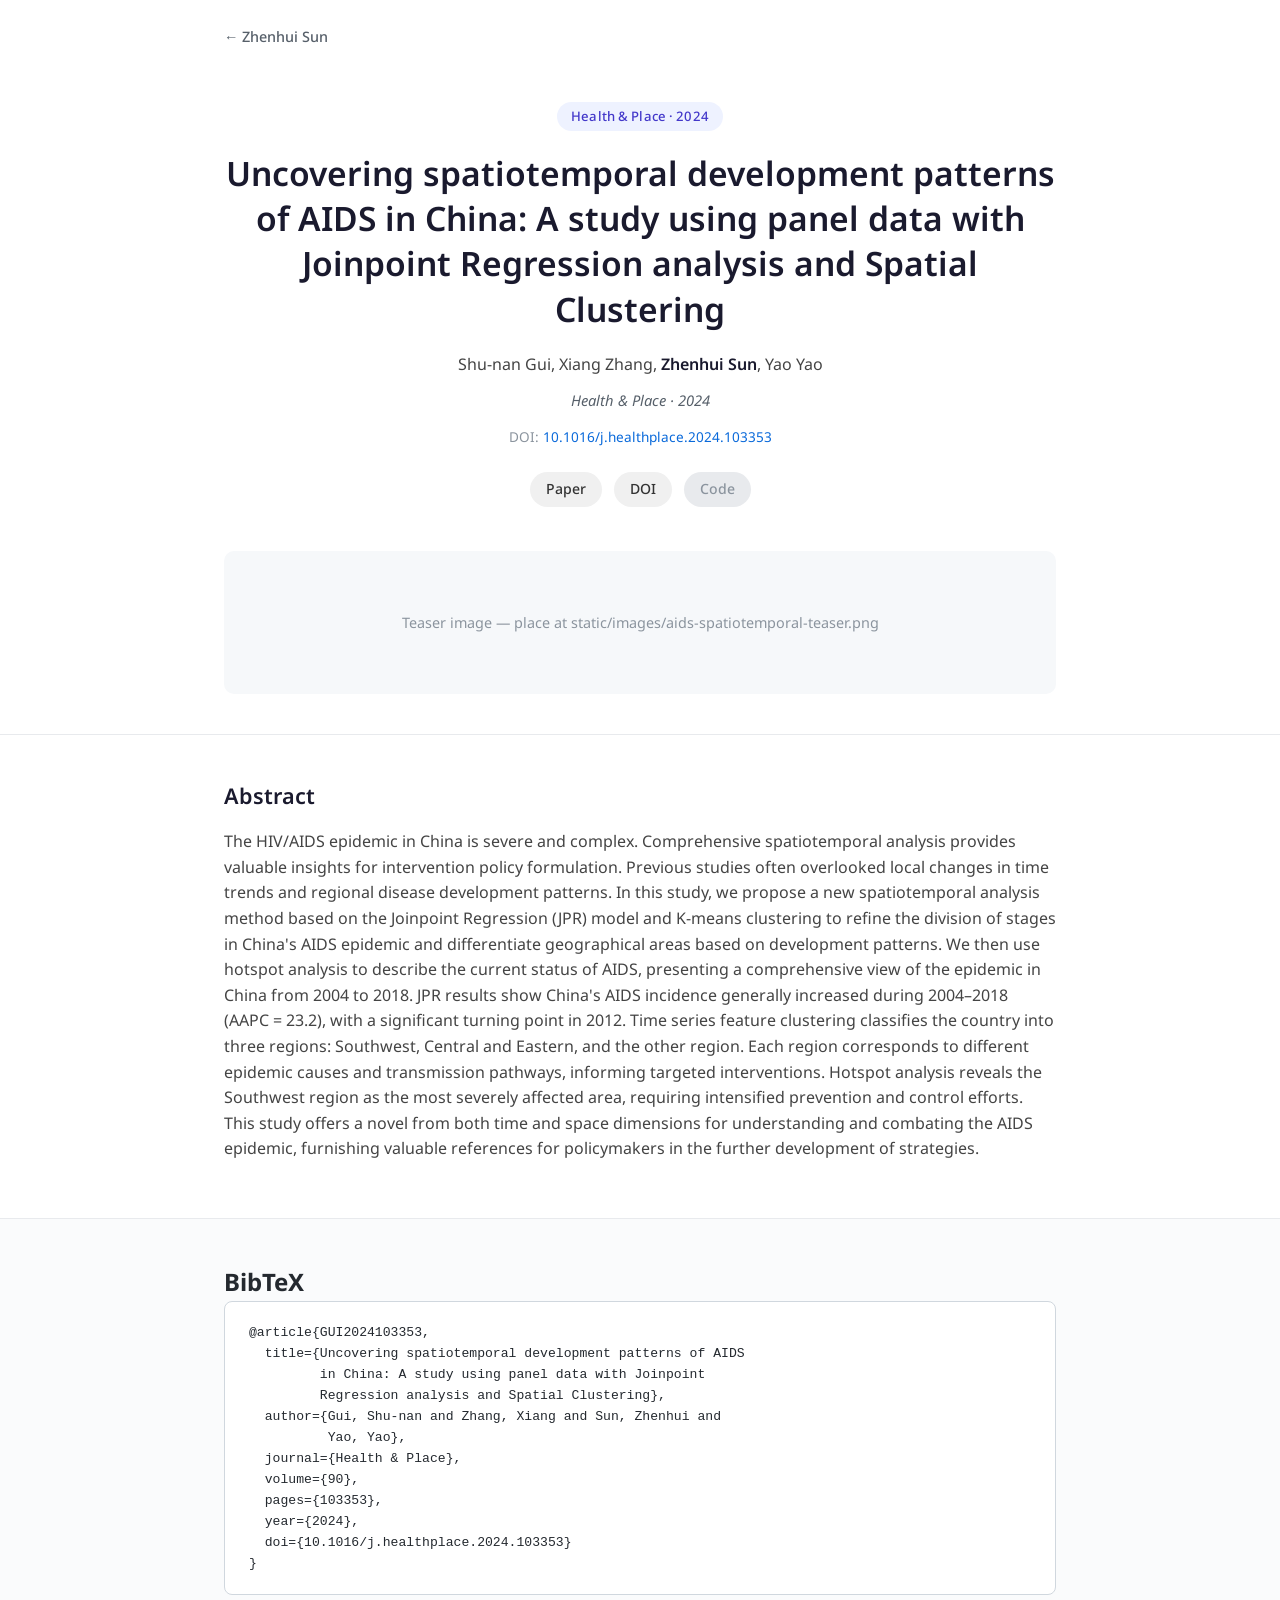
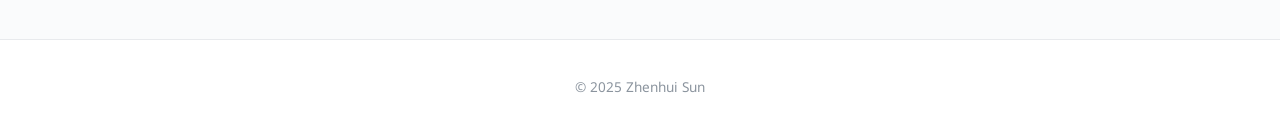
==== papers/aids-spatiotemporal.html @ 3f02f3c5 "chore: remove favicon from all pages" ====
<!DOCTYPE html>
<html lang="en">
<head>
  <meta charset="utf-8">
  <meta name="viewport" content="width=device-width, initial-scale=1">
  <meta name="description" content="Uncovering spatiotemporal development patterns of AIDS in China using Joinpoint Regression and Spatial Clustering">
  <title>AIDS Spatiotemporal | Zhenhui Sun</title>
  <link href="https://fonts.googleapis.com/css2?family=Google+Sans:wght@400;500;600;700&family=Noto+Sans:ital,wght@0,400;0,600;1,400&display=swap" rel="stylesheet">
  <link rel="stylesheet" href="../static/css/papers.css">
</head>
<body>

<nav class="back-nav">
  <div class="container">
    <a href="../">← Zhenhui Sun</a>
  </div>
</nav>

<header class="hero">
  <div class="container">
    <span class="venue-tag">Health &amp; Place · 2024</span>
    <h1>Uncovering spatiotemporal development patterns of AIDS in China: A study using panel data with Joinpoint Regression analysis and Spatial Clustering</h1>
    <p class="authors">
      Shu-nan Gui, Xiang Zhang, <strong>Zhenhui Sun</strong>, Yao Yao
    </p>
    <p class="venue">Health &amp; Place · 2024</p>
    <p class="meta">DOI: <a href="https://doi.org/10.1016/j.healthplace.2024.103353" target="_blank">10.1016/j.healthplace.2024.103353</a></p>
    <div class="links">
      <a href="https://www.sciencedirect.com/science/article/abs/pii/S1353829224001813" target="_blank">Paper</a>
      <a href="https://doi.org/10.1016/j.healthplace.2024.103353" target="_blank">DOI</a>
      <a href="#" class="disabled">Code</a>
    </div>
  </div>
</header>

<section class="teaser">
  <div class="container">
    <img src="../static/images/aids-spatiotemporal-teaser.png" alt="AIDS Teaser"
         onerror="this.parentElement.innerHTML='<div class=\'placeholder\'>Teaser image — place at static/images/aids-spatiotemporal-teaser.png</div>'">
  </div>
</section>

<section class="section">
  <div class="container">
    <h2>Abstract</h2>
    <p>The HIV/AIDS epidemic in China is severe and complex. Comprehensive spatiotemporal analysis provides valuable insights for intervention policy formulation. Previous studies often overlooked local changes in time trends and regional disease development patterns. In this study, we propose a new spatiotemporal analysis method based on the Joinpoint Regression (JPR) model and K-means clustering to refine the division of stages in China's AIDS epidemic and differentiate geographical areas based on development patterns. We then use hotspot analysis to describe the current status of AIDS, presenting a comprehensive view of the epidemic in China from 2004 to 2018. JPR results show China's AIDS incidence generally increased during 2004–2018 (AAPC = 23.2), with a significant turning point in 2012. Time series feature clustering classifies the country into three regions: Southwest, Central and Eastern, and the other region. Each region corresponds to different epidemic causes and transmission pathways, informing targeted interventions. Hotspot analysis reveals the Southwest region as the most severely affected area, requiring intensified prevention and control efforts. This study offers a novel from both time and space dimensions for understanding and combating the AIDS epidemic, furnishing valuable references for policymakers in the further development of strategies.</p>
  </div>
</section>

<section class="bibtex">
  <div class="container">
    <h2>BibTeX</h2>
    <pre>@article{GUI2024103353,
  title={Uncovering spatiotemporal development patterns of AIDS
         in China: A study using panel data with Joinpoint
         Regression analysis and Spatial Clustering},
  author={Gui, Shu-nan and Zhang, Xiang and Sun, Zhenhui and
          Yao, Yao},
  journal={Health & Place},
  volume={90},
  pages={103353},
  year={2024},
  doi={10.1016/j.healthplace.2024.103353}
}</pre>
  </div>
</section>

<footer class="footer">
  <div class="container">&copy; 2025 Zhenhui Sun</div>
</footer>

</body>
</html>
---- static/css/papers.css ----
/* ============================================
   Paper Page — Clean Academic Style
   Inspired by nerfies.github.io / GeoLLM
   ============================================ */

*, *::before, *::after {
  box-sizing: border-box;
  margin: 0;
  padding: 0;
}

body {
  font-family: 'Google Sans', 'Noto Sans', -apple-system, BlinkMacSystemFont,
    "Segoe UI", Helvetica, Arial, sans-serif;
  font-size: 16px;
  line-height: 1.6;
  color: #24292f;
  background: #fff;
  -webkit-font-smoothing: antialiased;
}

/* ===== Container ===== */
.container {
  max-width: 880px;
  margin: 0 auto;
  padding: 0 24px;
}

/* ===== Back Nav ===== */
.back-nav {
  padding: 24px 0 12px;
}
.back-nav a {
  color: #57606a;
  text-decoration: none;
  font-size: 0.9rem;
  font-weight: 500;
  transition: color 0.15s;
}
.back-nav a:hover {
  color: #0969da;
}

/* ===== Hero ===== */
.hero {
  text-align: center;
  padding: 40px 0 32px;
}

.hero .venue-tag {
  display: inline-block;
  background: #eef2ff;
  color: #4338ca;
  padding: 4px 14px;
  border-radius: 16px;
  font-size: 0.82rem;
  font-weight: 500;
  margin-bottom: 20px;
  letter-spacing: 0.01em;
}

.hero h1 {
  font-size: 2.1rem;
  font-weight: 600;
  line-height: 1.35;
  color: #1a1a2e;
  margin-bottom: 18px;
}

.hero .authors {
  font-size: 1rem;
  color: #444;
  line-height: 1.8;
}
.hero .authors strong {
  color: #1a1a2e;
  font-weight: 600;
}

.hero .venue {
  margin-top: 10px;
  font-size: 0.92rem;
  color: #57606a;
  font-style: italic;
}

.hero .meta {
  margin-top: 14px;
  font-size: 0.85rem;
  color: #8b949e;
}
.hero .meta a {
  color: #0969da;
  text-decoration: none;
}
.hero .meta a:hover {
  text-decoration: underline;
}

.hero .links {
  margin-top: 20px;
}
.hero .links a {
  display: inline-block;
  background: #f0f0f0;
  color: #333;
  text-decoration: none;
  padding: 6px 16px;
  border-radius: 20px;
  font-size: 0.88rem;
  font-weight: 500;
  margin: 4px 4px;
  transition: background 0.15s, color 0.15s;
}
.hero .links a:hover {
  background: #1a1a2e;
  color: #fff;
}
.hero .links a.disabled,
.hero .links a[href="#"] {
  background: #e8eaed;
  color: #8b949e;
  cursor: not-allowed;
  pointer-events: none;
}

/* ===== Teaser ===== */
.teaser {
  padding: 8px 0 40px;
  text-align: center;
}
.teaser img {
  width: 100%;
  max-width: 840px;
  border-radius: 10px;
  box-shadow: 0 2px 12px rgba(0,0,0,0.08);
}
.teaser .placeholder {
  padding: 60px 20px;
  background: #f6f8fa;
  border-radius: 10px;
  color: #8b949e;
  font-size: 0.9rem;
}

/* ===== Section ===== */
.section {
  padding: 44px 0;
  border-top: 1px solid #e8eaed;
}

.section h2 {
  font-size: 1.35rem;
  font-weight: 600;
  color: #1a1a2e;
  margin-bottom: 16px;
}

.section p {
  margin-bottom: 12px;
  color: #444;
}

/* ===== BibTeX ===== */
.bibtex {
  padding: 44px 0;
  border-top: 1px solid #e8eaed;
  background: #fafbfc;
}
.bibtex pre {
  background: #fff;
  border: 1px solid #d0d7de;
  border-radius: 8px;
  padding: 20px 24px;
  overflow-x: auto;
  font-family: ui-monospace, SFMono-Regular, "SF Mono", Menlo, Consolas,
    "Liberation Mono", monospace;
  font-size: 0.82rem;
  line-height: 1.6;
  color: #24292f;
  white-space: pre-wrap;
  word-break: break-word;
}

/* ===== Footer ===== */
.footer {
  text-align: center;
  padding: 36px 0;
  color: #8b949e;
  font-size: 0.85rem;
  border-top: 1px solid #e8eaed;
}

/* ===== Responsive ===== */
@media (max-width: 640px) {
  .hero h1 {
    font-size: 1.5rem;
  }
  .hero .authors {
    font-size: 0.92rem;
  }
  .back-nav {
    padding: 16px 0 8px;
  }
  .container {
    padding: 0 16px;
  }
}
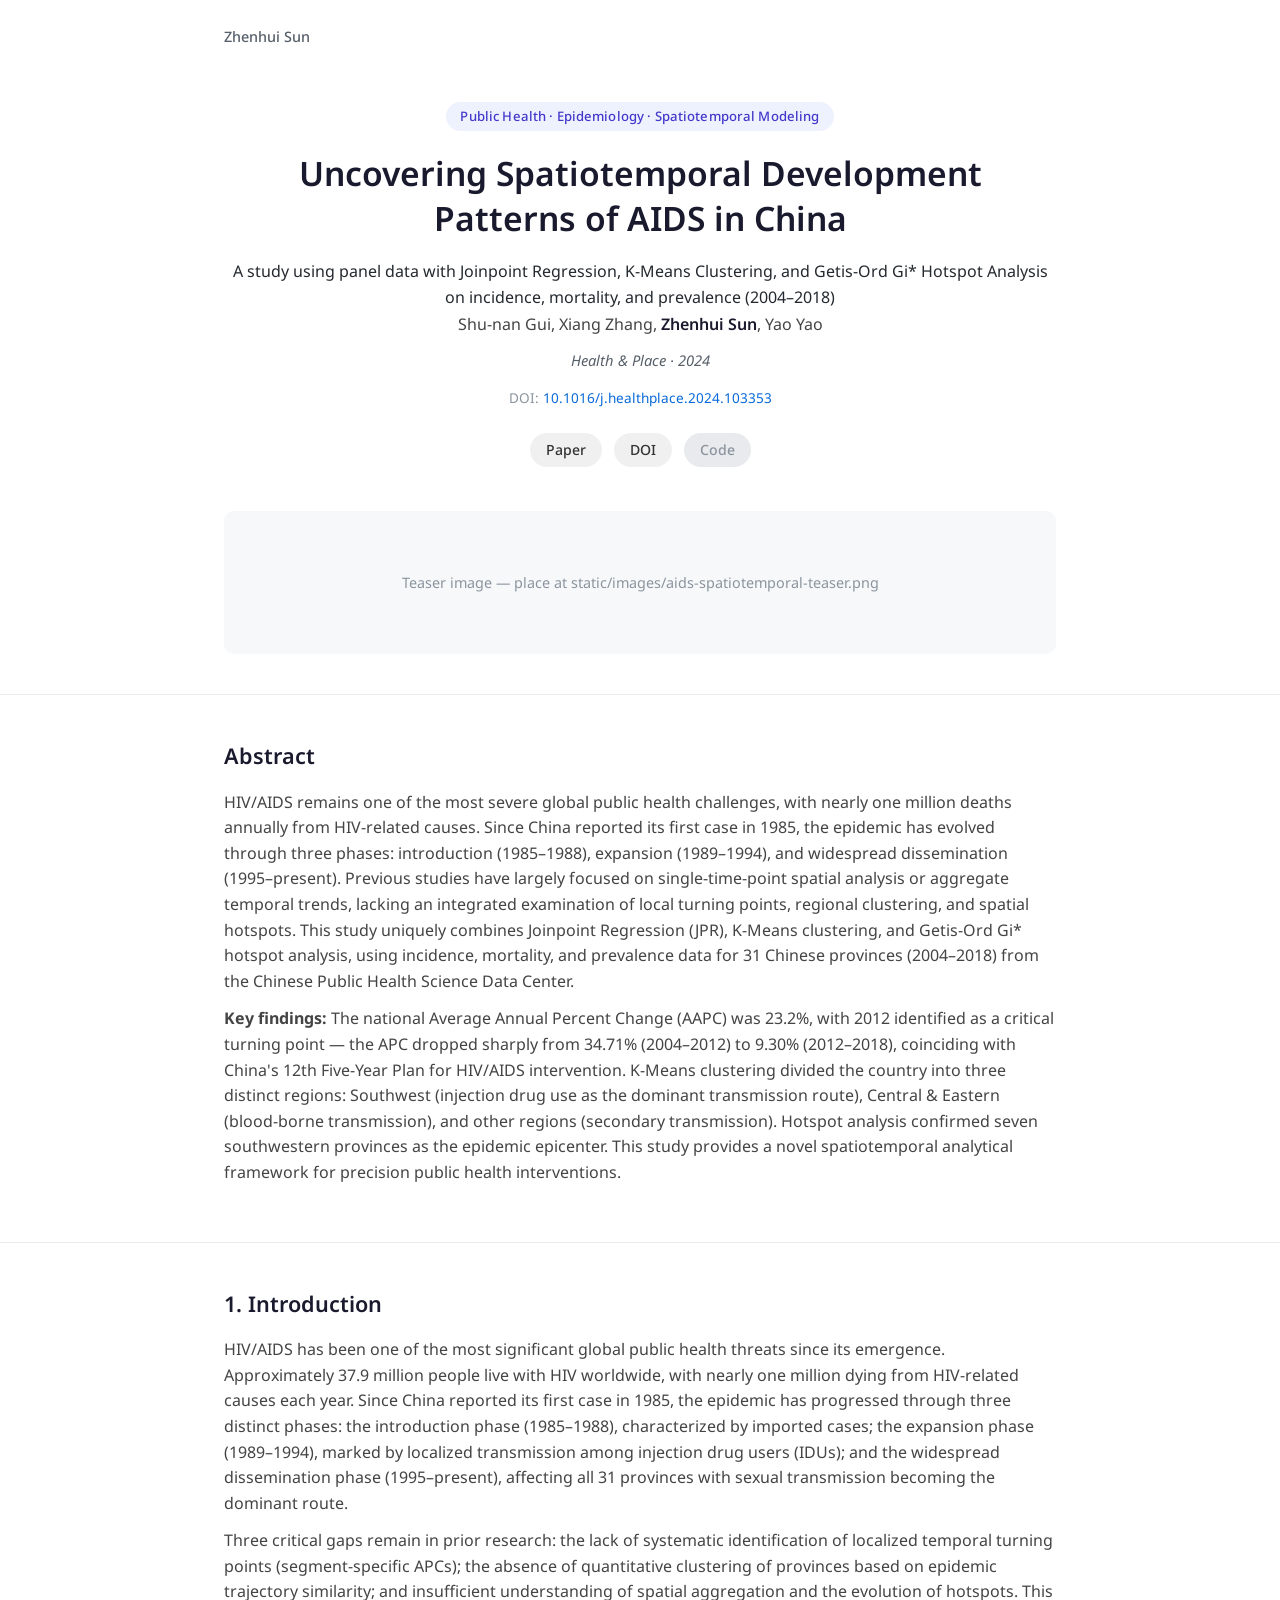
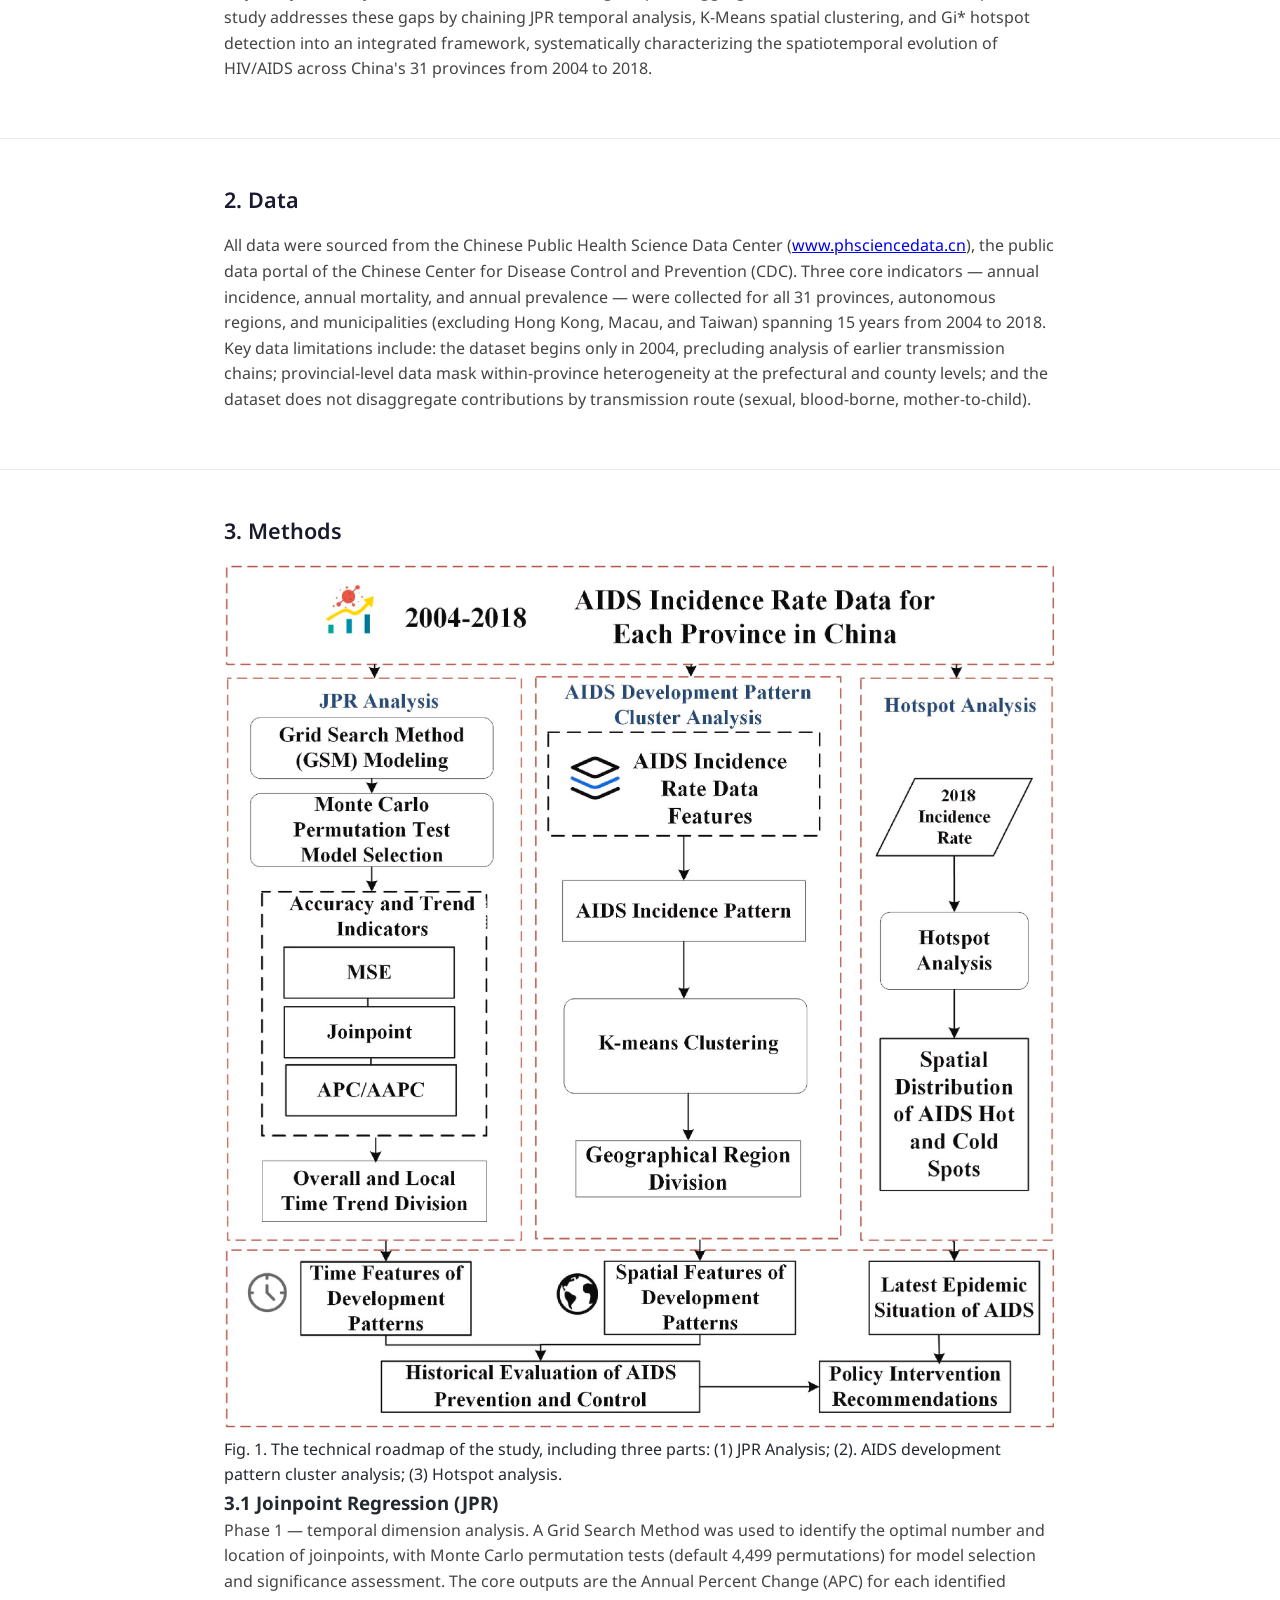
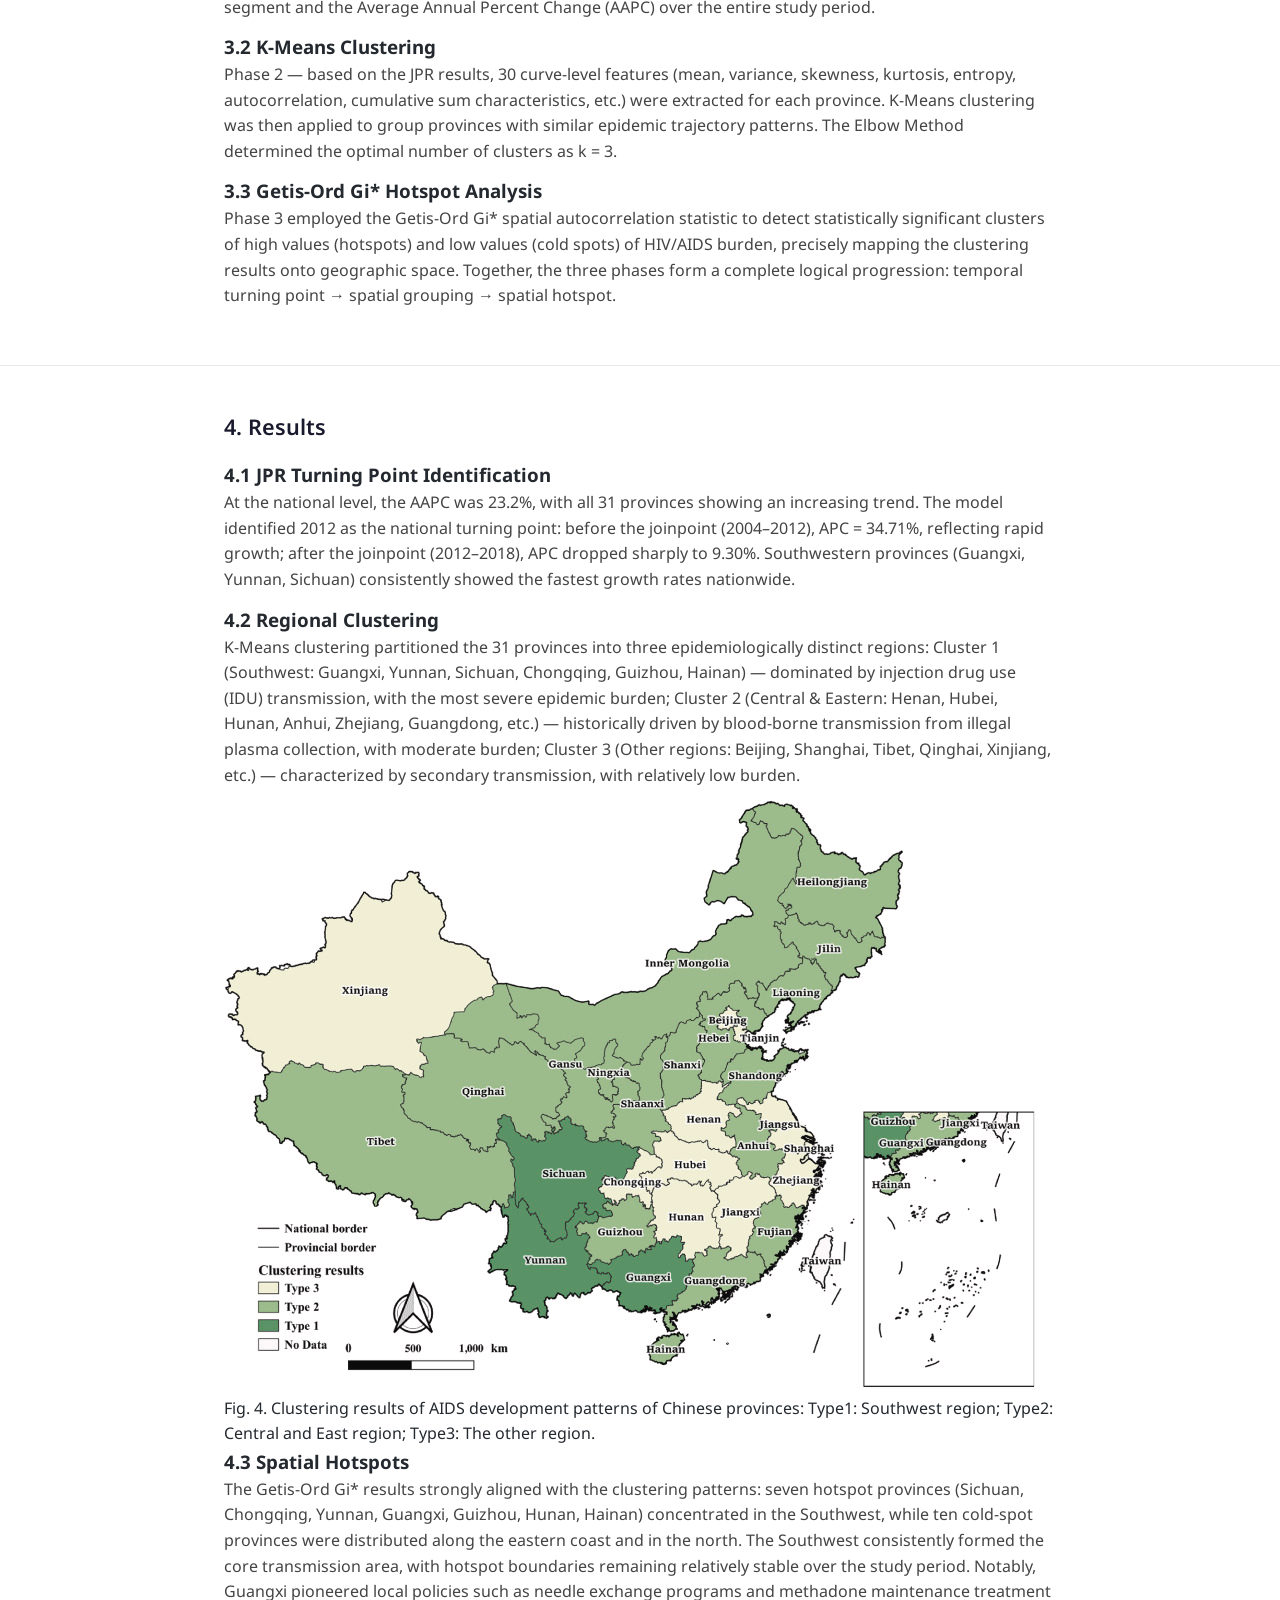
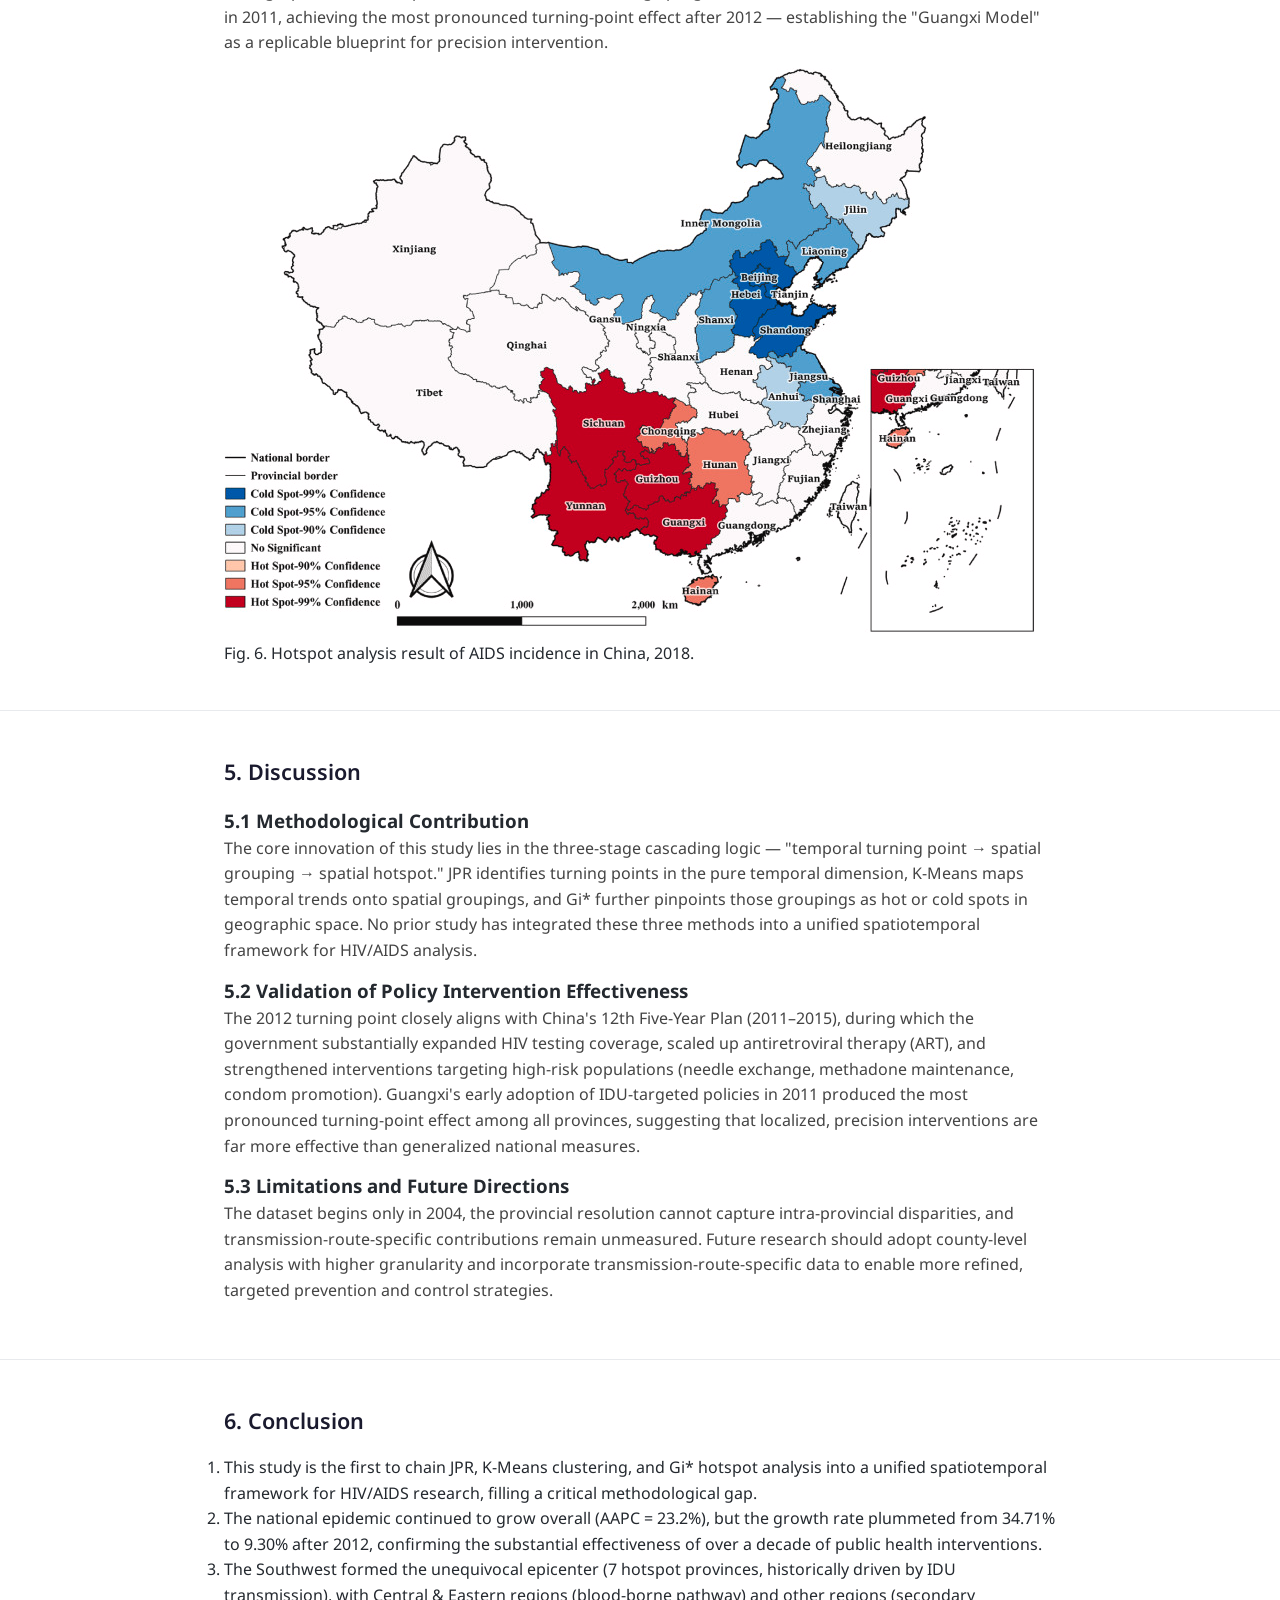
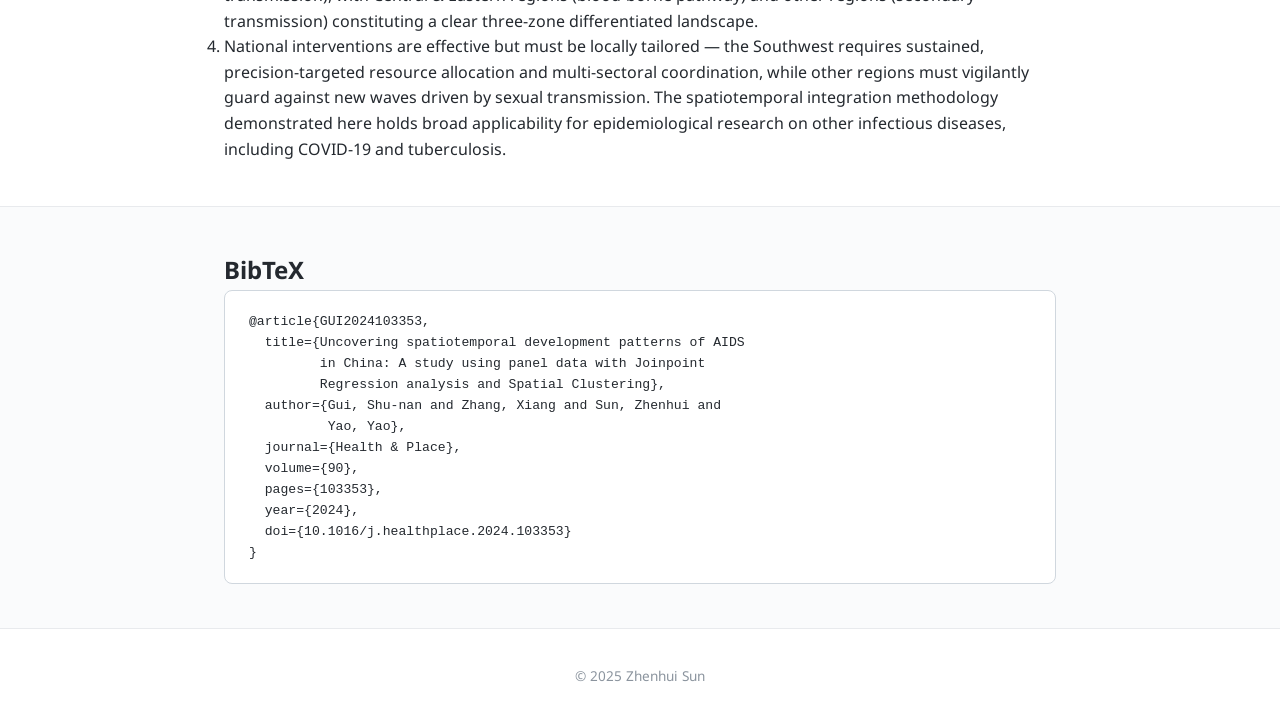
==== commit 493d356f: "feat: add paper figures with English captions to AIDS spatiotemporal page - Place Fig. 1 (technical " ====
--- a/papers/aids-spatiotemporal.html
+++ b/papers/aids-spatiotemporal.html
@@ -1,10 +1,10 @@
 <!DOCTYPE html>
-<html lang="en">
+<html lang="en" class="light">
 <head>
   <meta charset="utf-8">
   <meta name="viewport" content="width=device-width, initial-scale=1">
-  <meta name="description" content="Uncovering spatiotemporal development patterns of AIDS in China using Joinpoint Regression and Spatial Clustering">
-  <title>AIDS Spatiotemporal | Zhenhui Sun</title>
+  <meta name="description" content="Uncovering spatiotemporal development patterns of AIDS in China: A study using panel data with Joinpoint Regression analysis and Spatial Clustering (2004–2018)">
+  <title>AIDS Spatiotemporal Analysis | Zhenhui Sun</title>
   <link href="https://fonts.googleapis.com/css2?family=Google+Sans:wght@400;500;600;700&family=Noto+Sans:ital,wght@0,400;0,600;1,400&display=swap" rel="stylesheet">
   <link rel="stylesheet" href="../static/css/papers.css">
 </head>
@@ -12,14 +12,15 @@
 
 <nav class="back-nav">
   <div class="container">
-    <a href="../">← Zhenhui Sun</a>
+    <a href="../"> Zhenhui Sun</a>
   </div>
 </nav>
 
 <header class="hero">
   <div class="container">
-    <span class="venue-tag">Health &amp; Place · 2024</span>
-    <h1>Uncovering spatiotemporal development patterns of AIDS in China: A study using panel data with Joinpoint Regression analysis and Spatial Clustering</h1>
+    <span class="venue-tag">Public Health · Epidemiology · Spatiotemporal Modeling</span>
+    <h1>Uncovering Spatiotemporal Development Patterns of AIDS in China</h1>
+    <p class="subtitle">A study using panel data with Joinpoint Regression, K-Means Clustering, and Getis-Ord Gi* Hotspot Analysis on incidence, mortality, and prevalence (2004–2018)</p>
     <p class="authors">
       Shu-nan Gui, Xiang Zhang, <strong>Zhenhui Sun</strong>, Yao Yao
     </p>
@@ -35,7 +36,7 @@
 
 <section class="teaser">
   <div class="container">
-    <img src="../static/images/aids-spatiotemporal-teaser.png" alt="AIDS Teaser"
+    <img src="../static/images/aids-spatiotemporal-teaser.png" alt="AIDS Spatiotemporal Teaser"
          onerror="this.parentElement.innerHTML='<div class=\'placeholder\'>Teaser image — place at static/images/aids-spatiotemporal-teaser.png</div>'">
   </div>
 </section>
@@ -43,7 +44,83 @@
 <section class="section">
   <div class="container">
     <h2>Abstract</h2>
-    <p>The HIV/AIDS epidemic in China is severe and complex. Comprehensive spatiotemporal analysis provides valuable insights for intervention policy formulation. Previous studies often overlooked local changes in time trends and regional disease development patterns. In this study, we propose a new spatiotemporal analysis method based on the Joinpoint Regression (JPR) model and K-means clustering to refine the division of stages in China's AIDS epidemic and differentiate geographical areas based on development patterns. We then use hotspot analysis to describe the current status of AIDS, presenting a comprehensive view of the epidemic in China from 2004 to 2018. JPR results show China's AIDS incidence generally increased during 2004–2018 (AAPC = 23.2), with a significant turning point in 2012. Time series feature clustering classifies the country into three regions: Southwest, Central and Eastern, and the other region. Each region corresponds to different epidemic causes and transmission pathways, informing targeted interventions. Hotspot analysis reveals the Southwest region as the most severely affected area, requiring intensified prevention and control efforts. This study offers a novel from both time and space dimensions for understanding and combating the AIDS epidemic, furnishing valuable references for policymakers in the further development of strategies.</p>
+    <p>HIV/AIDS remains one of the most severe global public health challenges, with nearly one million deaths annually from HIV-related causes. Since China reported its first case in 1985, the epidemic has evolved through three phases: introduction (1985–1988), expansion (1989–1994), and widespread dissemination (1995–present). Previous studies have largely focused on single-time-point spatial analysis or aggregate temporal trends, lacking an integrated examination of local turning points, regional clustering, and spatial hotspots. This study uniquely combines Joinpoint Regression (JPR), K-Means clustering, and Getis-Ord Gi* hotspot analysis, using incidence, mortality, and prevalence data for 31 Chinese provinces (2004–2018) from the Chinese Public Health Science Data Center.</p>
+    <p><strong>Key findings:</strong> The national Average Annual Percent Change (AAPC) was 23.2%, with 2012 identified as a critical turning point — the APC dropped sharply from 34.71% (2004–2012) to 9.30% (2012–2018), coinciding with China's 12th Five-Year Plan for HIV/AIDS intervention. K-Means clustering divided the country into three distinct regions: Southwest (injection drug use as the dominant transmission route), Central &amp; Eastern (blood-borne transmission), and other regions (secondary transmission). Hotspot analysis confirmed seven southwestern provinces as the epidemic epicenter. This study provides a novel spatiotemporal analytical framework for precision public health interventions.</p>
+  </div>
+</section>
+
+<section class="section">
+  <div class="container">
+    <h2>1. Introduction</h2>
+    <p>HIV/AIDS has been one of the most significant global public health threats since its emergence. Approximately 37.9 million people live with HIV worldwide, with nearly one million dying from HIV-related causes each year. Since China reported its first case in 1985, the epidemic has progressed through three distinct phases: the introduction phase (1985–1988), characterized by imported cases; the expansion phase (1989–1994), marked by localized transmission among injection drug users (IDUs); and the widespread dissemination phase (1995–present), affecting all 31 provinces with sexual transmission becoming the dominant route.</p>
+    <p>Three critical gaps remain in prior research: the lack of systematic identification of localized temporal turning points (segment-specific APCs); the absence of quantitative clustering of provinces based on epidemic trajectory similarity; and insufficient understanding of spatial aggregation and the evolution of hotspots. This study addresses these gaps by chaining JPR temporal analysis, K-Means spatial clustering, and Gi* hotspot detection into an integrated framework, systematically characterizing the spatiotemporal evolution of HIV/AIDS across China's 31 provinces from 2004 to 2018.</p>
+  </div>
+</section>
+
+<section class="section">
+  <div class="container">
+    <h2>2. Data</h2>
+    <p>All data were sourced from the Chinese Public Health Science Data Center (<a href="http://www.phsciencedata.cn" target="_blank" rel="noopener">www.phsciencedata.cn</a>), the public data portal of the Chinese Center for Disease Control and Prevention (CDC). Three core indicators — annual incidence, annual mortality, and annual prevalence — were collected for all 31 provinces, autonomous regions, and municipalities (excluding Hong Kong, Macau, and Taiwan) spanning 15 years from 2004 to 2018. Key data limitations include: the dataset begins only in 2004, precluding analysis of earlier transmission chains; provincial-level data mask within-province heterogeneity at the prefectural and county levels; and the dataset does not disaggregate contributions by transmission route (sexual, blood-borne, mother-to-child).</p>
+  </div>
+</section>
+
+<section class="section">
+  <div class="container">
+    <h2>3. Methods</h2>
+    <figure>
+      <img src="../static/images/aids-jpr-turning-points.jpg" alt="Technical roadmap of the study: JPR Analysis, Cluster Analysis, Hotspot Analysis" style="max-width:100%;height:auto;">
+      <figcaption>Fig. 1. The technical roadmap of the study, including three parts: (1) JPR Analysis; (2). AIDS development pattern cluster analysis; (3) Hotspot analysis.</figcaption>
+    </figure>
+    <h3>3.1 Joinpoint Regression (JPR)</h3>
+    <p>Phase 1 — temporal dimension analysis. A Grid Search Method was used to identify the optimal number and location of joinpoints, with Monte Carlo permutation tests (default 4,499 permutations) for model selection and significance assessment. The core outputs are the Annual Percent Change (APC) for each identified segment and the Average Annual Percent Change (AAPC) over the entire study period.</p>
+    <h3>3.2 K-Means Clustering</h3>
+    <p>Phase 2 — based on the JPR results, 30 curve-level features (mean, variance, skewness, kurtosis, entropy, autocorrelation, cumulative sum characteristics, etc.) were extracted for each province. K-Means clustering was then applied to group provinces with similar epidemic trajectory patterns. The Elbow Method determined the optimal number of clusters as k = 3.</p>
+    <h3>3.3 Getis-Ord Gi* Hotspot Analysis</h3>
+    <p>Phase 3 employed the Getis-Ord Gi* spatial autocorrelation statistic to detect statistically significant clusters of high values (hotspots) and low values (cold spots) of HIV/AIDS burden, precisely mapping the clustering results onto geographic space. Together, the three phases form a complete logical progression: temporal turning point → spatial grouping → spatial hotspot.</p>
+  </div>
+</section>
+
+<section class="section">
+  <div class="container">
+    <h2>4. Results</h2>
+    <h3>4.1 JPR Turning Point Identification</h3>
+    <p>At the national level, the AAPC was 23.2%, with all 31 provinces showing an increasing trend. The model identified 2012 as the national turning point: before the joinpoint (2004–2012), APC = 34.71%, reflecting rapid growth; after the joinpoint (2012–2018), APC dropped sharply to 9.30%. Southwestern provinces (Guangxi, Yunnan, Sichuan) consistently showed the fastest growth rates nationwide.</p>
+    <h3>4.2 Regional Clustering</h3>
+    <p>K-Means clustering partitioned the 31 provinces into three epidemiologically distinct regions: Cluster 1 (Southwest: Guangxi, Yunnan, Sichuan, Chongqing, Guizhou, Hainan) — dominated by injection drug use (IDU) transmission, with the most severe epidemic burden; Cluster 2 (Central &amp; Eastern: Henan, Hubei, Hunan, Anhui, Zhejiang, Guangdong, etc.) — historically driven by blood-borne transmission from illegal plasma collection, with moderate burden; Cluster 3 (Other regions: Beijing, Shanghai, Tibet, Qinghai, Xinjiang, etc.) — characterized by secondary transmission, with relatively low burden.</p>
+    <figure>
+      <img src="../static/images/aids-kmeans-clusters.jpg" alt="K-Means clustering map: Southwest, Central and East, and Other regions" style="max-width:100%;height:auto;">
+      <figcaption>Fig. 4. Clustering results of AIDS development patterns of Chinese provinces: Type1: Southwest region; Type2: Central and East region; Type3: The other region.</figcaption>
+    </figure>
+    <h3>4.3 Spatial Hotspots</h3>
+    <p>The Getis-Ord Gi* results strongly aligned with the clustering patterns: seven hotspot provinces (Sichuan, Chongqing, Yunnan, Guangxi, Guizhou, Hunan, Hainan) concentrated in the Southwest, while ten cold-spot provinces were distributed along the eastern coast and in the north. The Southwest consistently formed the core transmission area, with hotspot boundaries remaining relatively stable over the study period. Notably, Guangxi pioneered local policies such as needle exchange programs and methadone maintenance treatment in 2011, achieving the most pronounced turning-point effect after 2012 — establishing the "Guangxi Model" as a replicable blueprint for precision intervention.</p>
+    <figure>
+      <img src="../static/images/aids-getis-ord-hotspots.jpg" alt="Getis-Ord Gi* hotspot map of AIDS incidence in China, 2018" style="max-width:100%;height:auto;">
+      <figcaption>Fig. 6. Hotspot analysis result of AIDS incidence in China, 2018.</figcaption>
+    </figure>
+  </div>
+</section>
+
+<section class="section">
+  <div class="container">
+    <h2>5. Discussion</h2>
+    <h3>5.1 Methodological Contribution</h3>
+    <p>The core innovation of this study lies in the three-stage cascading logic — "temporal turning point → spatial grouping → spatial hotspot." JPR identifies turning points in the pure temporal dimension, K-Means maps temporal trends onto spatial groupings, and Gi* further pinpoints those groupings as hot or cold spots in geographic space. No prior study has integrated these three methods into a unified spatiotemporal framework for HIV/AIDS analysis.</p>
+    <h3>5.2 Validation of Policy Intervention Effectiveness</h3>
+    <p>The 2012 turning point closely aligns with China's 12th Five-Year Plan (2011–2015), during which the government substantially expanded HIV testing coverage, scaled up antiretroviral therapy (ART), and strengthened interventions targeting high-risk populations (needle exchange, methadone maintenance, condom promotion). Guangxi's early adoption of IDU-targeted policies in 2011 produced the most pronounced turning-point effect among all provinces, suggesting that localized, precision interventions are far more effective than generalized national measures.</p>
+    <h3>5.3 Limitations and Future Directions</h3>
+    <p>The dataset begins only in 2004, the provincial resolution cannot capture intra-provincial disparities, and transmission-route-specific contributions remain unmeasured. Future research should adopt county-level analysis with higher granularity and incorporate transmission-route-specific data to enable more refined, targeted prevention and control strategies.</p>
+  </div>
+</section>
+
+<section class="section">
+  <div class="container">
+    <h2>6. Conclusion</h2>
+    <ol>
+      <li>This study is the first to chain JPR, K-Means clustering, and Gi* hotspot analysis into a unified spatiotemporal framework for HIV/AIDS research, filling a critical methodological gap.</li>
+      <li>The national epidemic continued to grow overall (AAPC = 23.2%), but the growth rate plummeted from 34.71% to 9.30% after 2012, confirming the substantial effectiveness of over a decade of public health interventions.</li>
+      <li>The Southwest formed the unequivocal epicenter (7 hotspot provinces, historically driven by IDU transmission), with Central &amp; Eastern regions (blood-borne pathway) and other regions (secondary transmission) constituting a clear three-zone differentiated landscape.</li>
+      <li>National interventions are effective but must be locally tailored — the Southwest requires sustained, precision-targeted resource allocation and multi-sectoral coordination, while other regions must vigilantly guard against new waves driven by sexual transmission. The spatiotemporal integration methodology demonstrated here holds broad applicability for epidemiological research on other infectious diseases, including COVID-19 and tuberculosis.</li>
+    </ol>
   </div>
 </section>
 
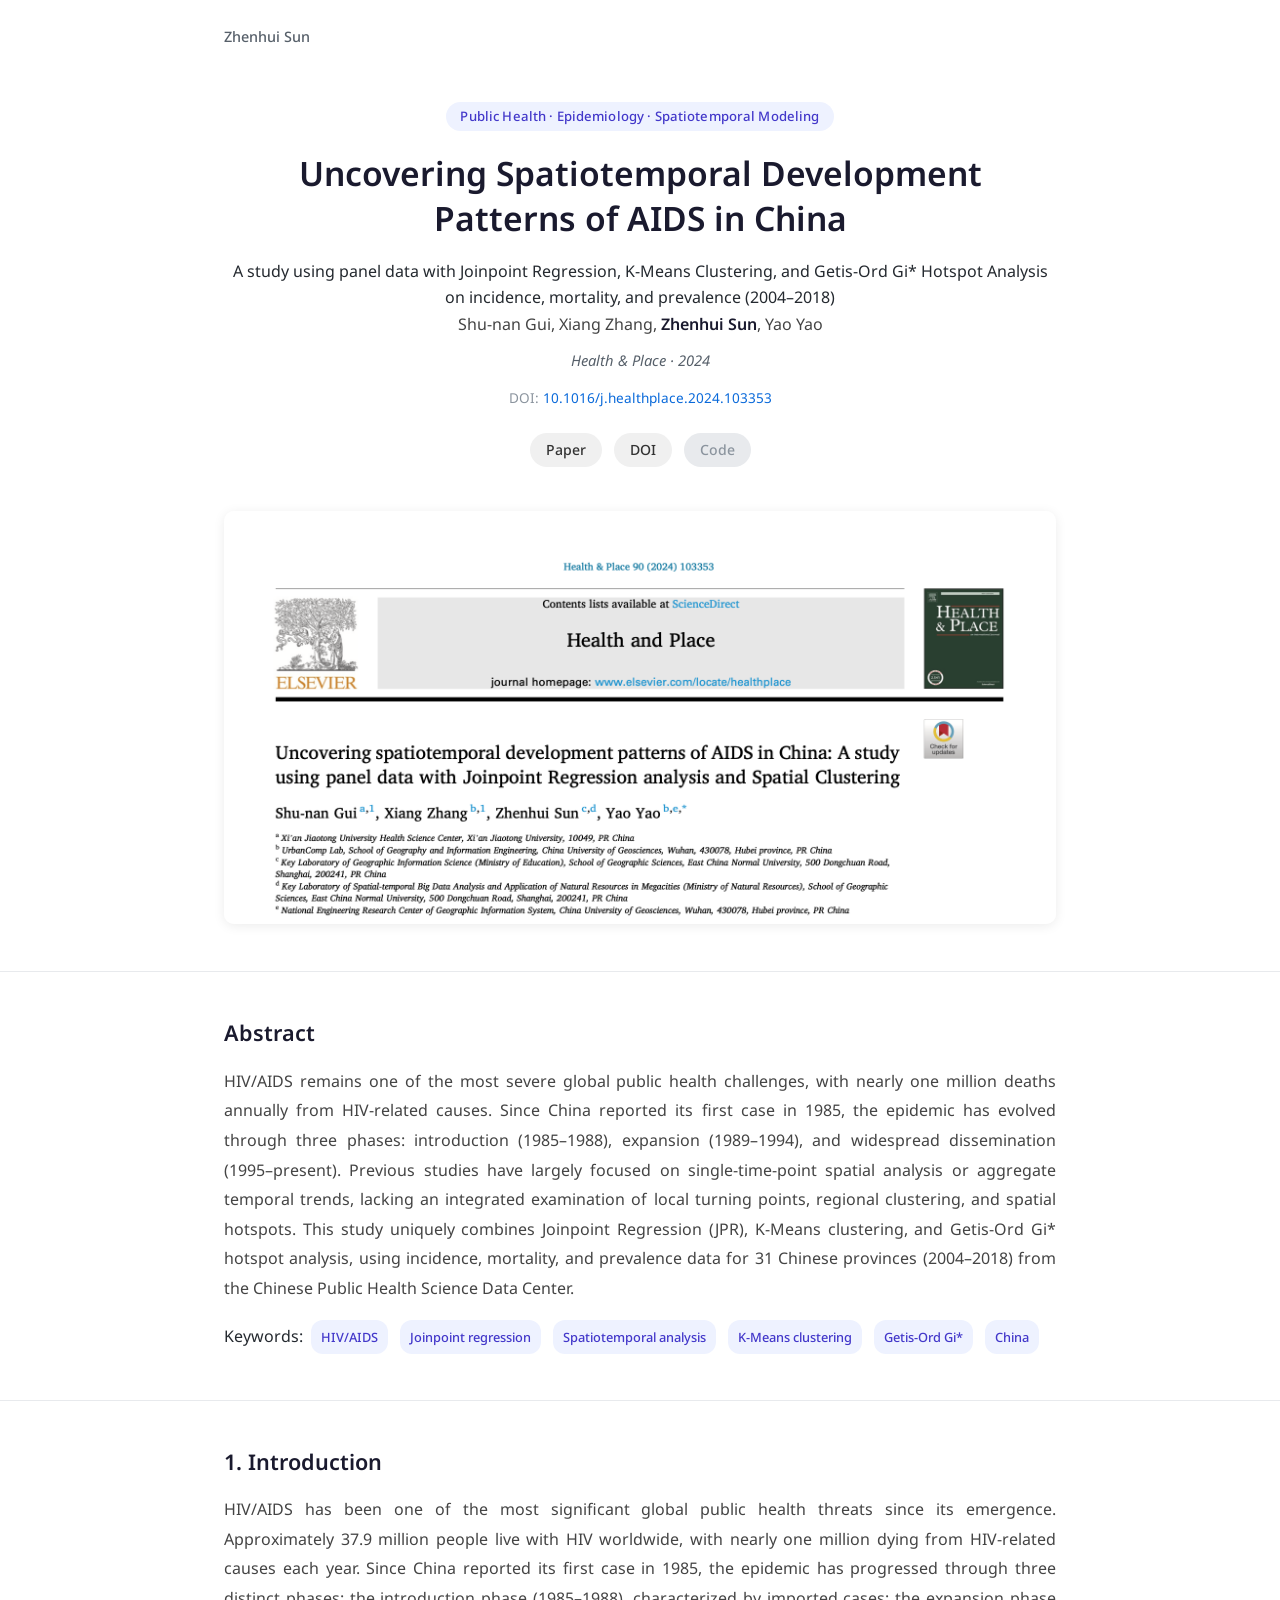
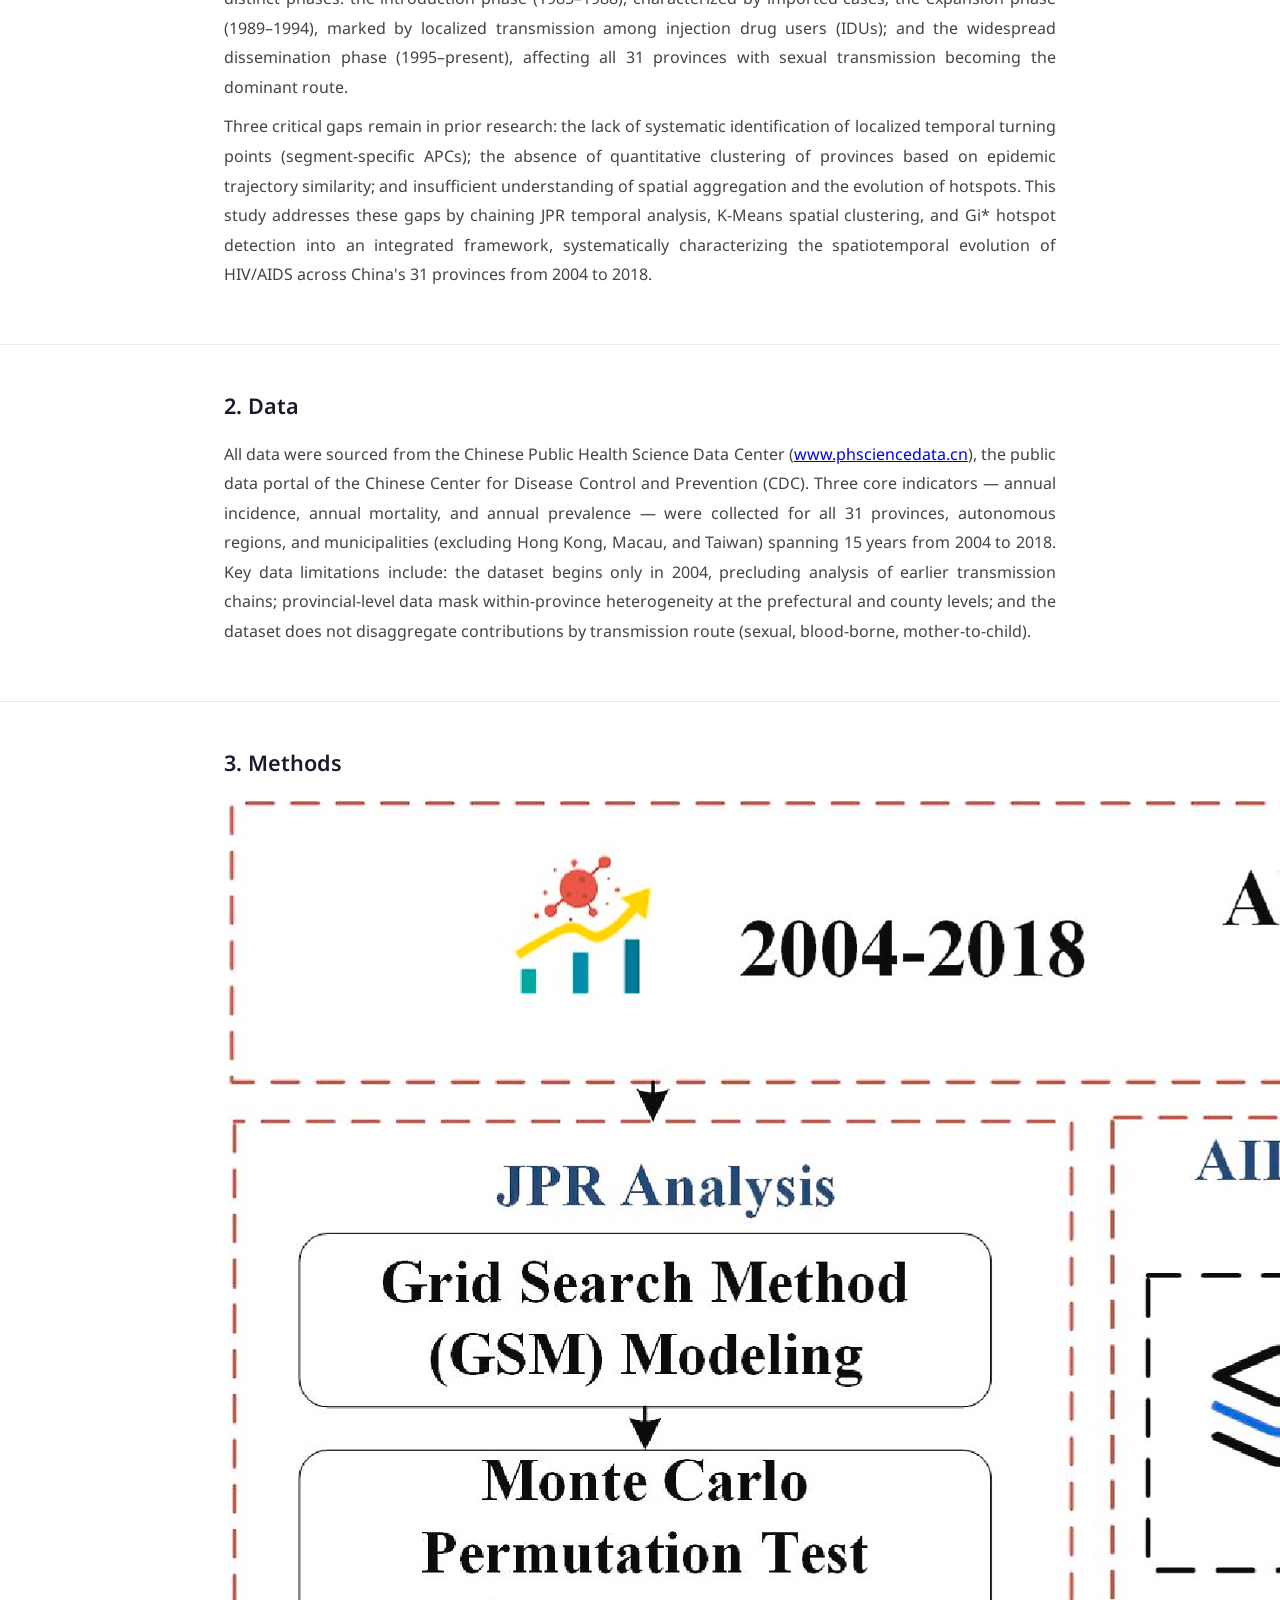
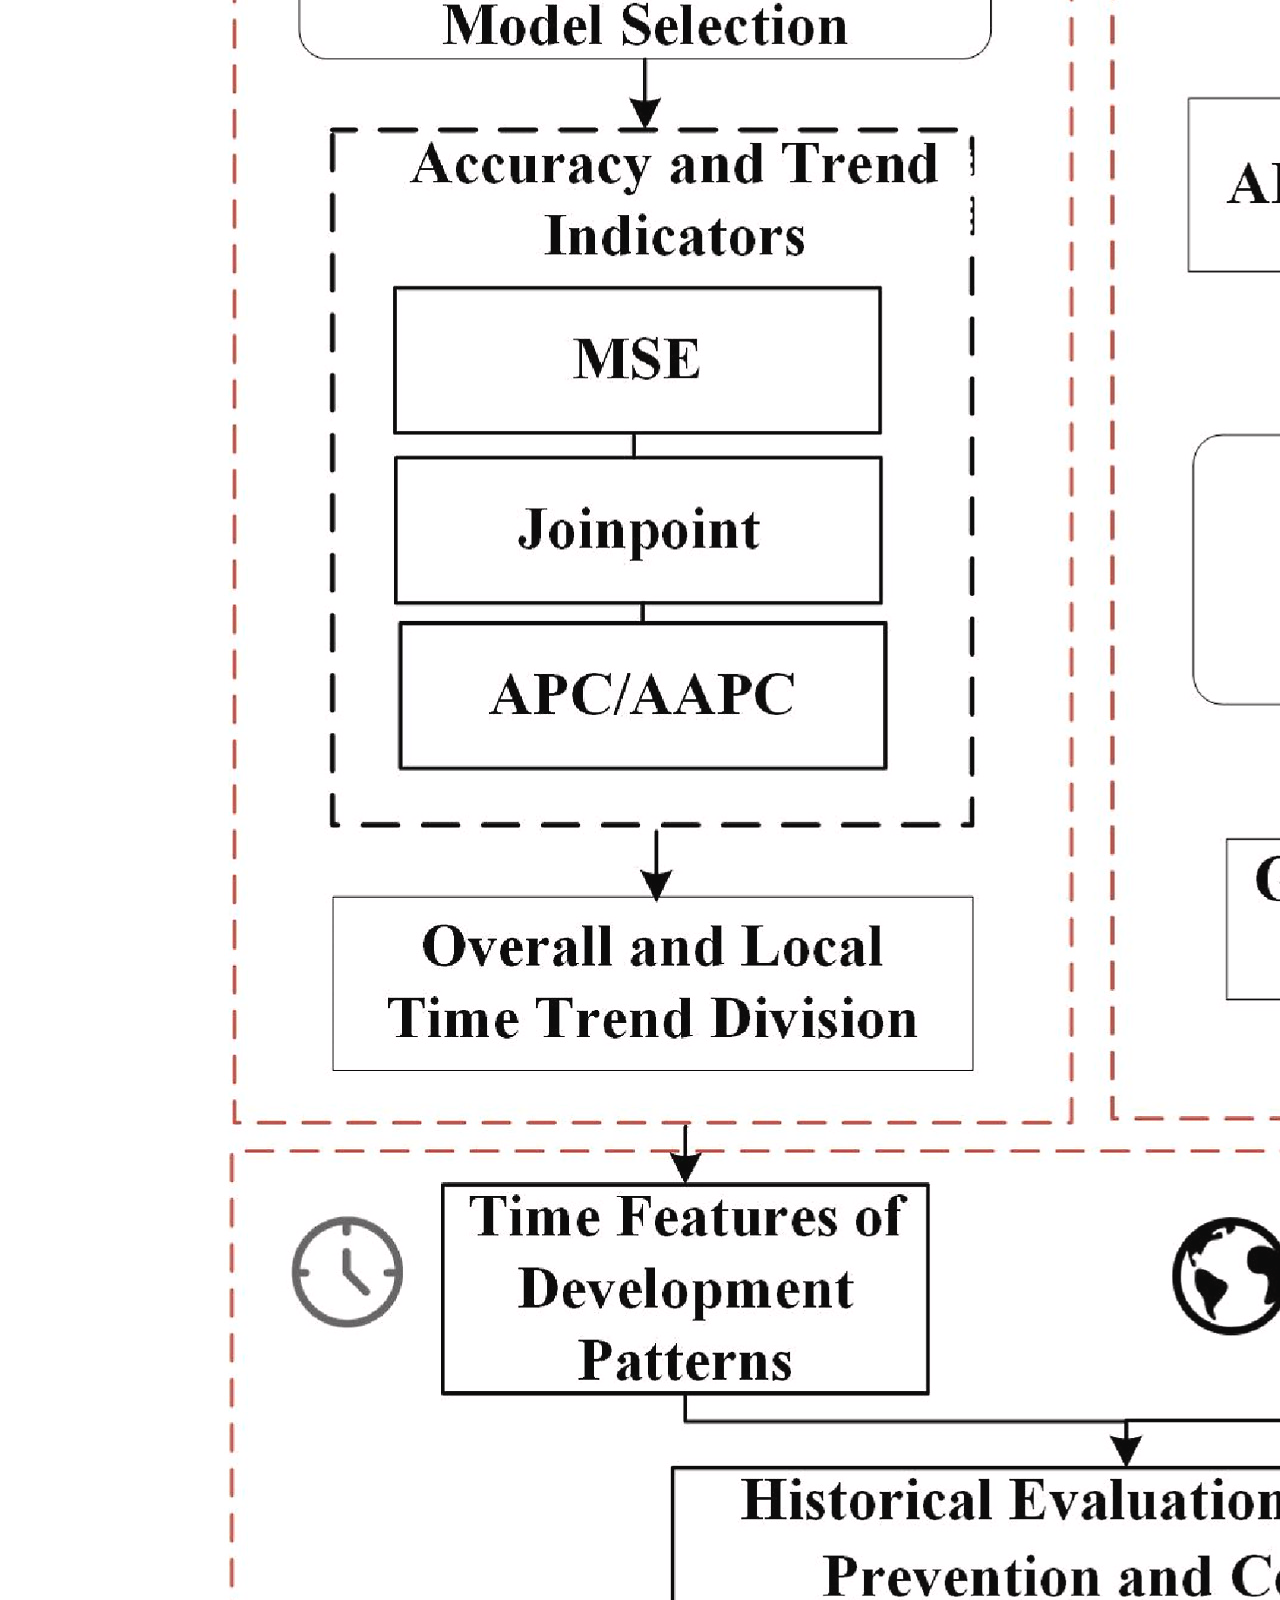
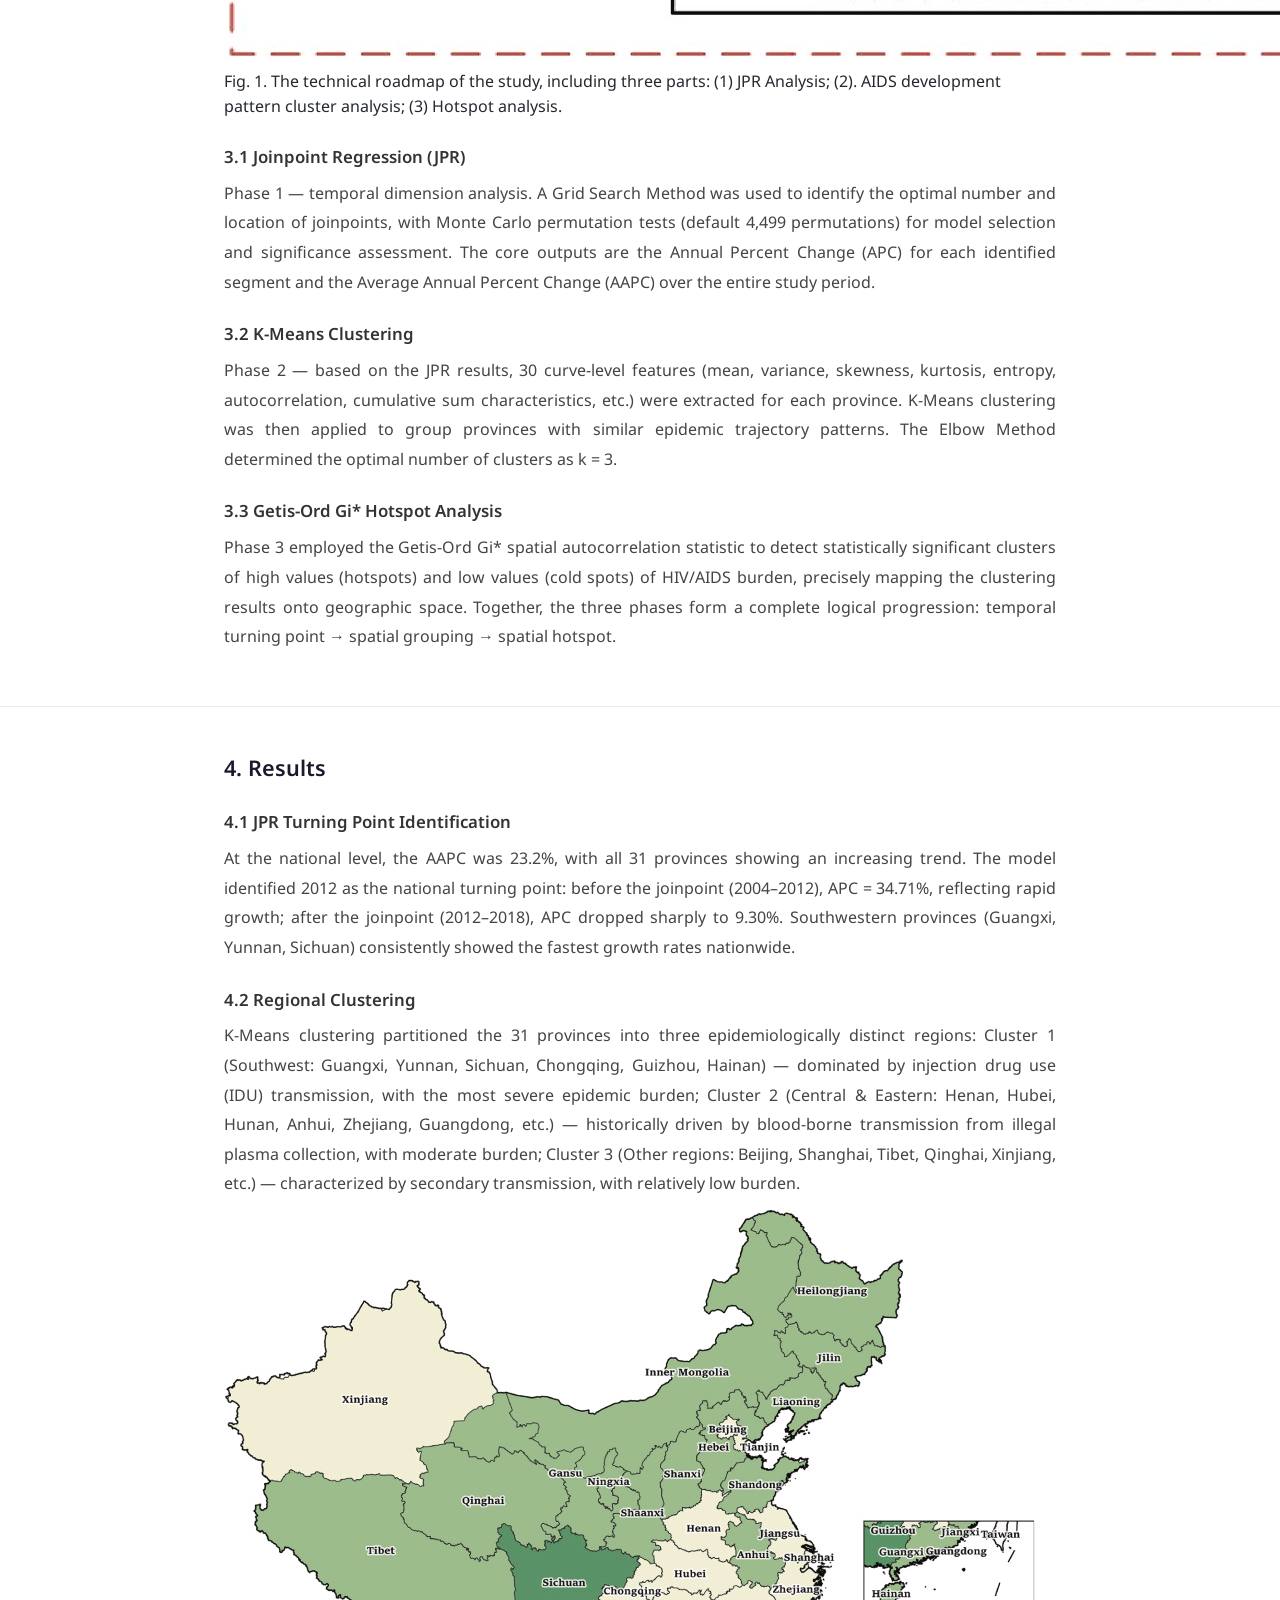
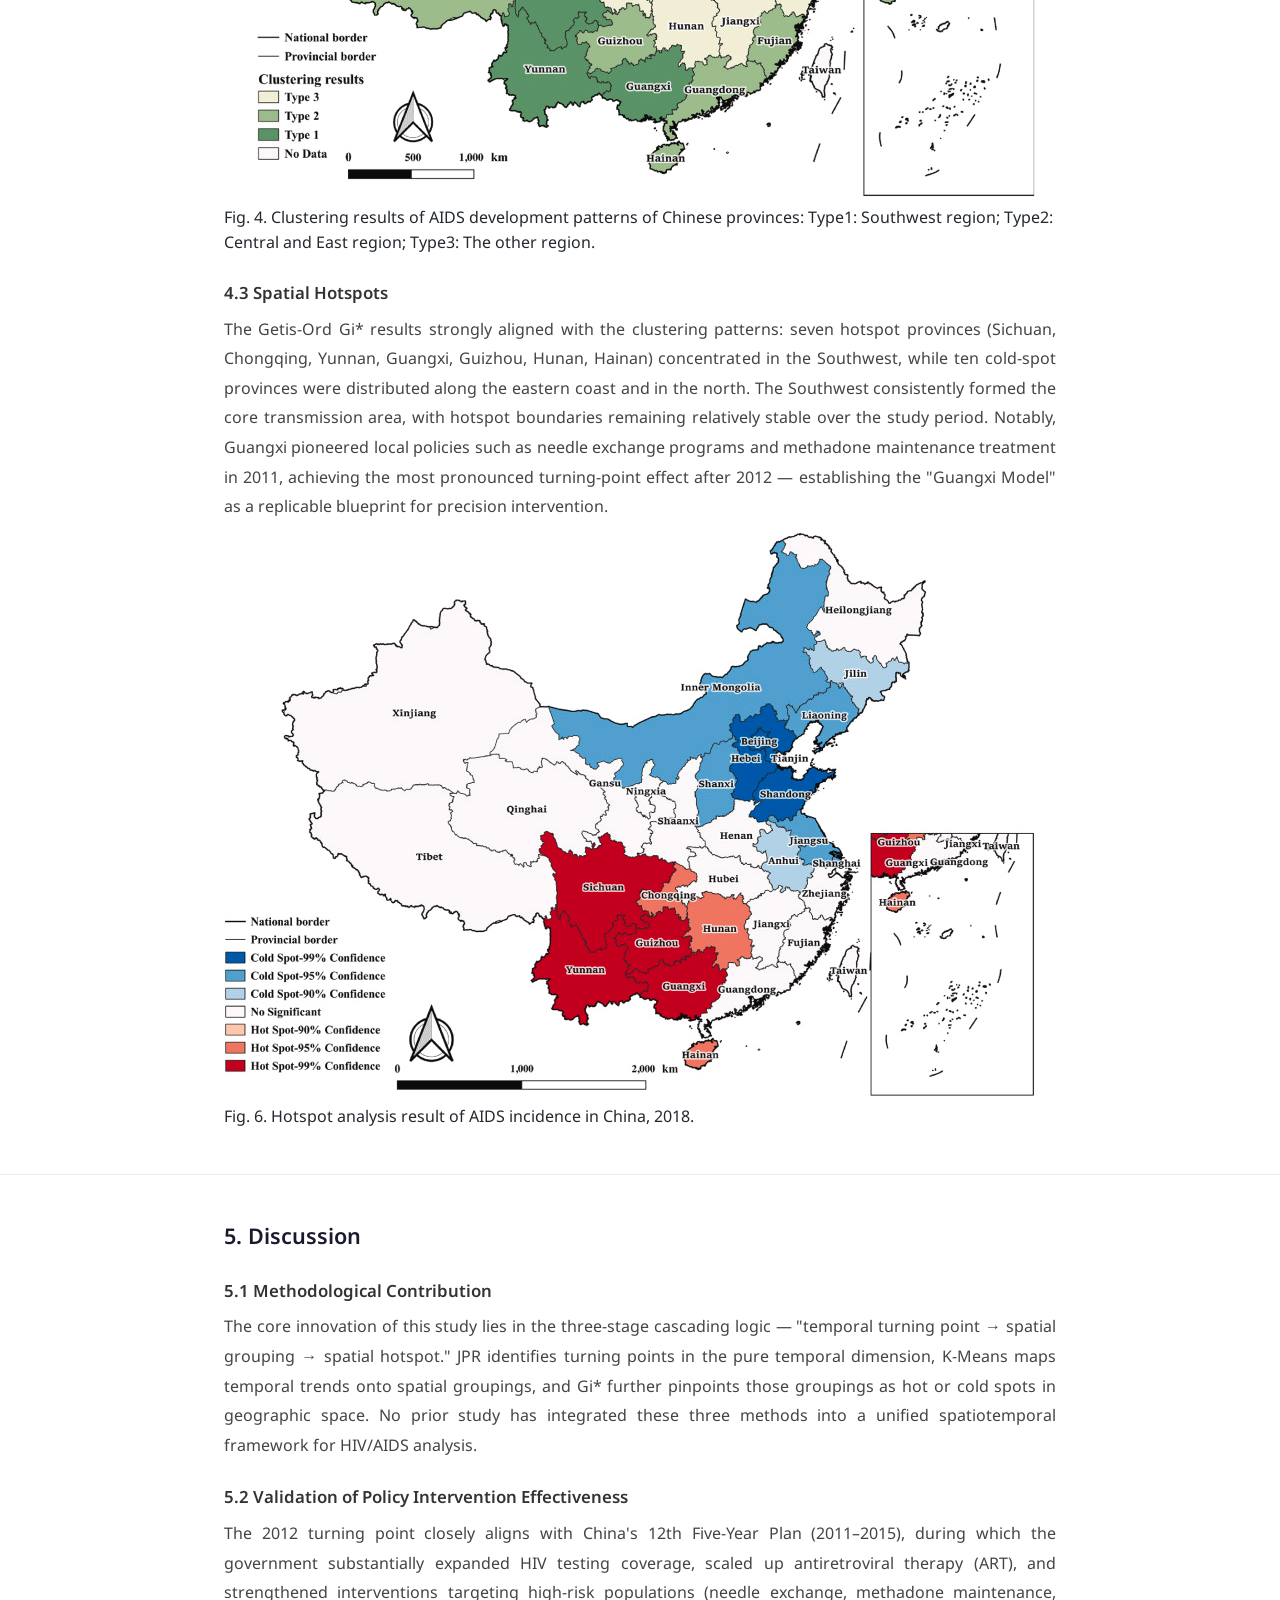
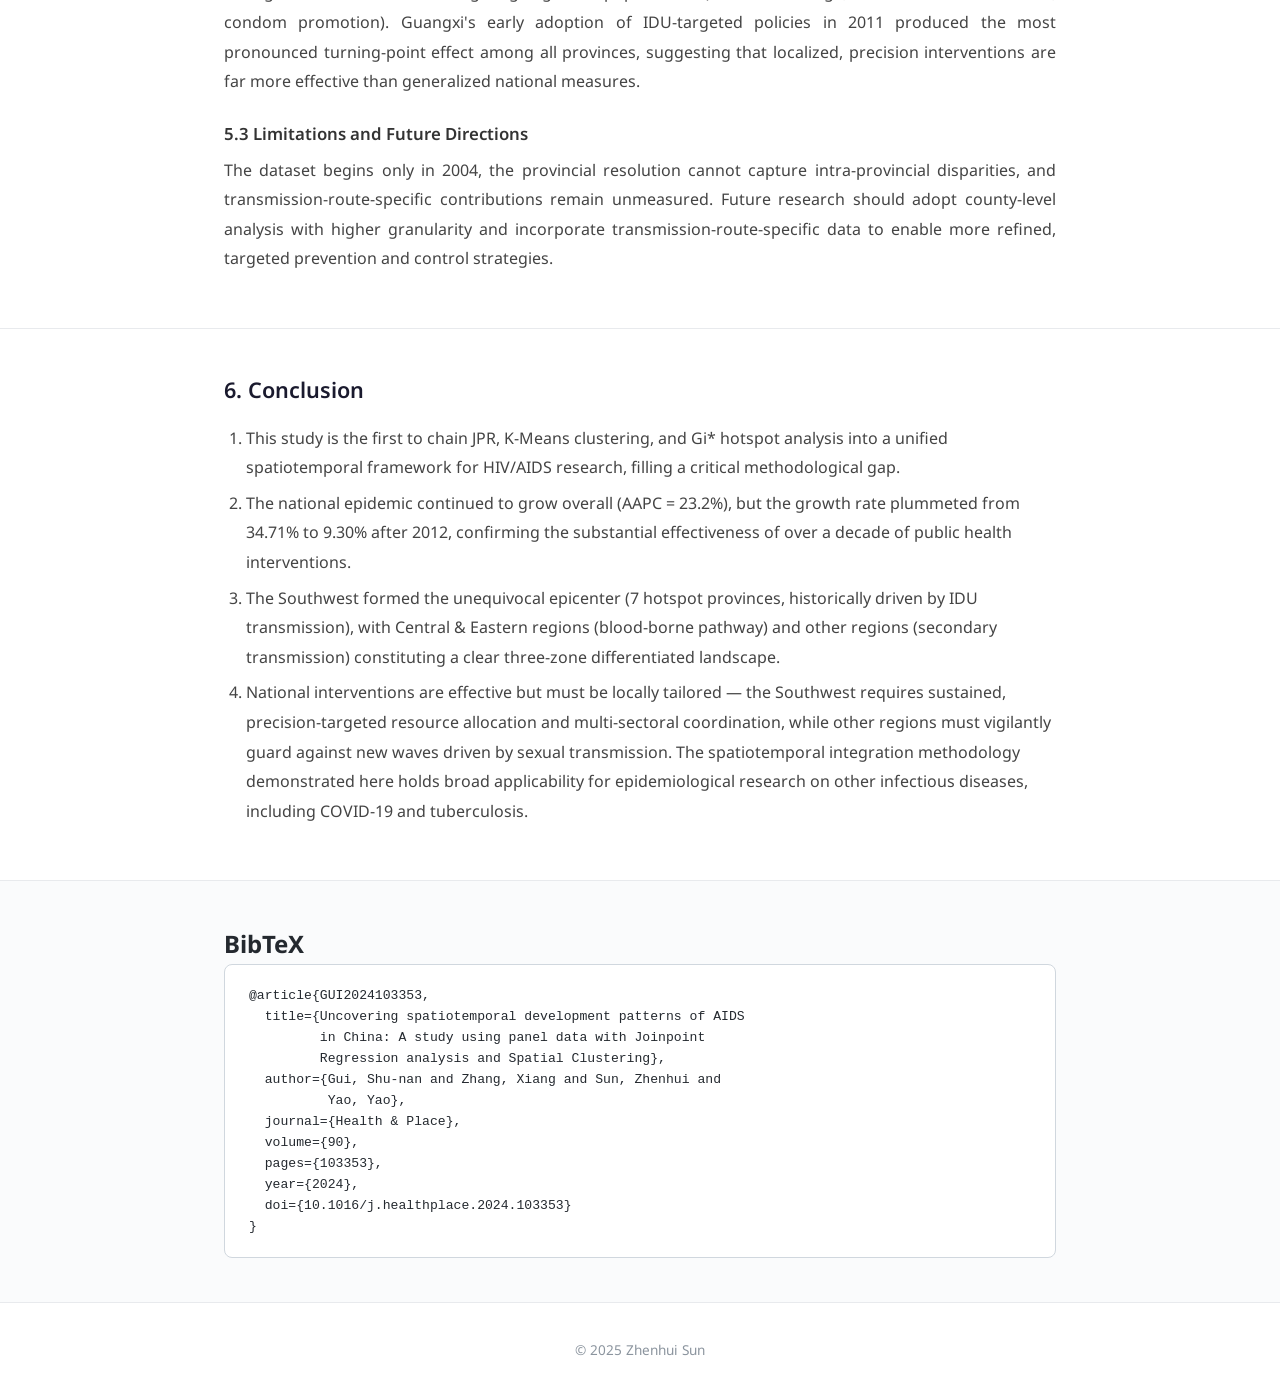
==== commit 95c071ee: "feat(papers): enrich CarbonVCA paper page with full sections, images, and unified styling - Rewrite " ====
--- a/papers/aids-spatiotemporal.html
+++ b/papers/aids-spatiotemporal.html
@@ -45,7 +45,15 @@
   <div class="container">
     <h2>Abstract</h2>
     <p>HIV/AIDS remains one of the most severe global public health challenges, with nearly one million deaths annually from HIV-related causes. Since China reported its first case in 1985, the epidemic has evolved through three phases: introduction (1985–1988), expansion (1989–1994), and widespread dissemination (1995–present). Previous studies have largely focused on single-time-point spatial analysis or aggregate temporal trends, lacking an integrated examination of local turning points, regional clustering, and spatial hotspots. This study uniquely combines Joinpoint Regression (JPR), K-Means clustering, and Getis-Ord Gi* hotspot analysis, using incidence, mortality, and prevalence data for 31 Chinese provinces (2004–2018) from the Chinese Public Health Science Data Center.</p>
-    <p><strong>Key findings:</strong> The national Average Annual Percent Change (AAPC) was 23.2%, with 2012 identified as a critical turning point — the APC dropped sharply from 34.71% (2004–2012) to 9.30% (2012–2018), coinciding with China's 12th Five-Year Plan for HIV/AIDS intervention. K-Means clustering divided the country into three distinct regions: Southwest (injection drug use as the dominant transmission route), Central &amp; Eastern (blood-borne transmission), and other regions (secondary transmission). Hotspot analysis confirmed seven southwestern provinces as the epidemic epicenter. This study provides a novel spatiotemporal analytical framework for precision public health interventions.</p>
+    <div class="keywords">
+      <span>Keywords: </span>
+      <span class="tag">HIV/AIDS</span>
+      <span class="tag">Joinpoint regression</span>
+      <span class="tag">Spatiotemporal analysis</span>
+      <span class="tag">K-Means clustering</span>
+      <span class="tag">Getis-Ord Gi*</span>
+      <span class="tag">China</span>
+    </div>
   </div>
 </section>
 
@@ -68,7 +76,7 @@
   <div class="container">
     <h2>3. Methods</h2>
     <figure>
-      <img src="../static/images/aids-jpr-turning-points.jpg" alt="Technical roadmap of the study: JPR Analysis, Cluster Analysis, Hotspot Analysis" style="max-width:100%;height:auto;">
+      <img src="../static/images/aids-jpr-turning-points.jpg" alt="Technical roadmap of the study: JPR Analysis, Cluster Analysis, Hotspot Analysis">
       <figcaption>Fig. 1. The technical roadmap of the study, including three parts: (1) JPR Analysis; (2). AIDS development pattern cluster analysis; (3) Hotspot analysis.</figcaption>
     </figure>
     <h3>3.1 Joinpoint Regression (JPR)</h3>
@@ -88,13 +96,13 @@
     <h3>4.2 Regional Clustering</h3>
     <p>K-Means clustering partitioned the 31 provinces into three epidemiologically distinct regions: Cluster 1 (Southwest: Guangxi, Yunnan, Sichuan, Chongqing, Guizhou, Hainan) — dominated by injection drug use (IDU) transmission, with the most severe epidemic burden; Cluster 2 (Central &amp; Eastern: Henan, Hubei, Hunan, Anhui, Zhejiang, Guangdong, etc.) — historically driven by blood-borne transmission from illegal plasma collection, with moderate burden; Cluster 3 (Other regions: Beijing, Shanghai, Tibet, Qinghai, Xinjiang, etc.) — characterized by secondary transmission, with relatively low burden.</p>
     <figure>
-      <img src="../static/images/aids-kmeans-clusters.jpg" alt="K-Means clustering map: Southwest, Central and East, and Other regions" style="max-width:100%;height:auto;">
+      <img src="../static/images/aids-kmeans-clusters.jpg" alt="K-Means clustering map: Southwest, Central and East, and Other regions">
       <figcaption>Fig. 4. Clustering results of AIDS development patterns of Chinese provinces: Type1: Southwest region; Type2: Central and East region; Type3: The other region.</figcaption>
     </figure>
     <h3>4.3 Spatial Hotspots</h3>
     <p>The Getis-Ord Gi* results strongly aligned with the clustering patterns: seven hotspot provinces (Sichuan, Chongqing, Yunnan, Guangxi, Guizhou, Hunan, Hainan) concentrated in the Southwest, while ten cold-spot provinces were distributed along the eastern coast and in the north. The Southwest consistently formed the core transmission area, with hotspot boundaries remaining relatively stable over the study period. Notably, Guangxi pioneered local policies such as needle exchange programs and methadone maintenance treatment in 2011, achieving the most pronounced turning-point effect after 2012 — establishing the "Guangxi Model" as a replicable blueprint for precision intervention.</p>
     <figure>
-      <img src="../static/images/aids-getis-ord-hotspots.jpg" alt="Getis-Ord Gi* hotspot map of AIDS incidence in China, 2018" style="max-width:100%;height:auto;">
+      <img src="../static/images/aids-getis-ord-hotspots.jpg" alt="Getis-Ord Gi* hotspot map of AIDS incidence in China, 2018">
       <figcaption>Fig. 6. Hotspot analysis result of AIDS incidence in China, 2018.</figcaption>
     </figure>
   </div>
--- a/static/css/papers.css
+++ b/static/css/papers.css
@@ -153,12 +153,97 @@
   font-size: 1.35rem;
   font-weight: 600;
   color: #1a1a2e;
-  margin-bottom: 16px;
+  margin: 0 0 16px 0;
+}
+
+.section h3 {
+  font-size: 1.05rem;
+  font-weight: 600;
+  color: #333;
+  margin: 24px 0 8px 0;
+}
+
+.section h3:first-child {
+  margin-top: 0;
 }
 
 .section p {
-  margin-bottom: 12px;
-  color: #444;
+  margin-bottom: 10px;
+  color: #444;
+  line-height: 1.85;
+  text-align: justify;
+}
+
+.section ul {
+  margin: 10px 0;
+  padding-left: 22px;
+  color: #444;
+  line-height: 1.85;
+}
+
+.section ul li {
+  margin-bottom: 6px;
+}
+
+.section ol {
+  margin: 10px 0;
+  padding-left: 22px;
+  color: #444;
+  line-height: 1.85;
+}
+
+.section ol li {
+  margin-bottom: 6px;
+}
+
+.section table {
+  margin: 12px 0 20px;
+  width: 100%;
+  border-collapse: collapse;
+}
+
+.section table th,
+.section table td {
+  color: #444;
+  padding: 8px 12px;
+  border: 1px solid #d0d7de;
+  text-align: left;
+  vertical-align: top;
+  line-height: 1.7;
+}
+
+.section table th {
+  background: #f0f4f8;
+  font-weight: 600;
+}
+
+/* ===== Keywords ===== */
+.keywords {
+  margin-top: 14px;
+  line-height: 2.2;
+}
+.keywords .kw-label {
+  font-weight: 600;
+  margin-right: 4px;
+}
+
+/* ===== Tag ===== */
+.tag {
+  display: inline-block;
+  background: #eef2ff;
+  color: #4338ca;
+  padding: 3px 10px;
+  border-radius: 12px;
+  font-size: 0.8rem;
+  font-weight: 500;
+  margin: 2px 4px;
+}
+
+/* ===== Note (equal contribution) ===== */
+.hero .note {
+  font-size: 0.8rem;
+  color: #8b949e;
+  margin-top: 6px;
 }
 
 /* ===== BibTeX ===== */
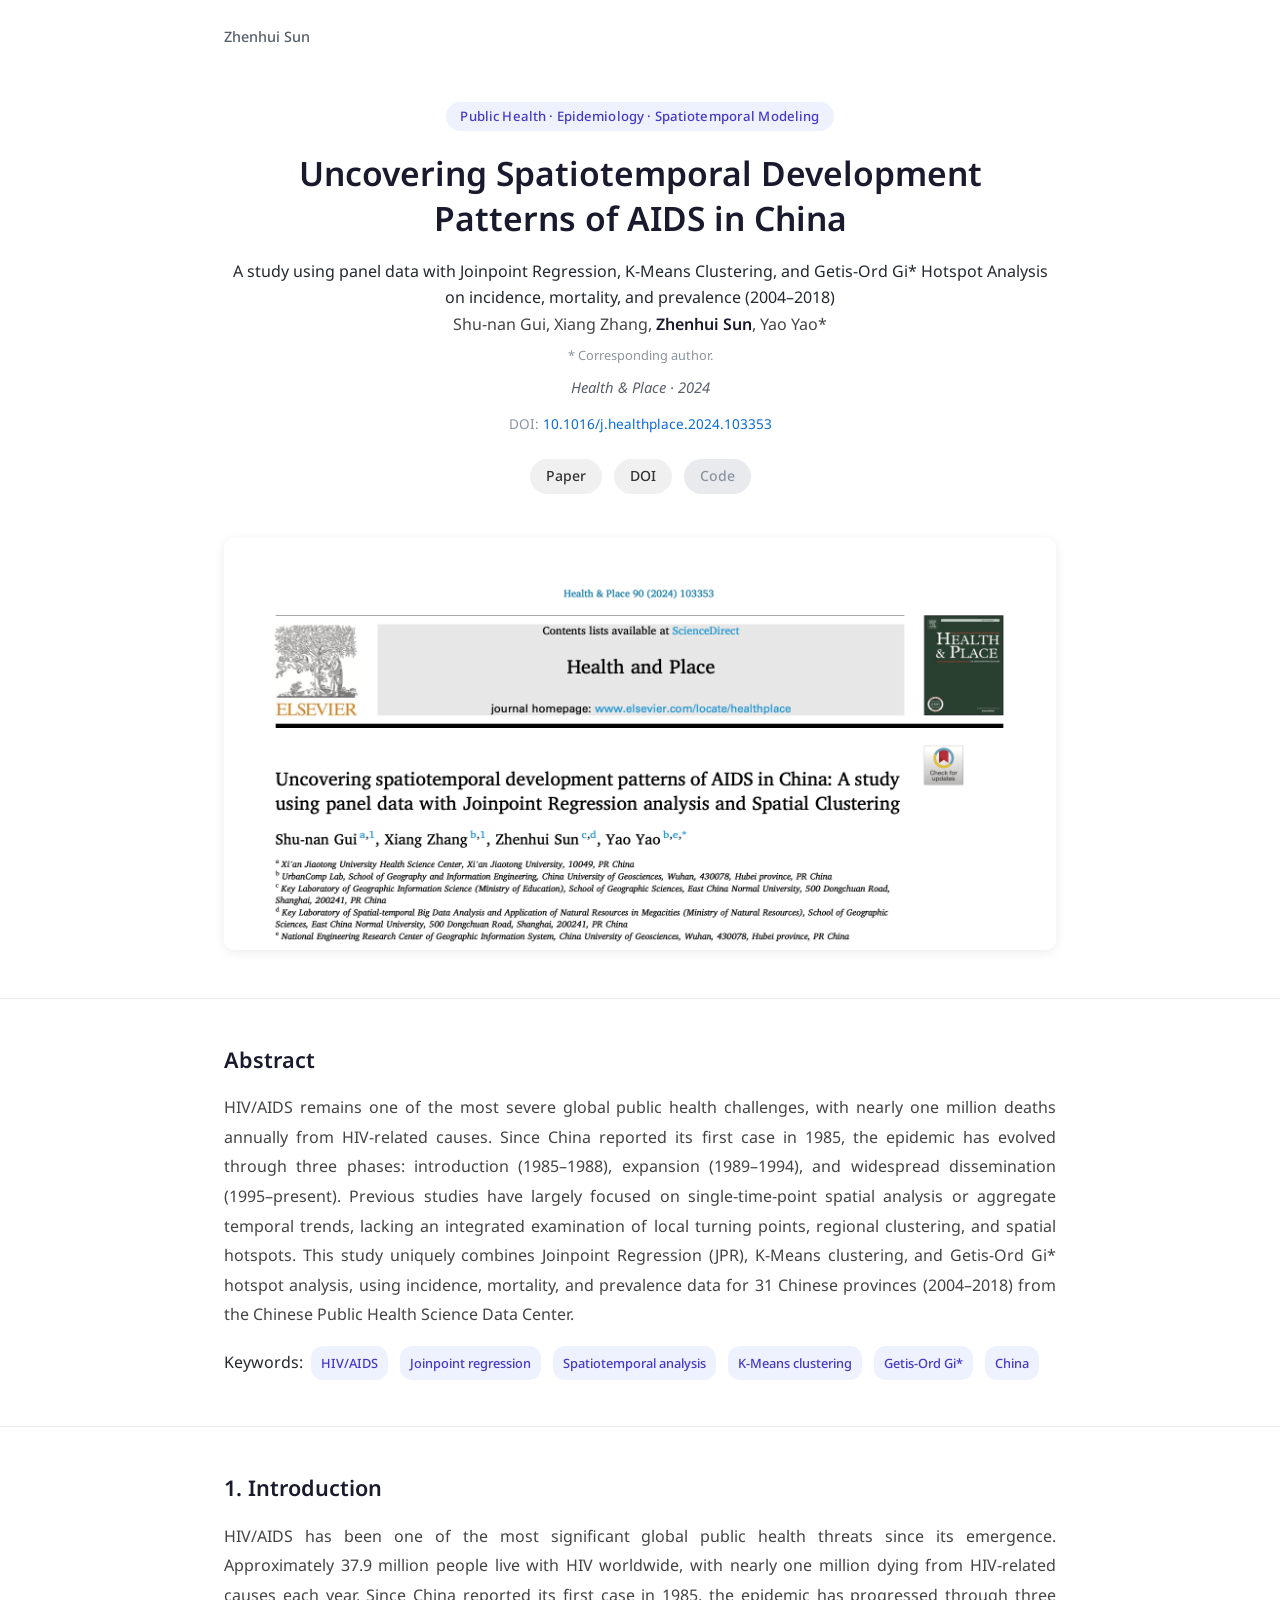
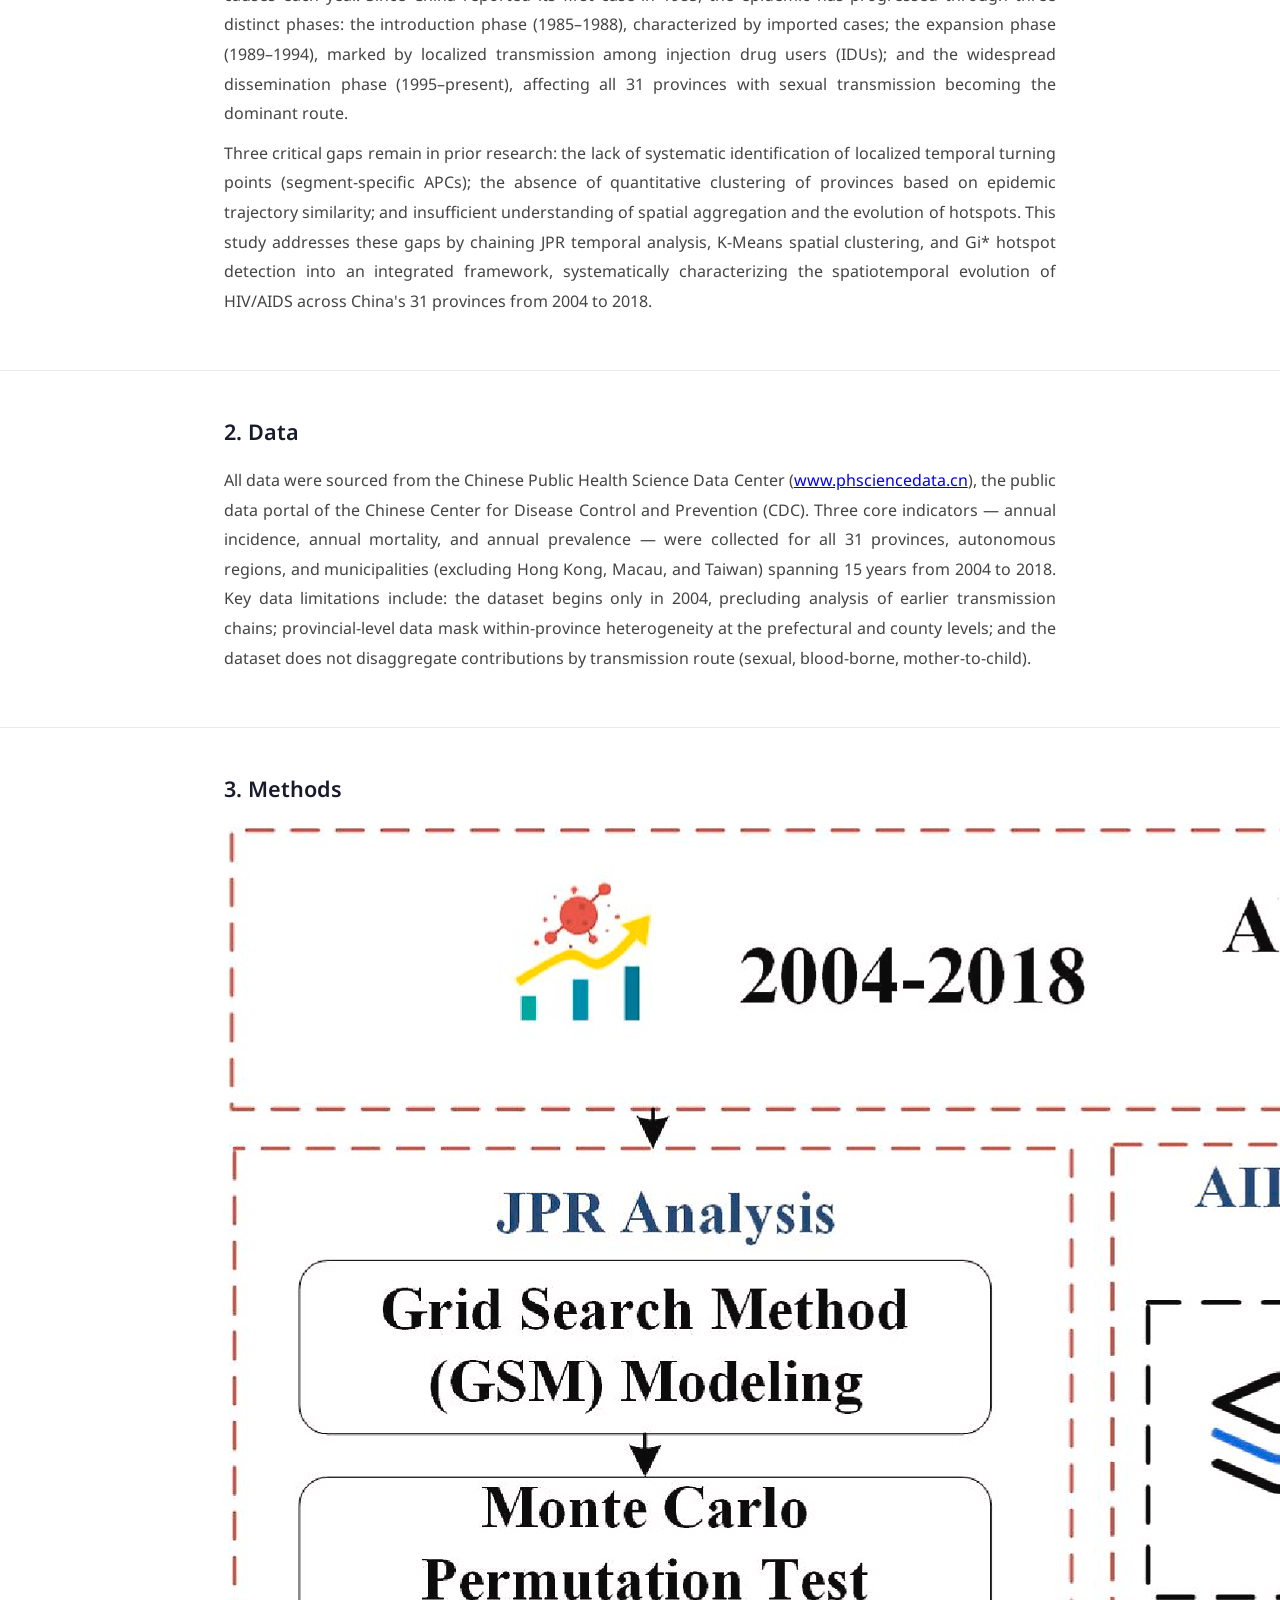
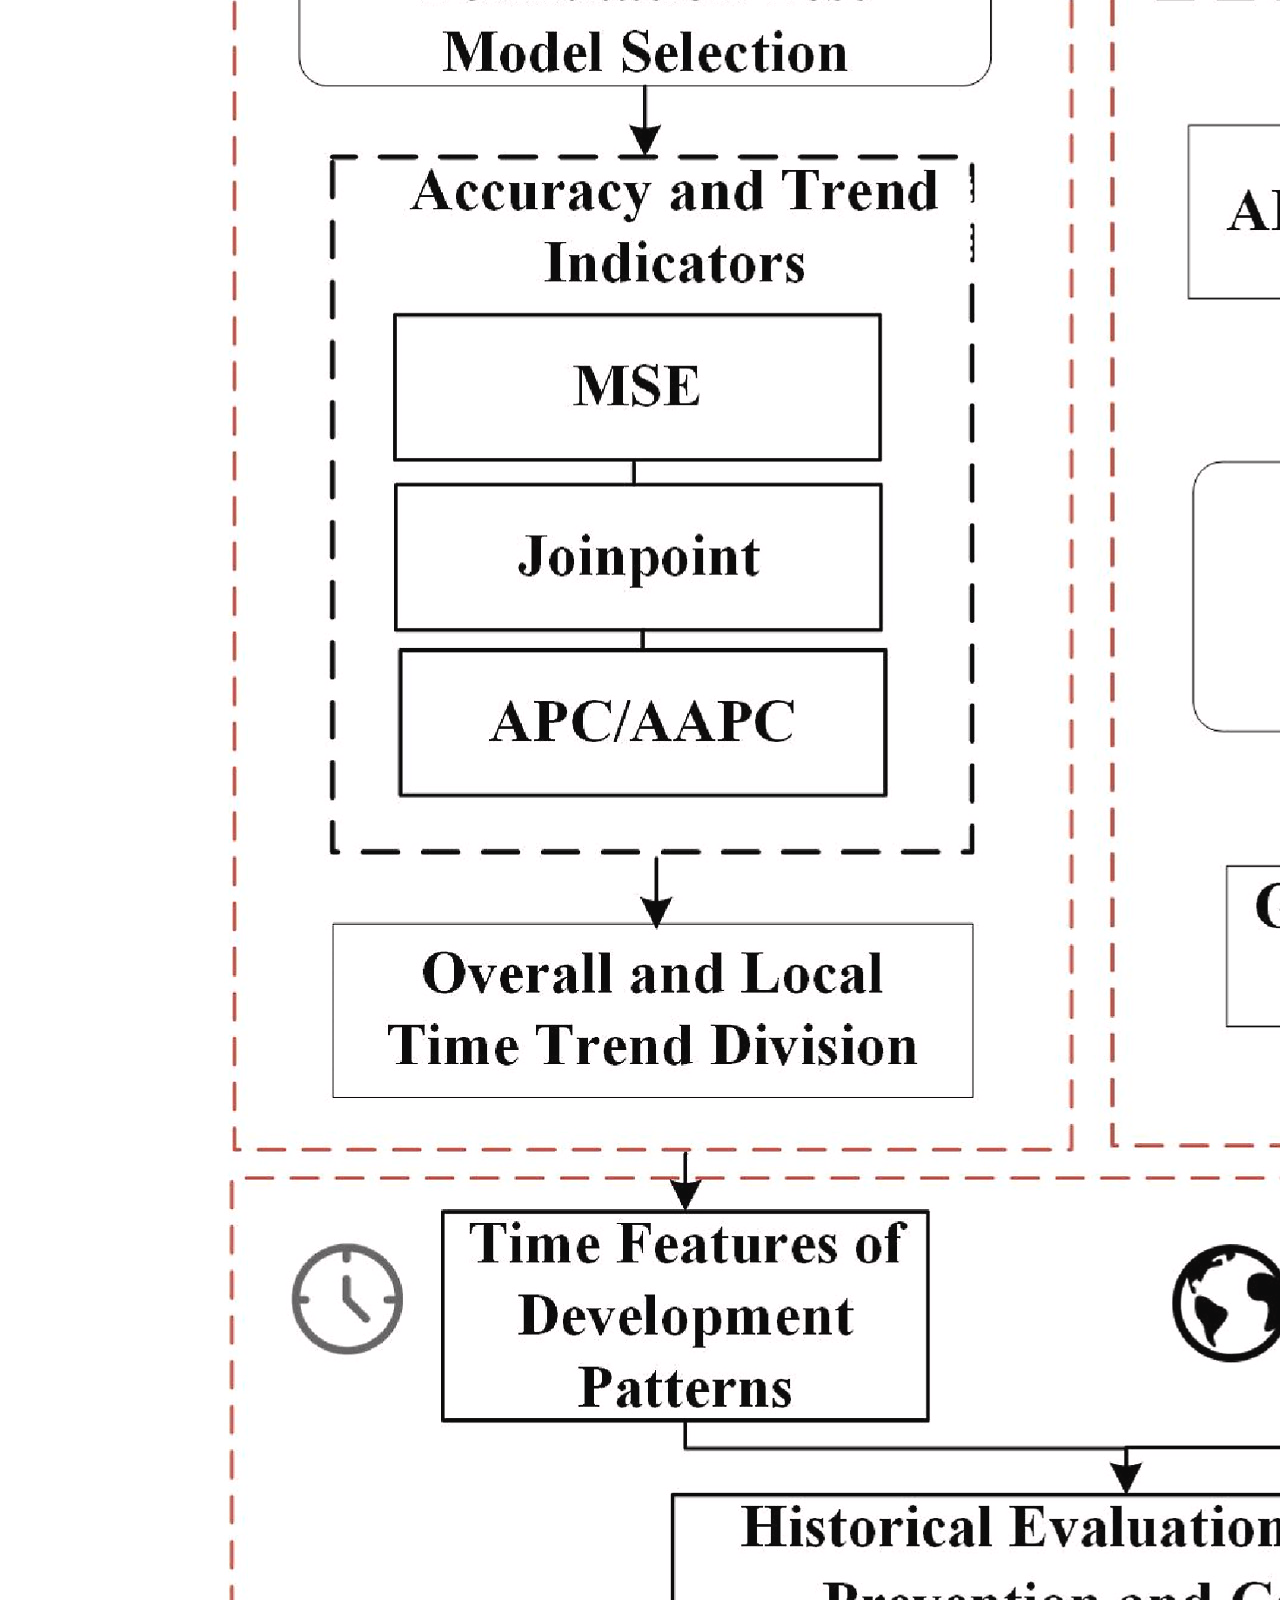
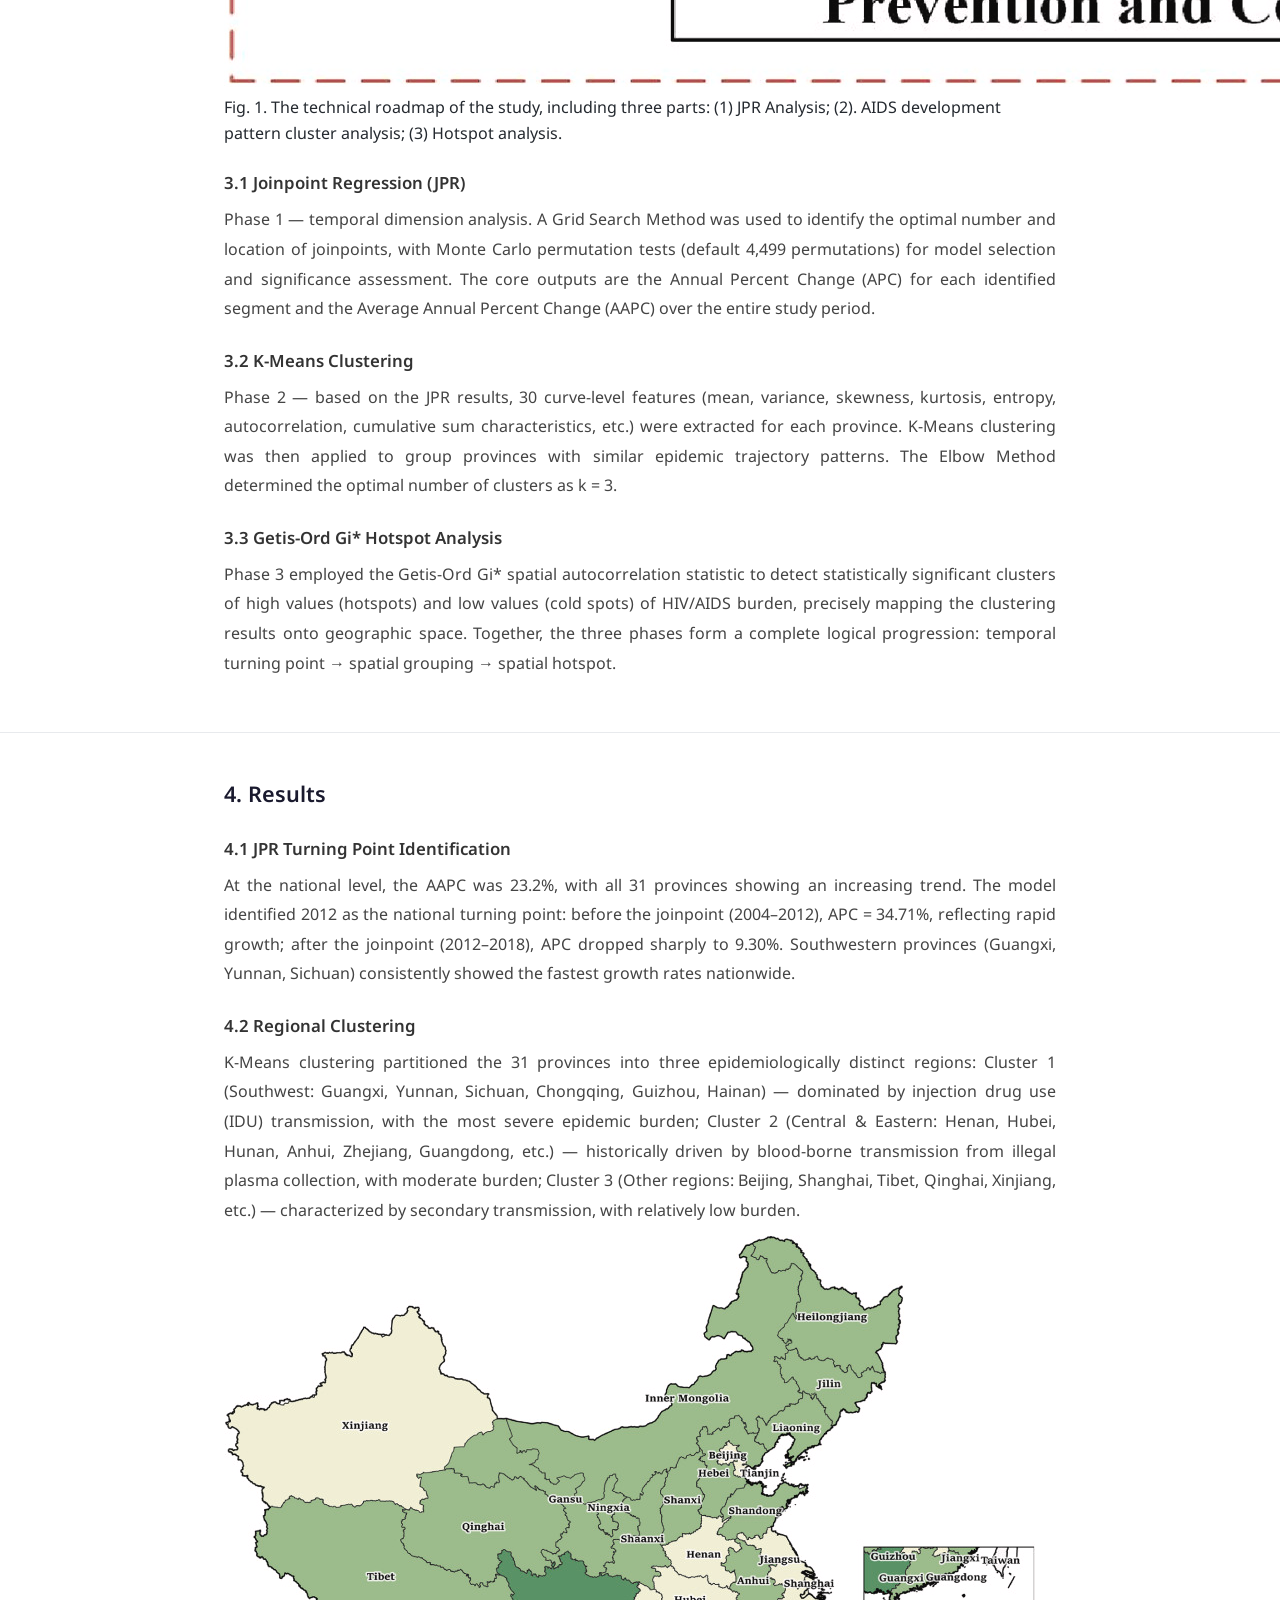
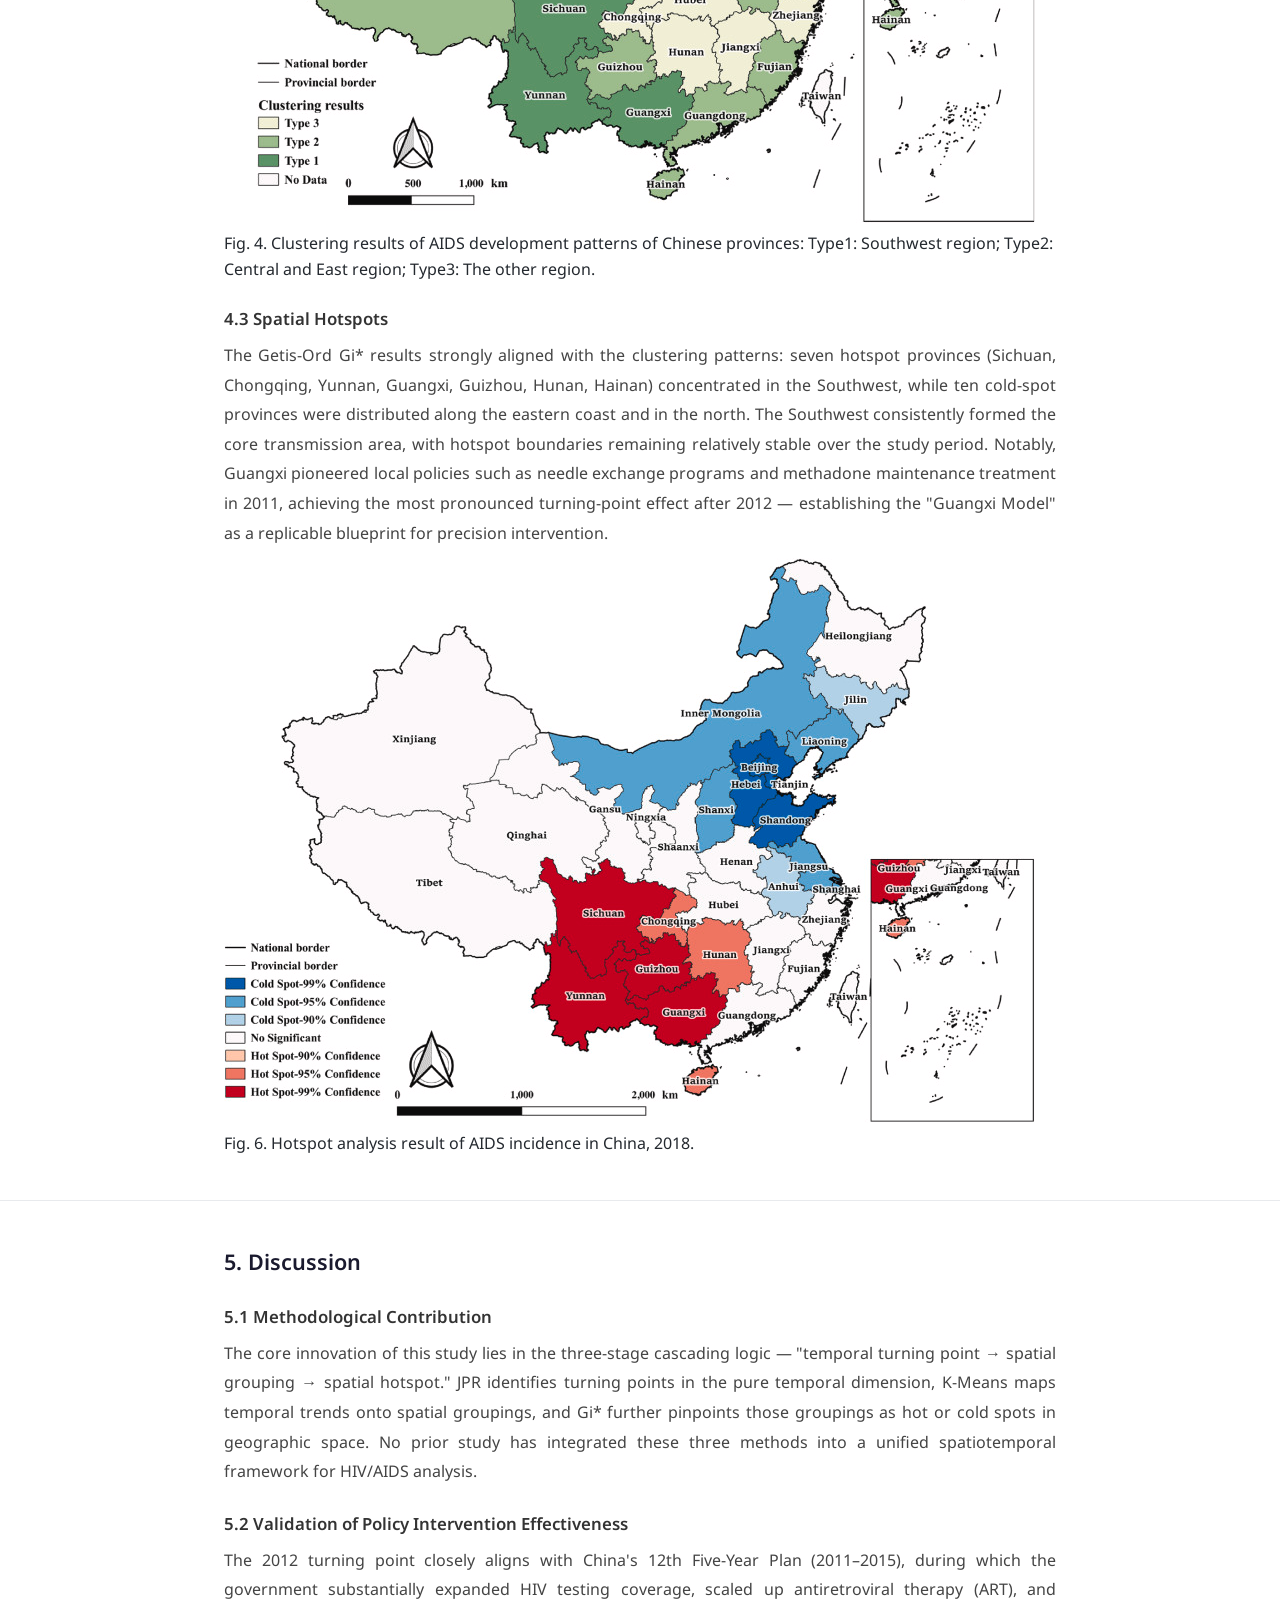
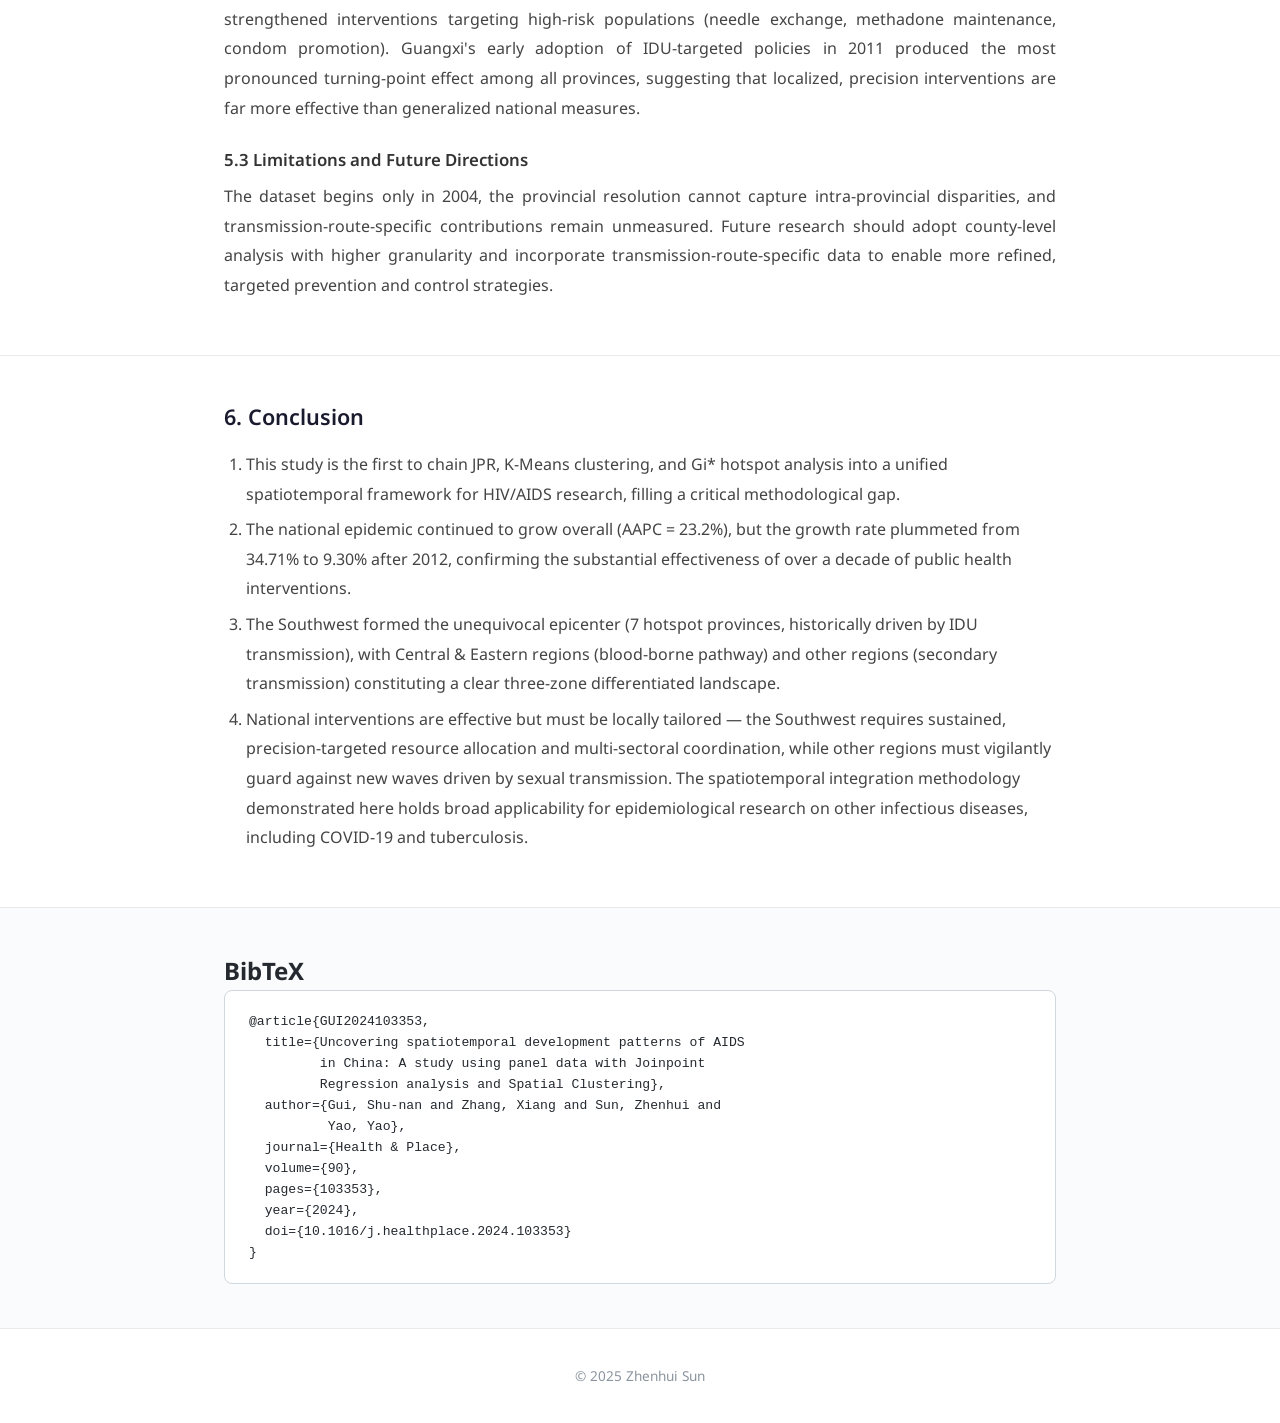
==== commit 301100a2: "chore(papers): minor fixes and updates" ====
--- a/papers/aids-spatiotemporal.html
+++ b/papers/aids-spatiotemporal.html
@@ -12,7 +12,7 @@
 
 <nav class="back-nav">
   <div class="container">
-    <a href="../"> Zhenhui Sun</a>
+    <a href="../">Zhenhui Sun</a>
   </div>
 </nav>
 
@@ -22,8 +22,9 @@
     <h1>Uncovering Spatiotemporal Development Patterns of AIDS in China</h1>
     <p class="subtitle">A study using panel data with Joinpoint Regression, K-Means Clustering, and Getis-Ord Gi* Hotspot Analysis on incidence, mortality, and prevalence (2004–2018)</p>
     <p class="authors">
-      Shu-nan Gui, Xiang Zhang, <strong>Zhenhui Sun</strong>, Yao Yao
+      Shu-nan Gui, Xiang Zhang, <strong>Zhenhui Sun</strong>, Yao Yao*
     </p>
+    <p class="note">* Corresponding author.</p>
     <p class="venue">Health &amp; Place · 2024</p>
     <p class="meta">DOI: <a href="https://doi.org/10.1016/j.healthplace.2024.103353" target="_blank">10.1016/j.healthplace.2024.103353</a></p>
     <div class="links">
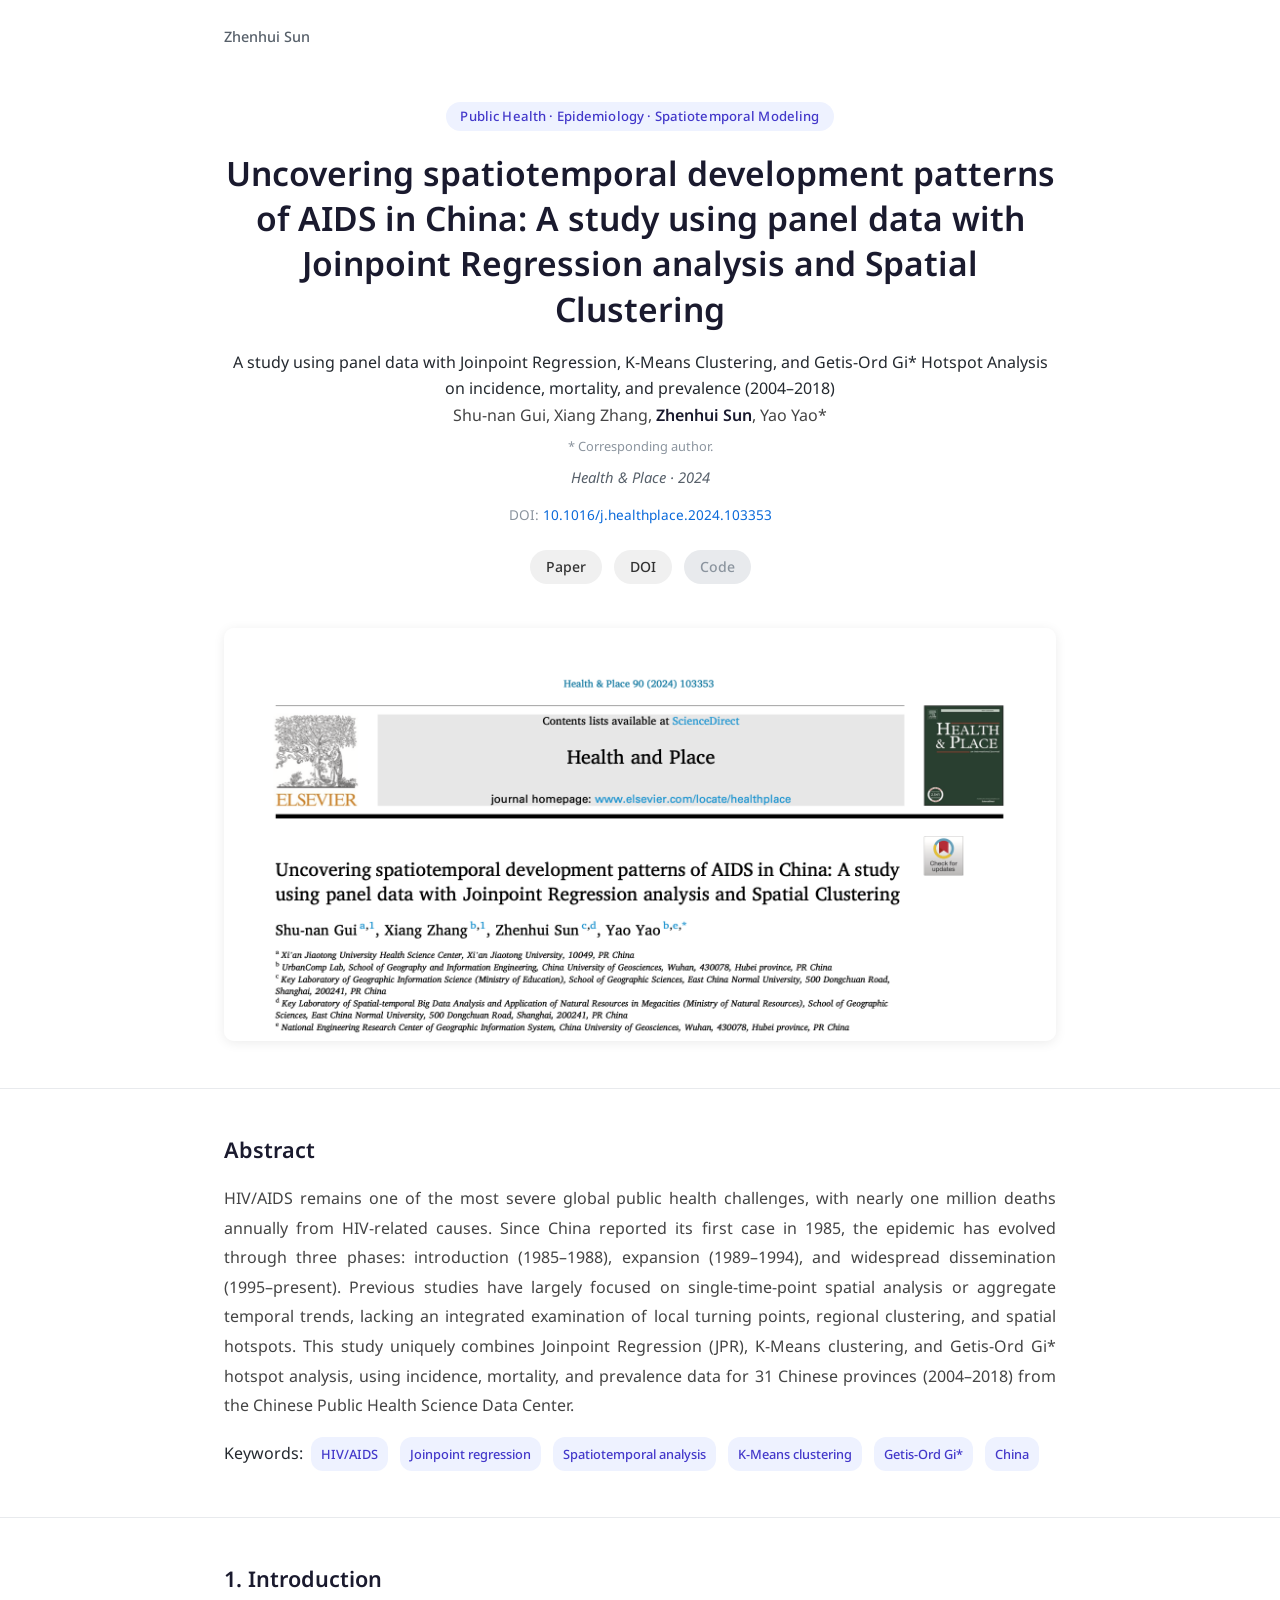
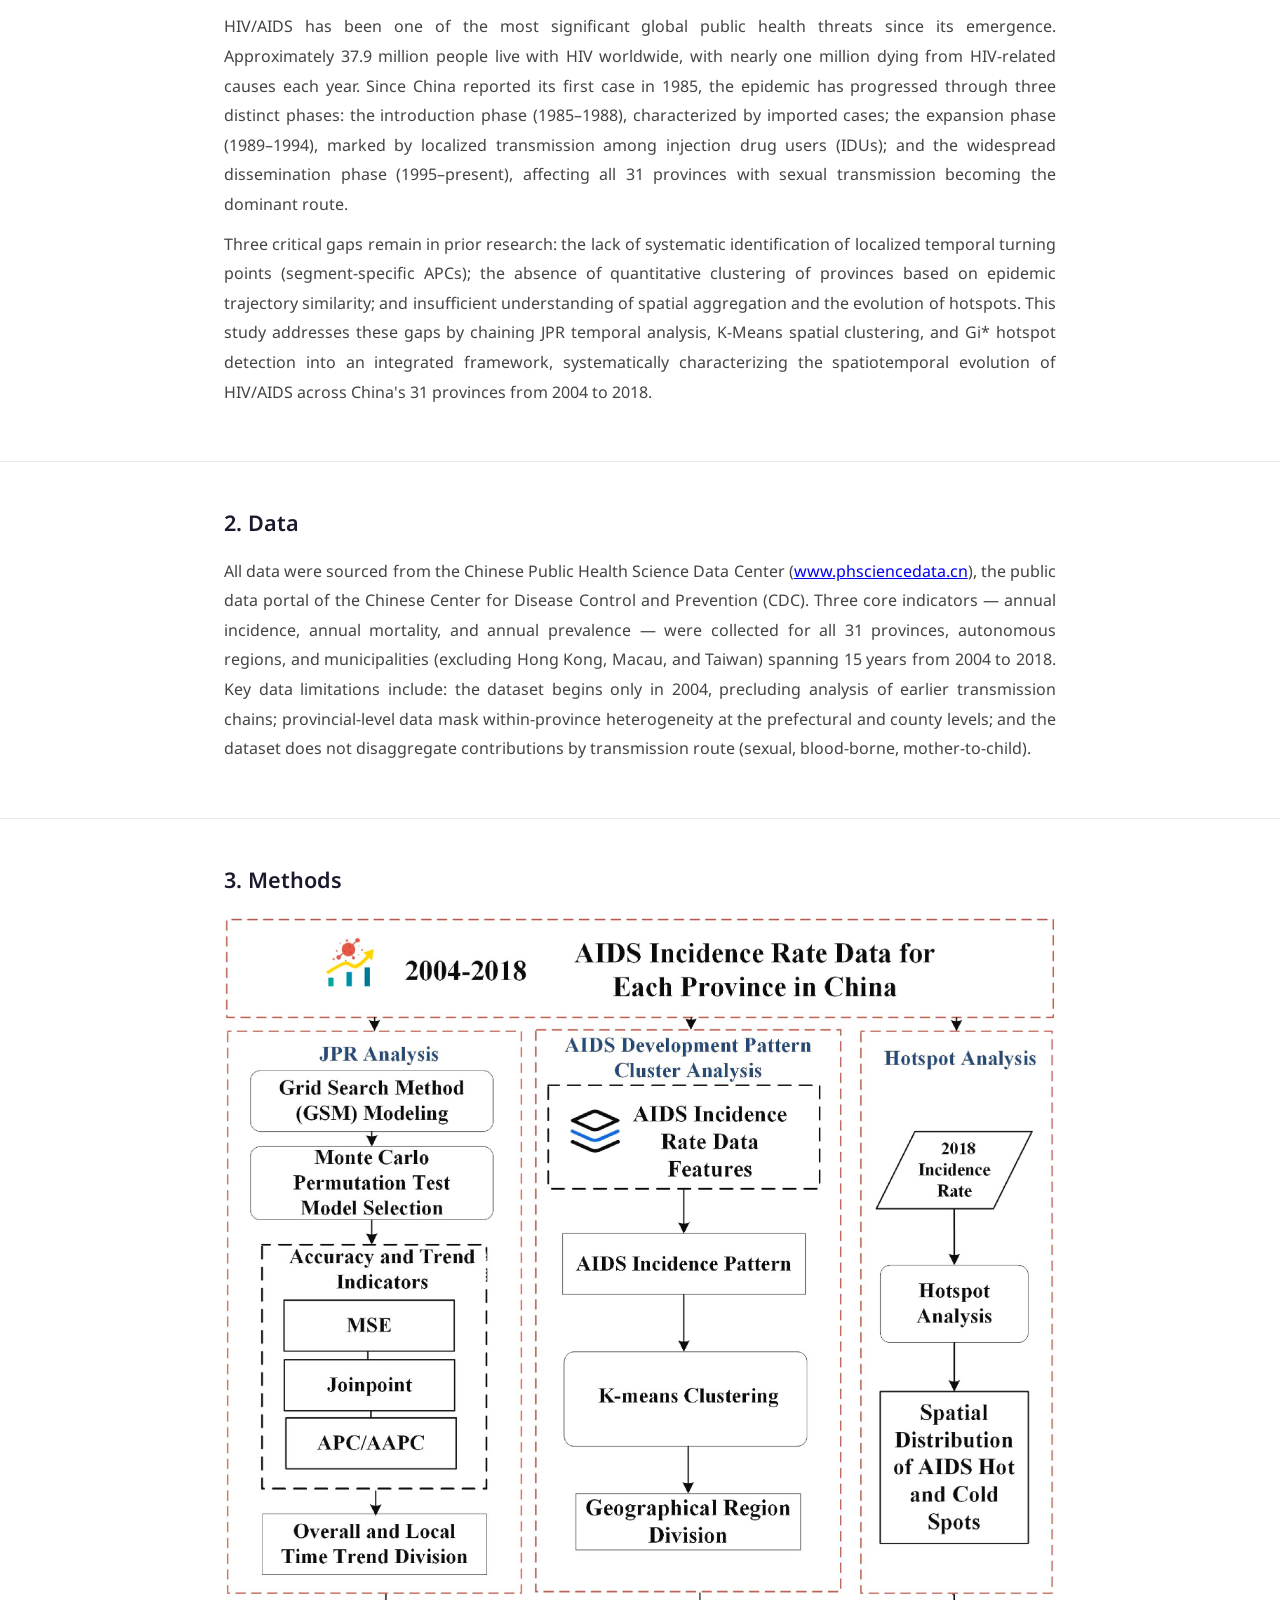
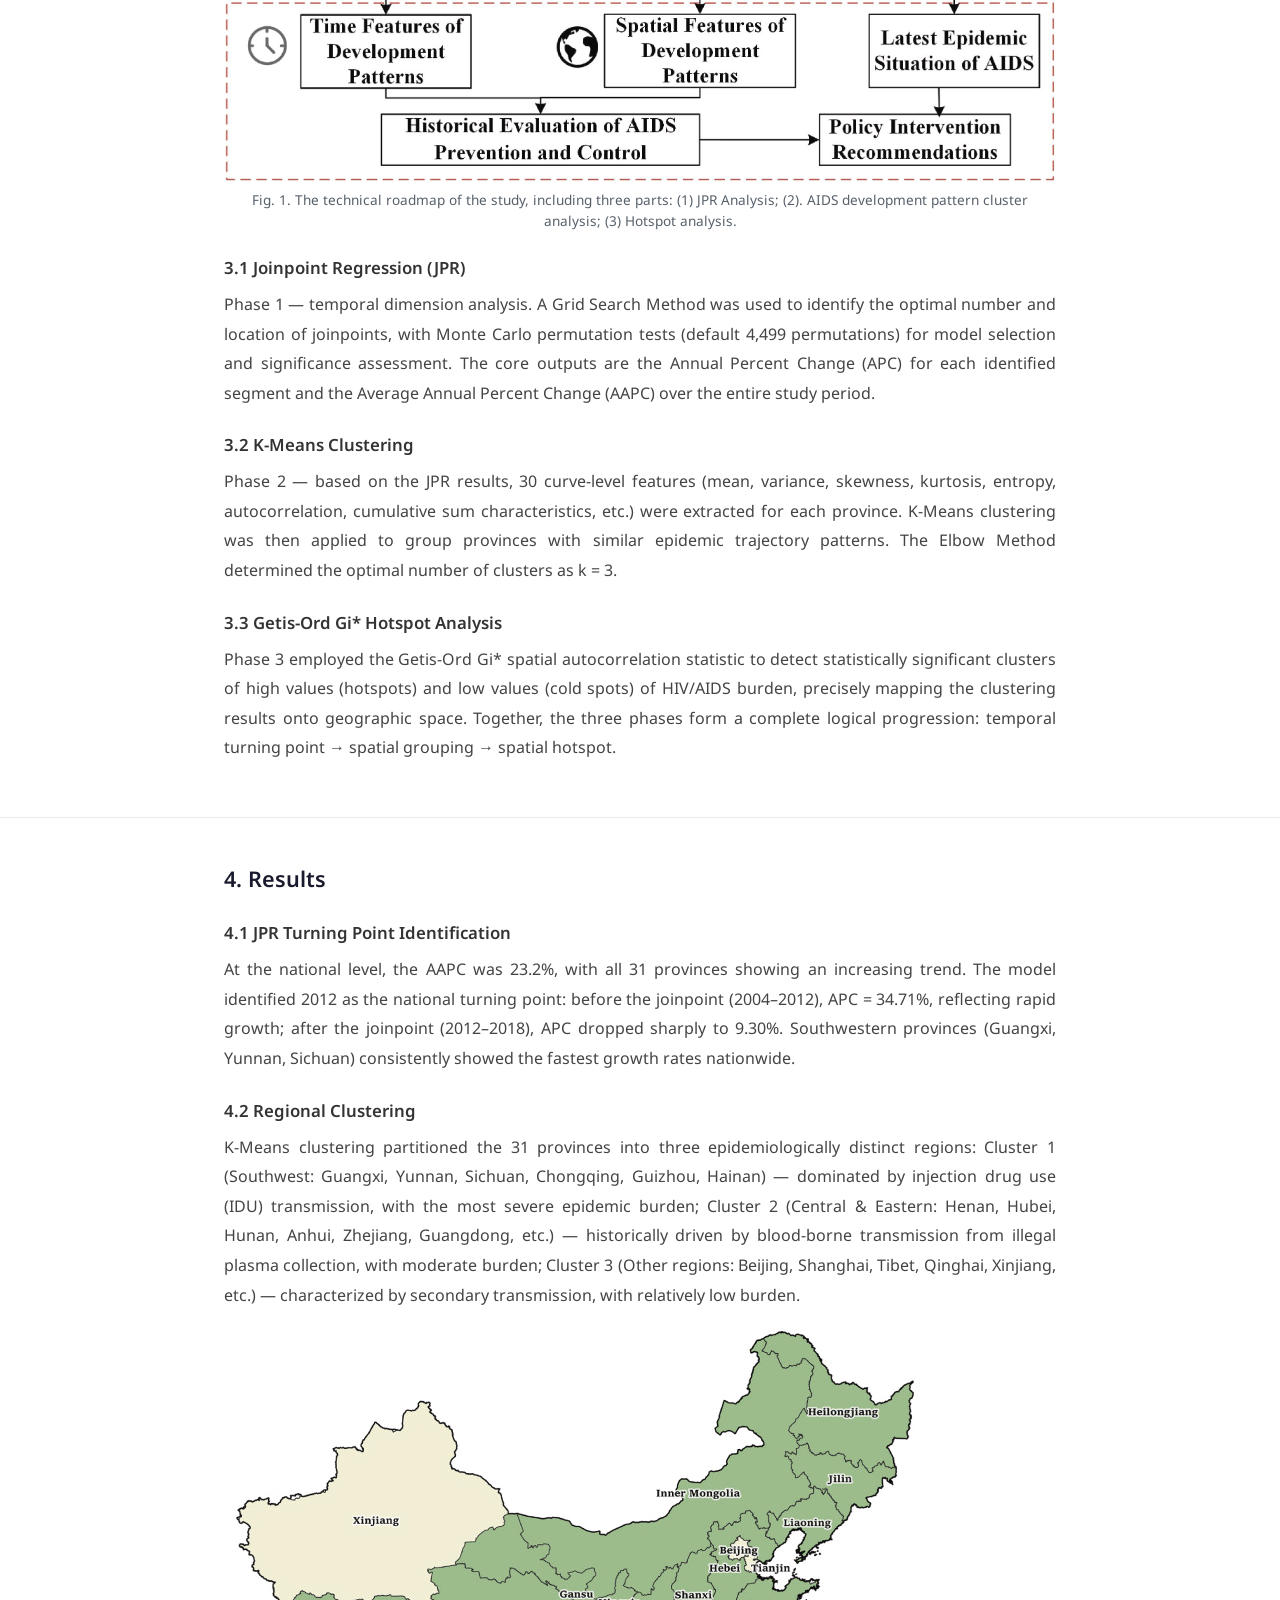
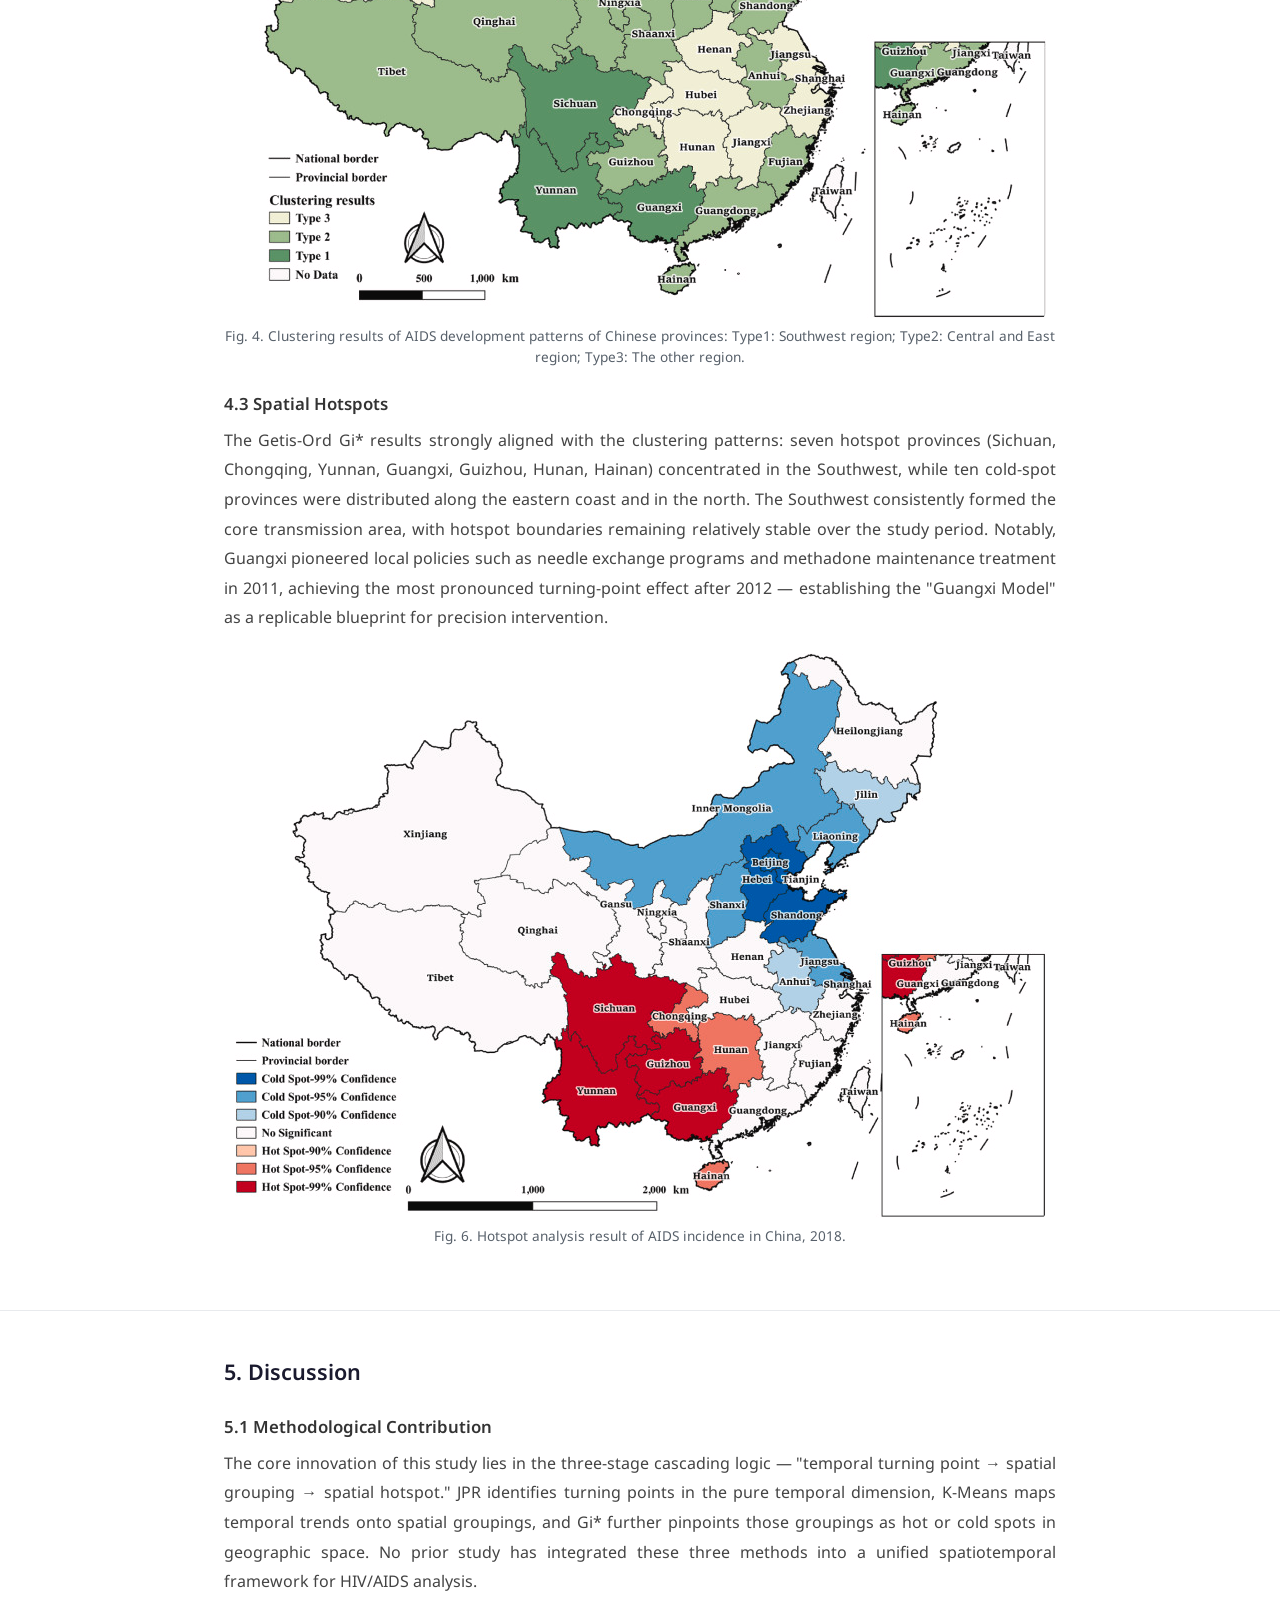
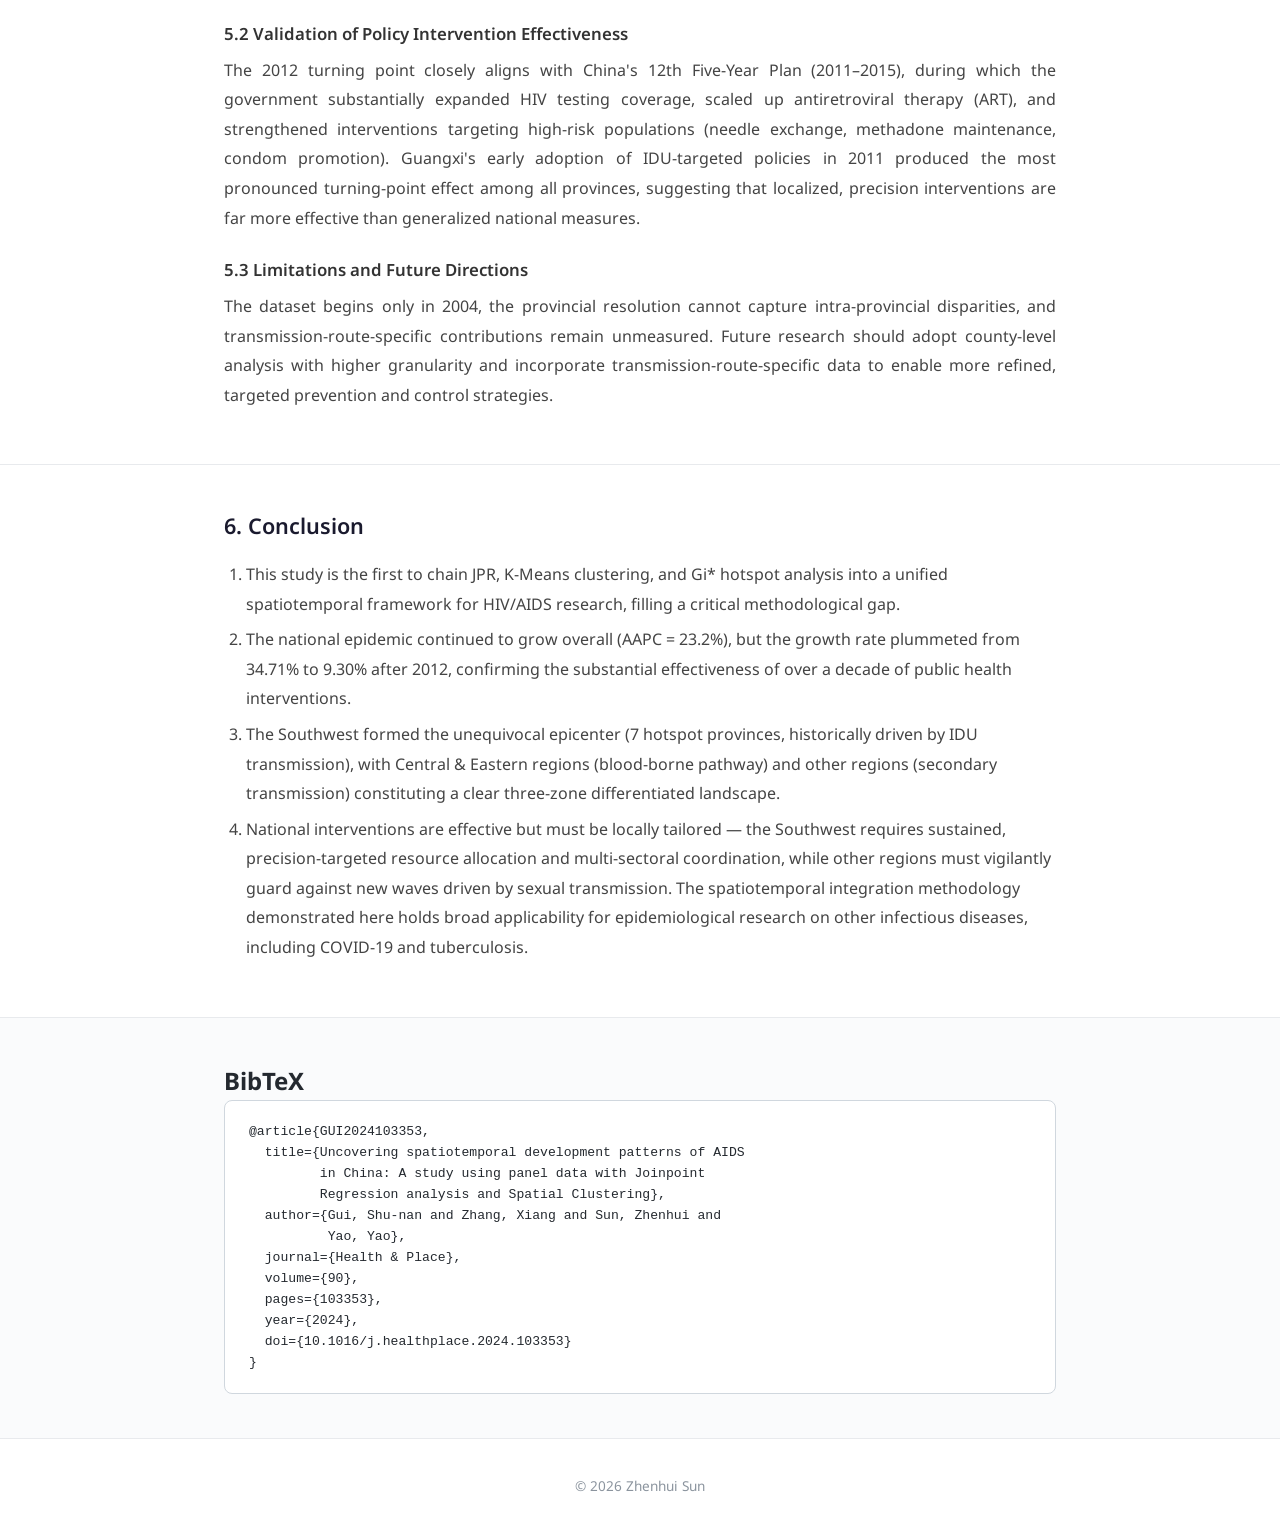
==== commit 602e2b9c: "fix: update date" ====
--- a/papers/aids-spatiotemporal.html
+++ b/papers/aids-spatiotemporal.html
@@ -19,7 +19,7 @@
 <header class="hero">
   <div class="container">
     <span class="venue-tag">Public Health · Epidemiology · Spatiotemporal Modeling</span>
-    <h1>Uncovering Spatiotemporal Development Patterns of AIDS in China</h1>
+    <h1>Uncovering spatiotemporal development patterns of AIDS in China: A study using panel data with Joinpoint Regression analysis and Spatial Clustering</h1>
     <p class="subtitle">A study using panel data with Joinpoint Regression, K-Means Clustering, and Getis-Ord Gi* Hotspot Analysis on incidence, mortality, and prevalence (2004–2018)</p>
     <p class="authors">
       Shu-nan Gui, Xiang Zhang, <strong>Zhenhui Sun</strong>, Yao Yao*
@@ -152,7 +152,7 @@
 </section>
 
 <footer class="footer">
-  <div class="container">&copy; 2025 Zhenhui Sun</div>
+  <div class="container">&copy; 2026 Zhenhui Sun</div>
 </footer>
 
 </body>
--- a/static/css/papers.css
+++ b/static/css/papers.css
@@ -274,6 +274,25 @@
   color: #8b949e;
   font-size: 0.85rem;
   border-top: 1px solid #e8eaed;
+}
+
+/* ===== Figure ===== */
+figure {
+  margin: 20px 0;
+  text-align: center;
+}
+figure img {
+  max-width: 100%;
+  height: auto;
+  display: block;
+  margin: 0 auto;
+  border-radius: 6px;
+}
+figcaption {
+  margin-top: 8px;
+  font-size: 0.85rem;
+  color: #57606a;
+  line-height: 1.5;
 }
 
 /* ===== Responsive ===== */
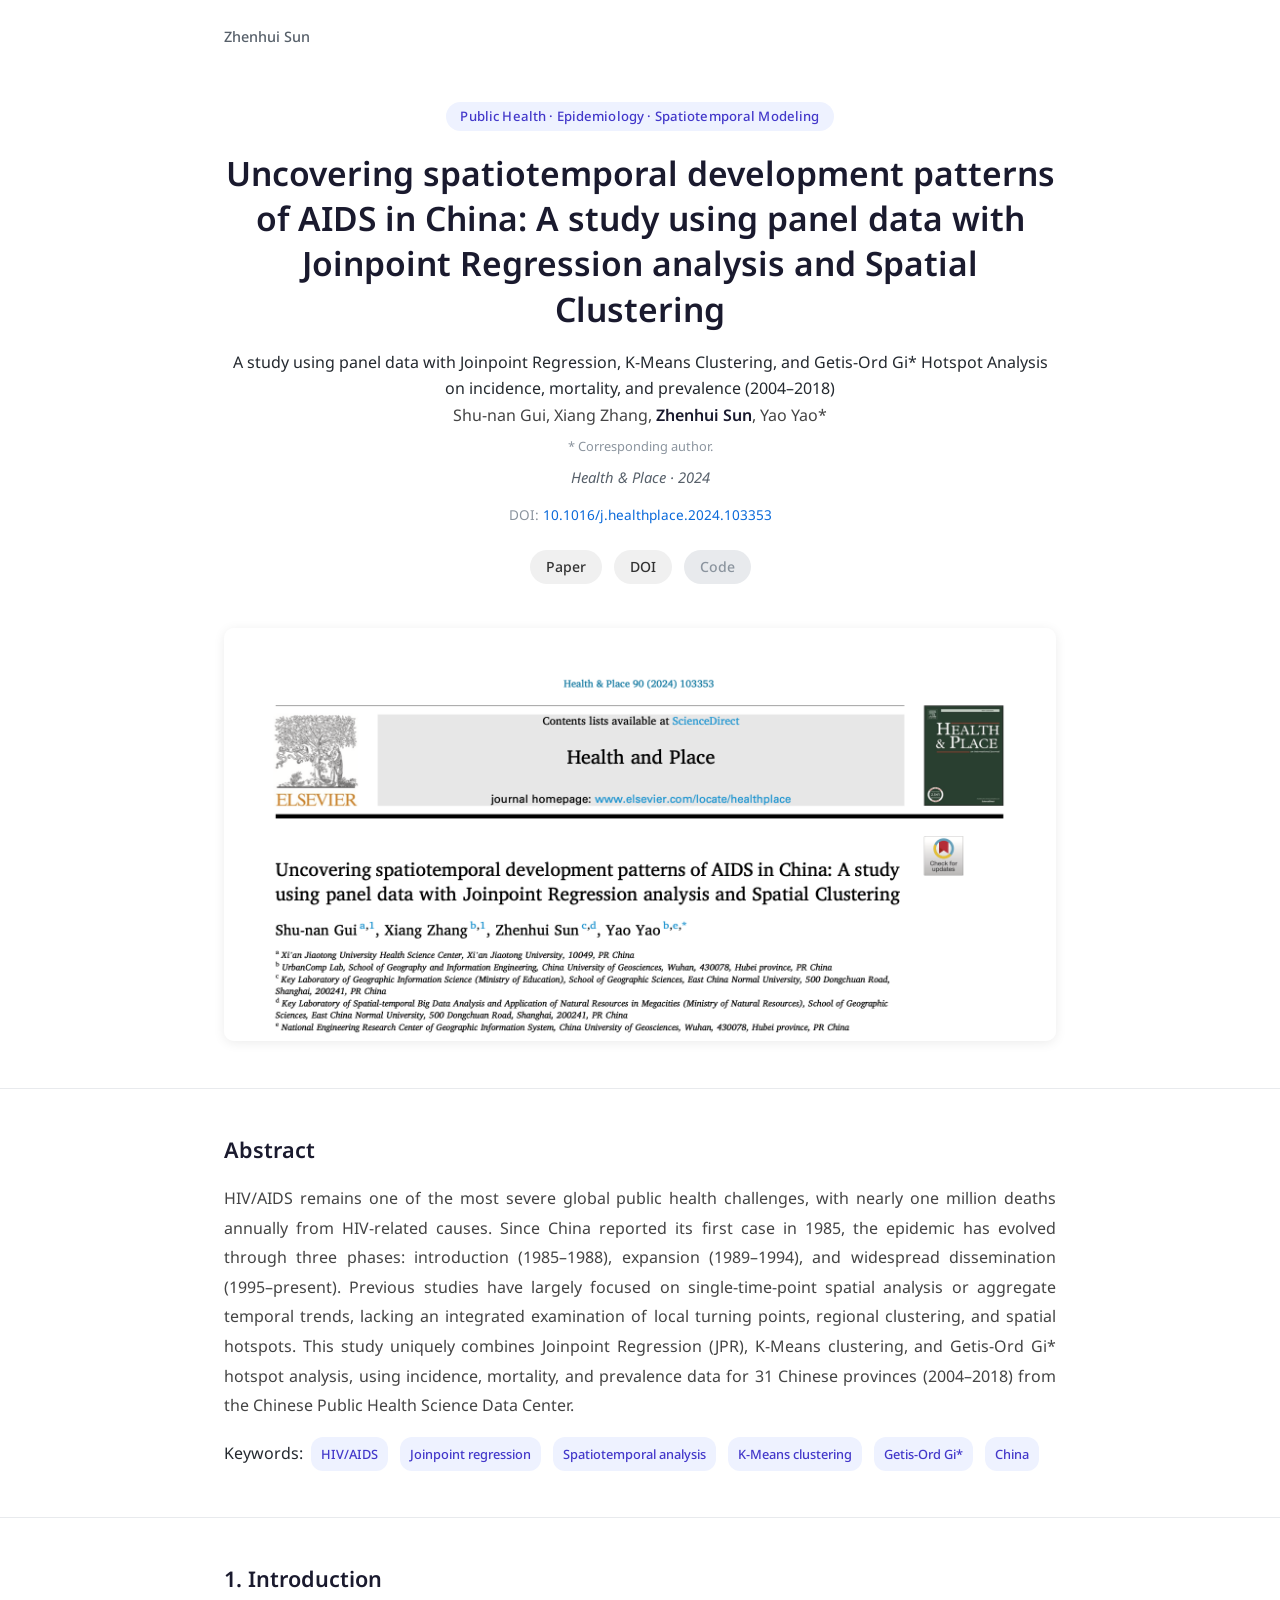
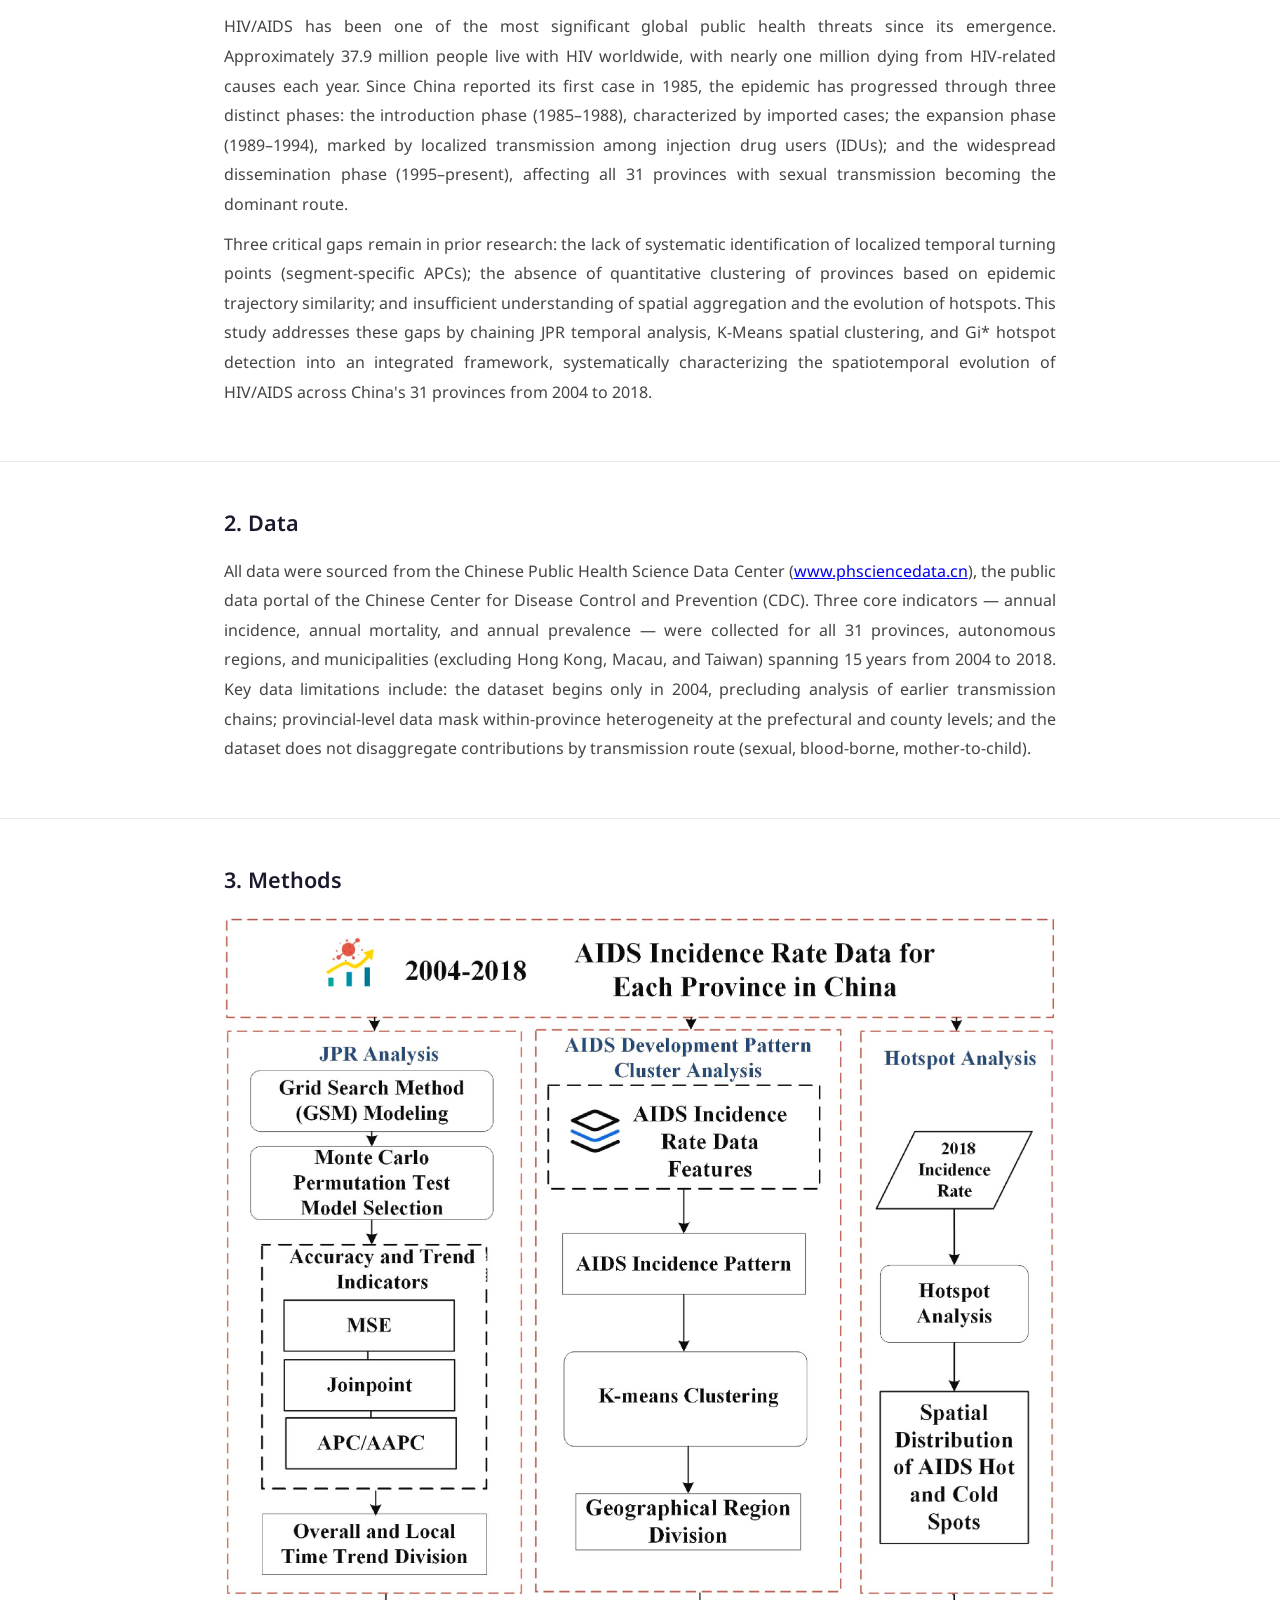
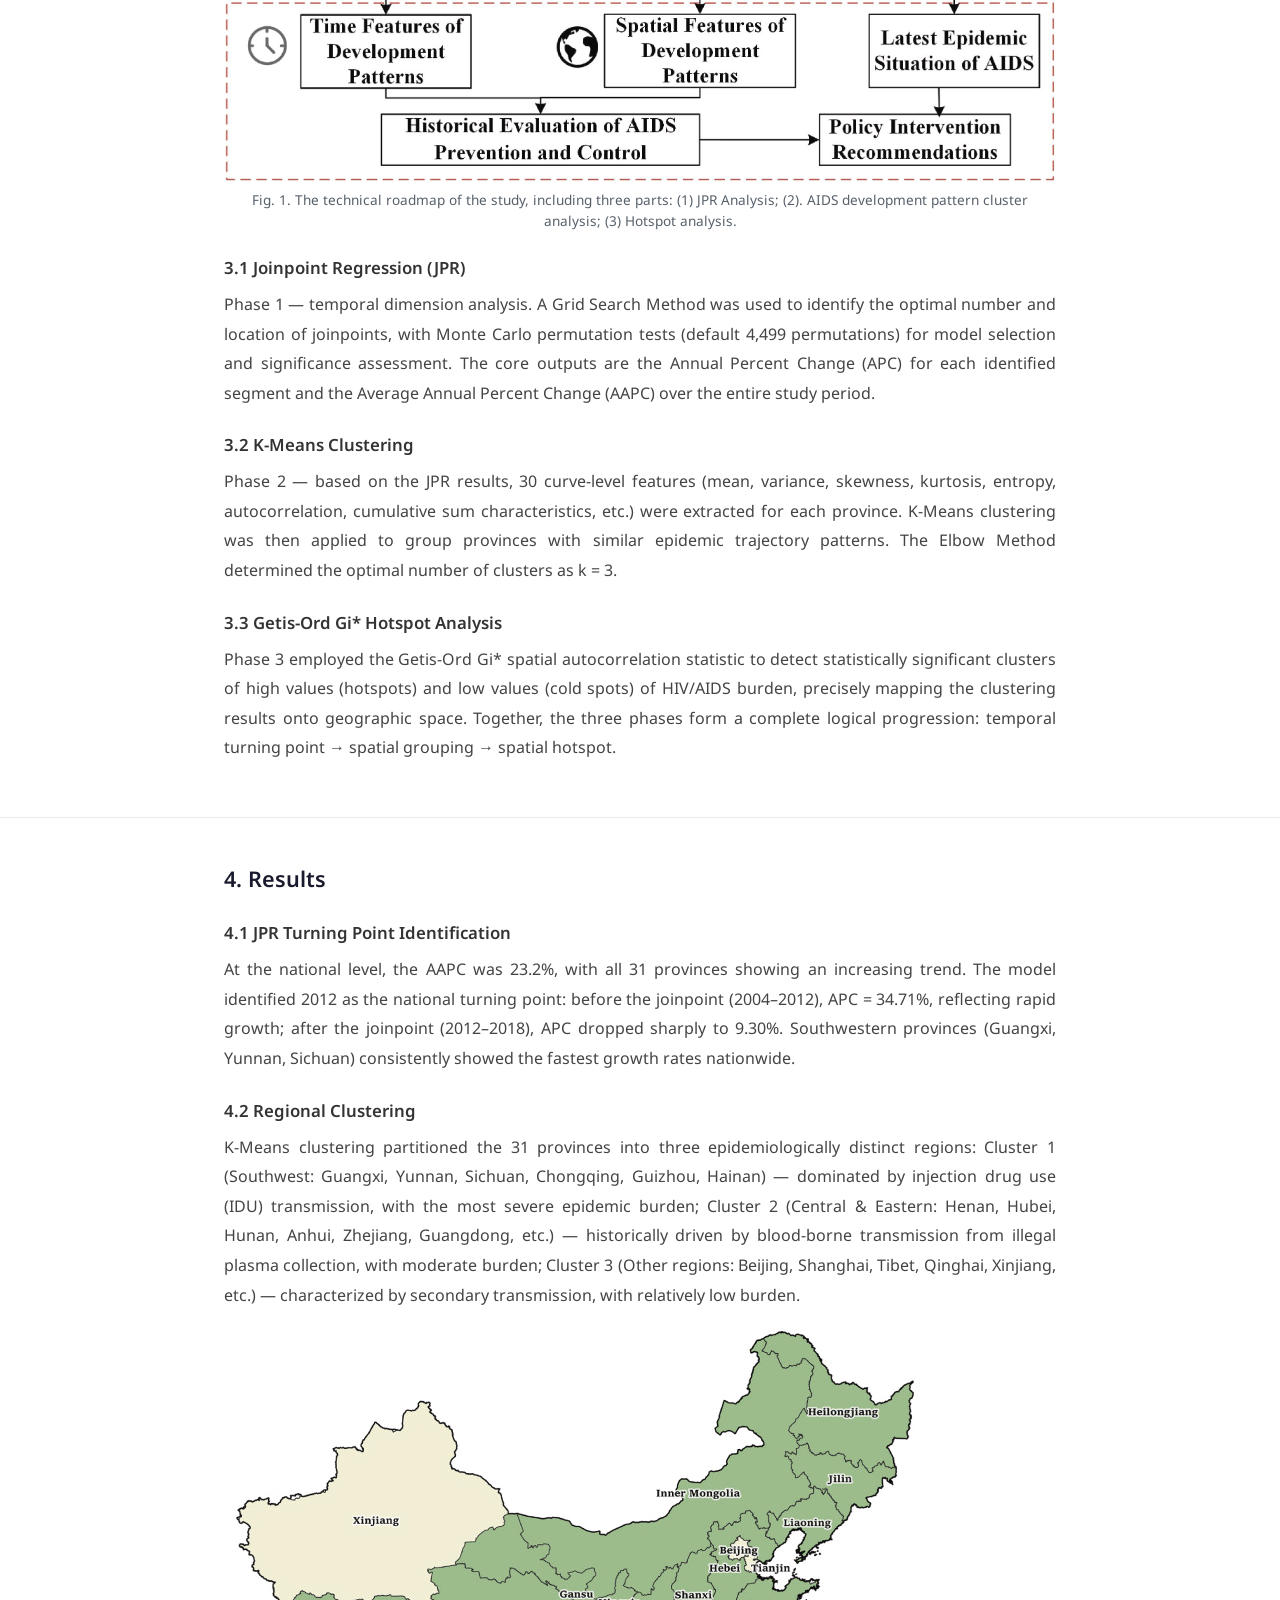
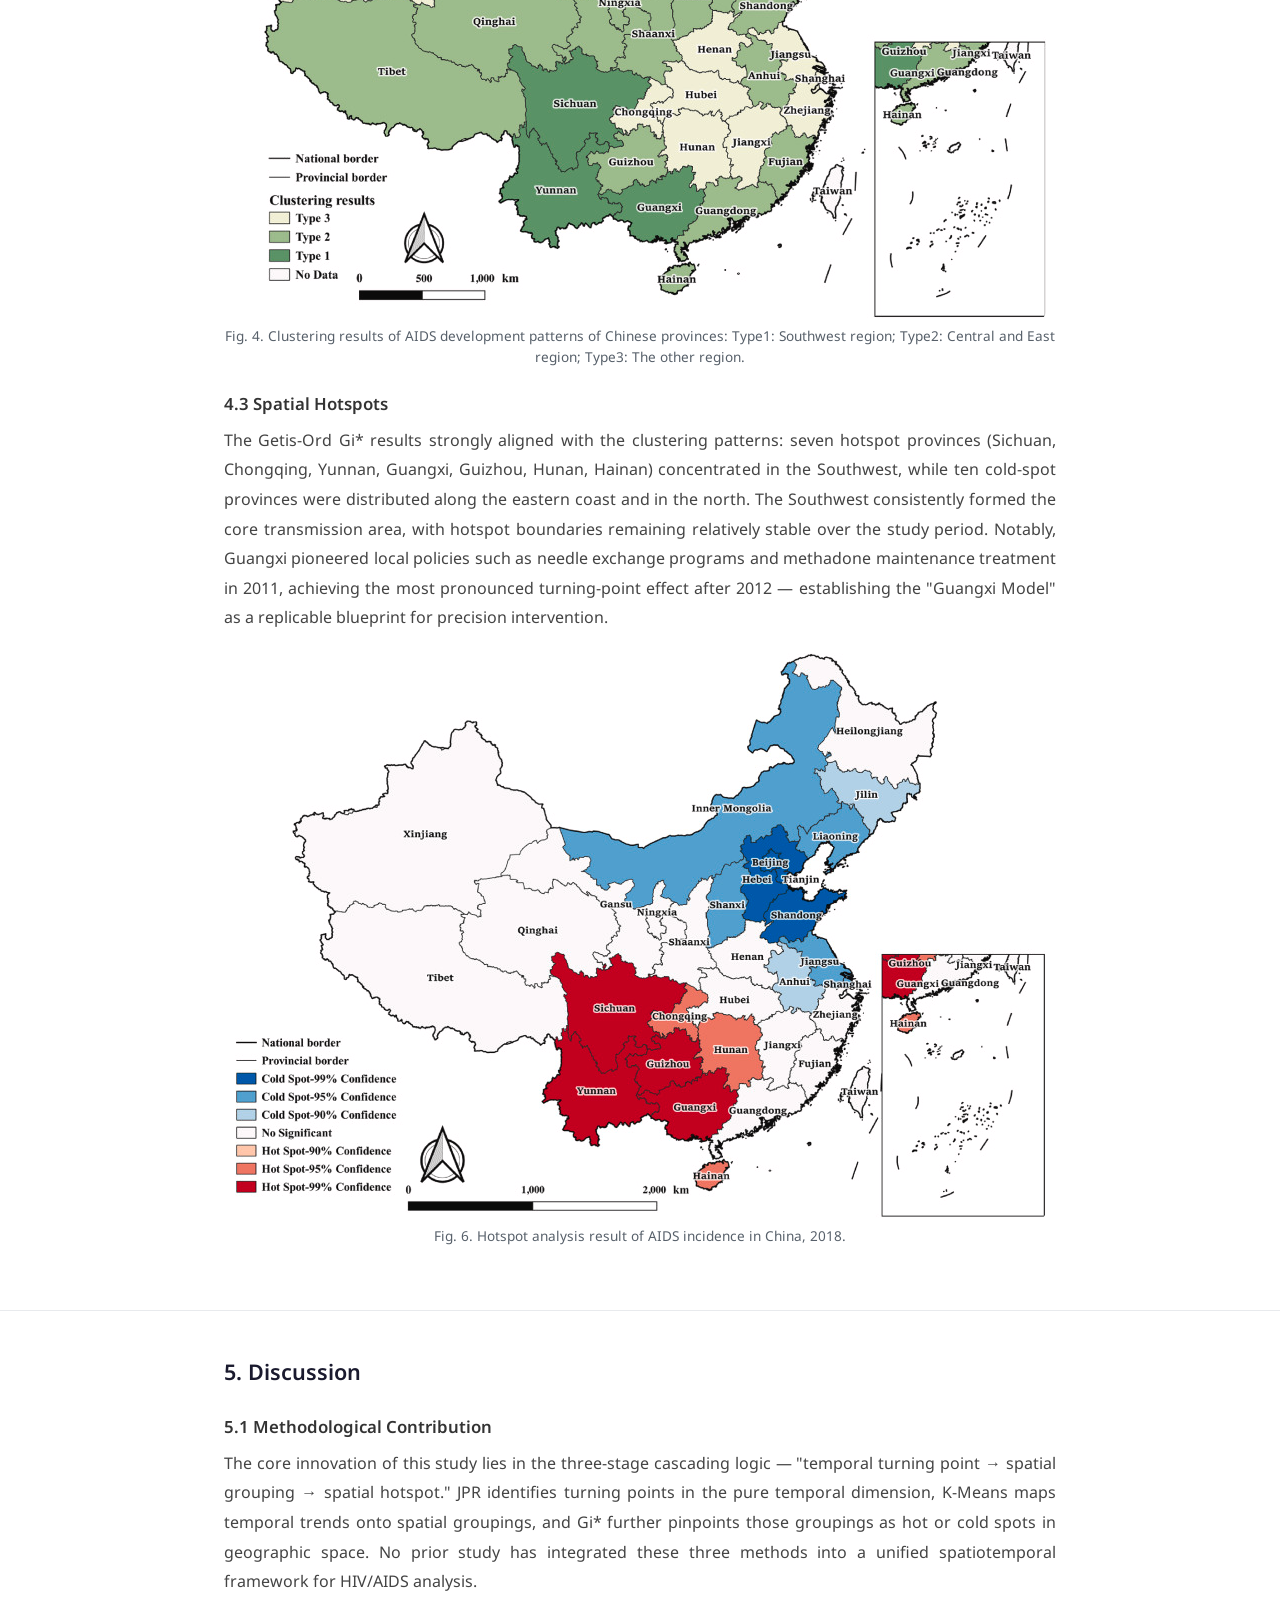
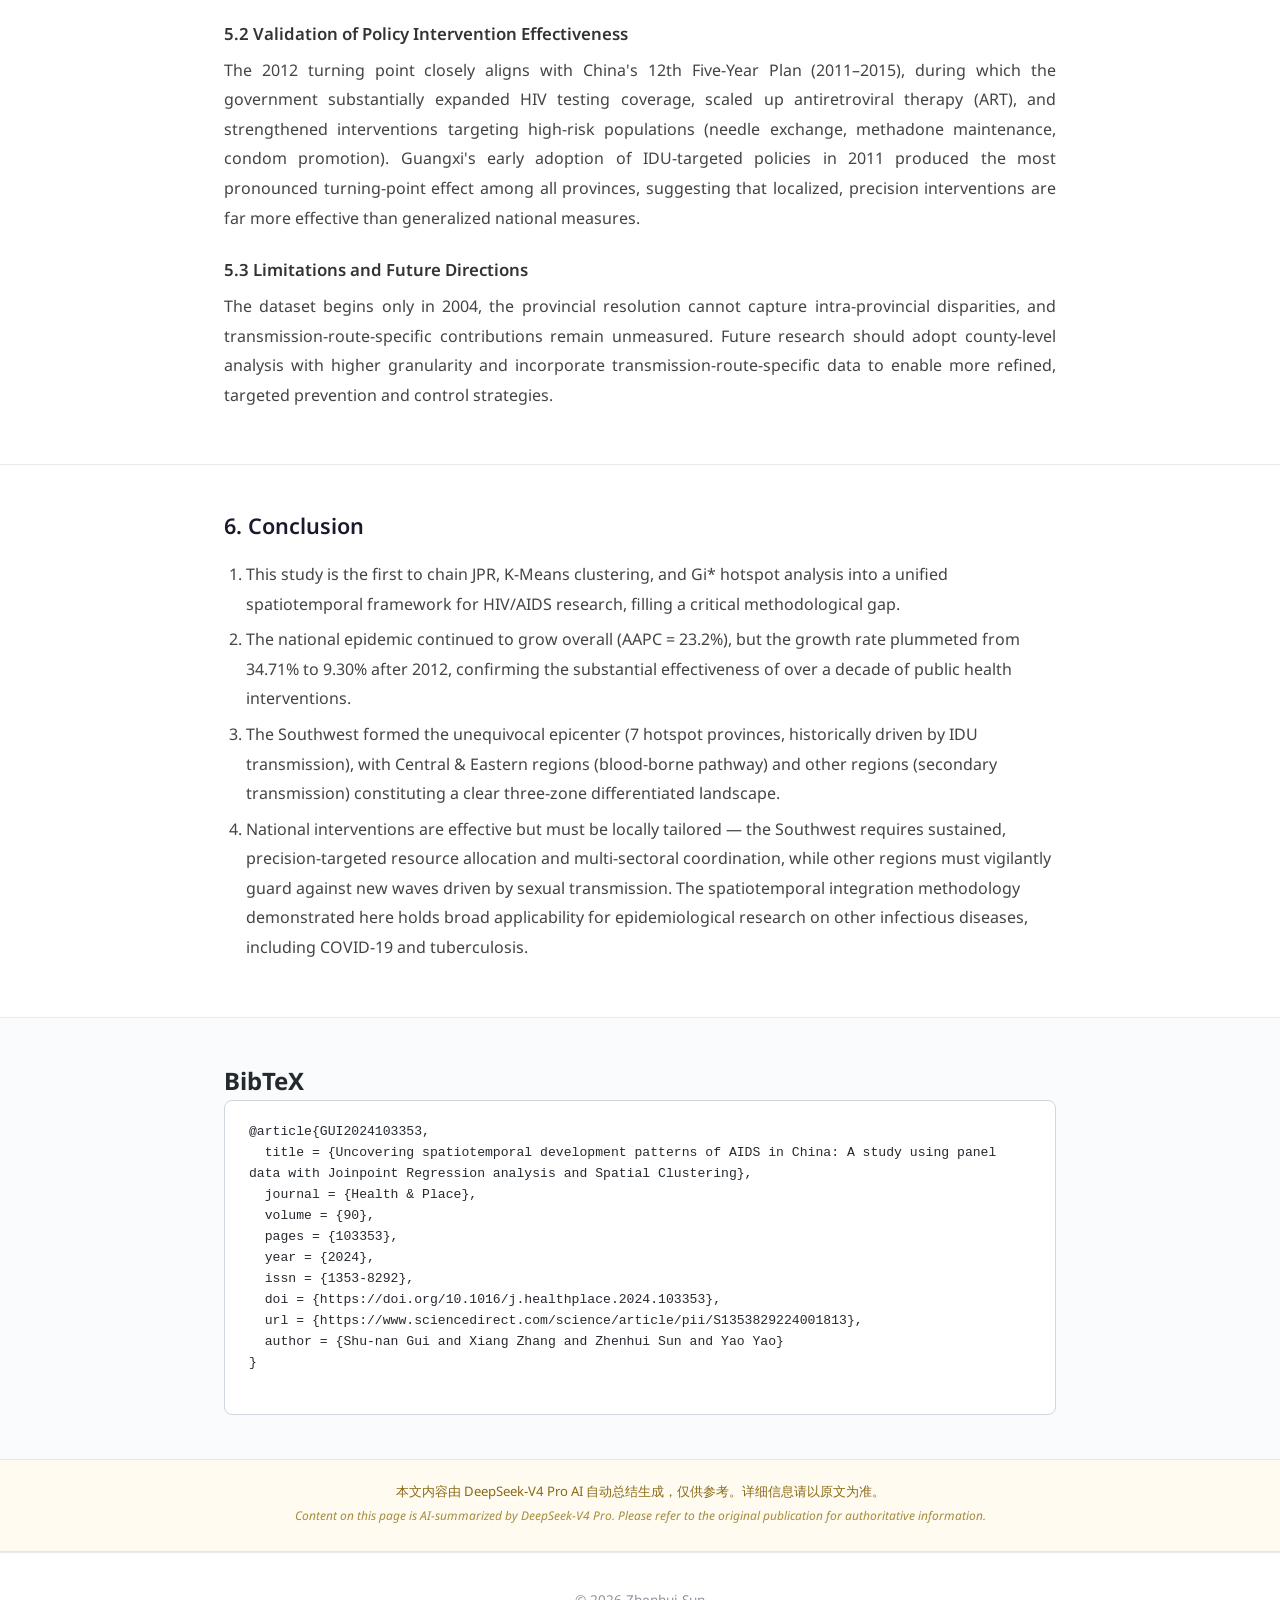
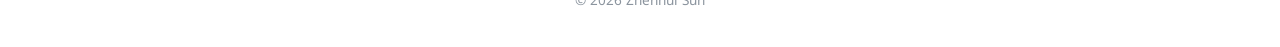
==== commit d262431a: "feat: add AI summary note footer on all paper pages Add DeepSeek-V4 Pro AI summary disclaimer at the" ====
--- a/papers/aids-spatiotemporal.html
+++ b/papers/aids-spatiotemporal.html
@@ -136,20 +136,28 @@
 <section class="bibtex">
   <div class="container">
     <h2>BibTeX</h2>
-    <pre>@article{GUI2024103353,
-  title={Uncovering spatiotemporal development patterns of AIDS
-         in China: A study using panel data with Joinpoint
-         Regression analysis and Spatial Clustering},
-  author={Gui, Shu-nan and Zhang, Xiang and Sun, Zhenhui and
-          Yao, Yao},
-  journal={Health & Place},
-  volume={90},
-  pages={103353},
-  year={2024},
-  doi={10.1016/j.healthplace.2024.103353}
-}</pre>
+    <pre>
+@article{GUI2024103353,
+  title = {Uncovering spatiotemporal development patterns of AIDS in China: A study using panel data with Joinpoint Regression analysis and Spatial Clustering},
+  journal = {Health & Place},
+  volume = {90},
+  pages = {103353},
+  year = {2024},
+  issn = {1353-8292},
+  doi = {https://doi.org/10.1016/j.healthplace.2024.103353},
+  url = {https://www.sciencedirect.com/science/article/pii/S1353829224001813},
+  author = {Shu-nan Gui and Xiang Zhang and Zhenhui Sun and Yao Yao}
+}
+    </pre>
   </div>
 </section>
+
+<div class="ai-summary-note">
+  <div class="container">
+    <p>本文内容由 DeepSeek-V4 Pro AI 自动总结生成，仅供参考。详细信息请以原文为准。</p>
+    <p class="ai-summary-en">Content on this page is AI-summarized by DeepSeek-V4 Pro. Please refer to the original publication for authoritative information.</p>
+  </div>
+</div>
 
 <footer class="footer">
   <div class="container">&copy; 2026 Zhenhui Sun</div>
--- a/static/css/papers.css
+++ b/static/css/papers.css
@@ -265,6 +265,26 @@
   color: #24292f;
   white-space: pre-wrap;
   word-break: break-word;
+}
+
+/* ===== AI Summary Note ===== */
+.ai-summary-note {
+  padding: 20px 0;
+  background: #fffbf0;
+  border-top: 1px solid #f0e6cc;
+  border-bottom: 1px solid #f0e6cc;
+  text-align: center;
+}
+.ai-summary-note p {
+  color: #8b6914;
+  font-size: 0.82rem;
+  margin-bottom: 4px;
+  line-height: 1.7;
+}
+.ai-summary-note .ai-summary-en {
+  color: #a68b3c;
+  font-size: 0.75rem;
+  font-style: italic;
 }
 
 /* ===== Footer ===== */
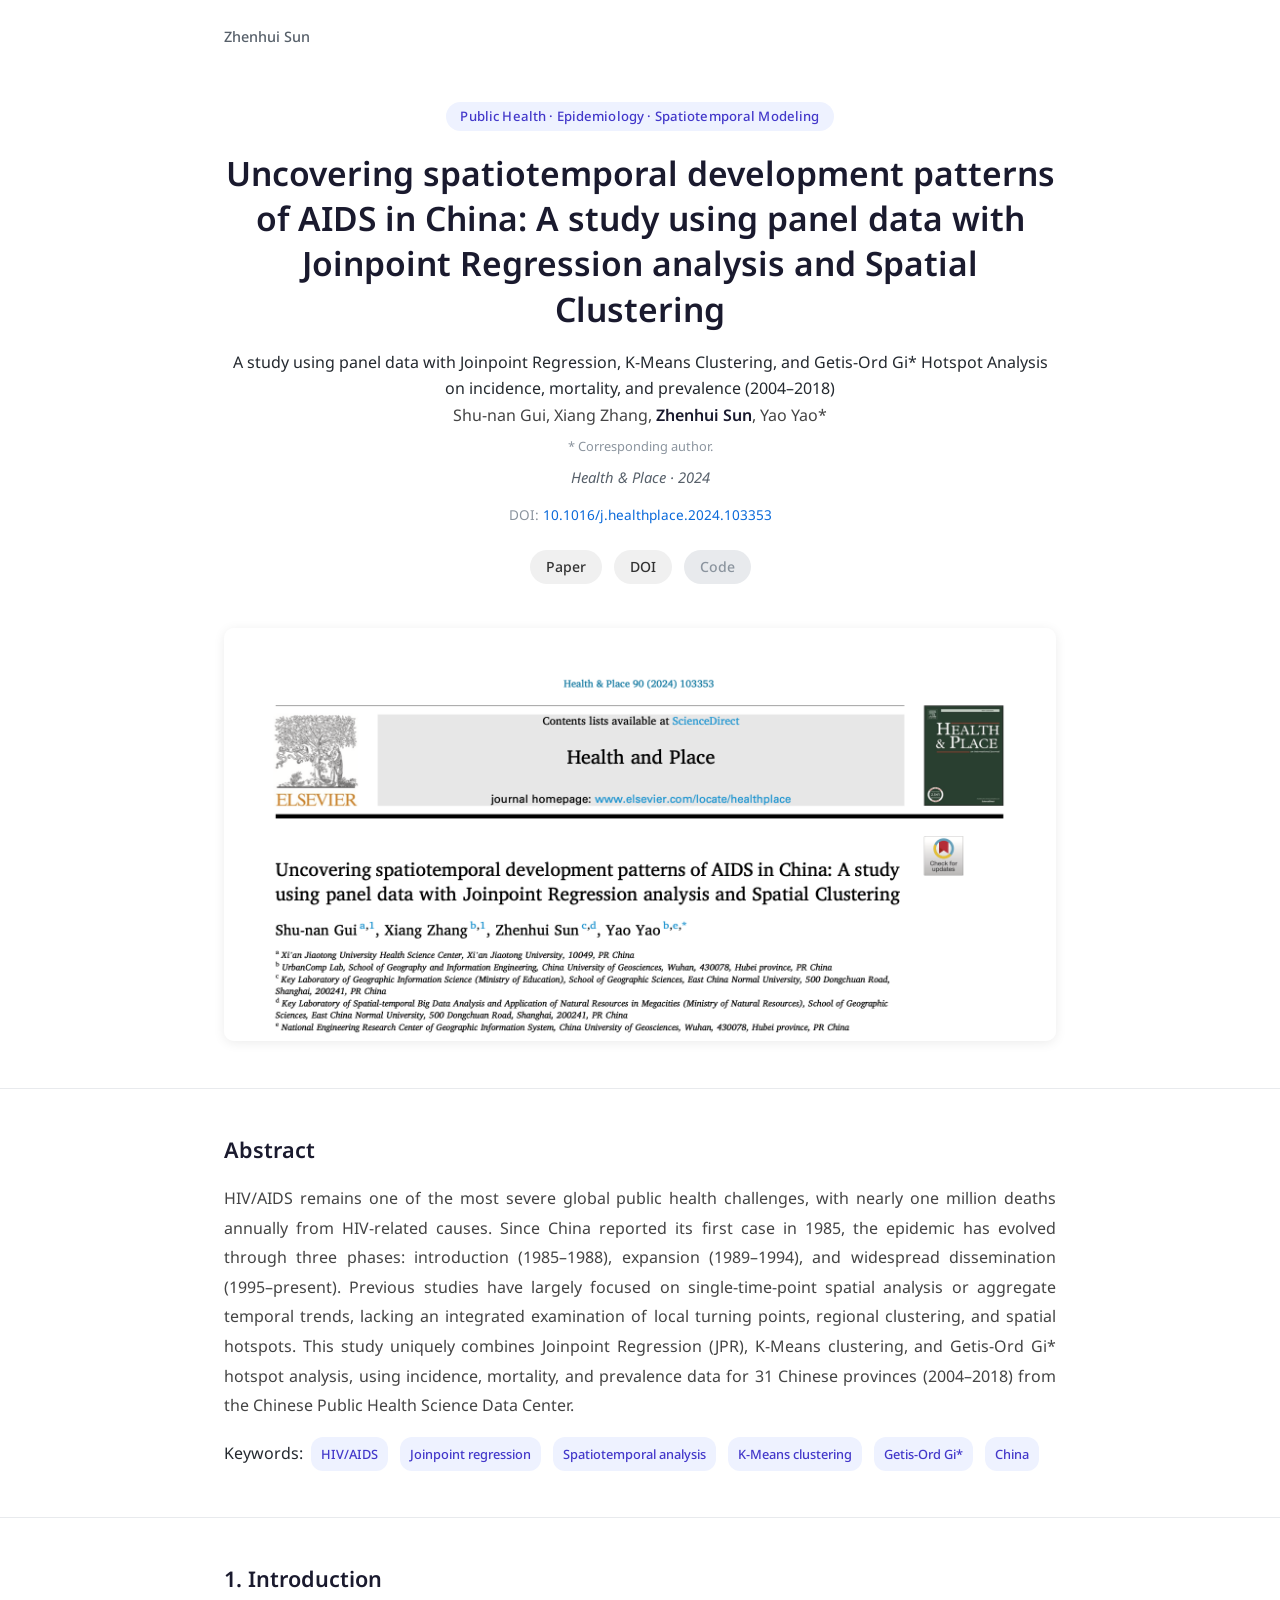
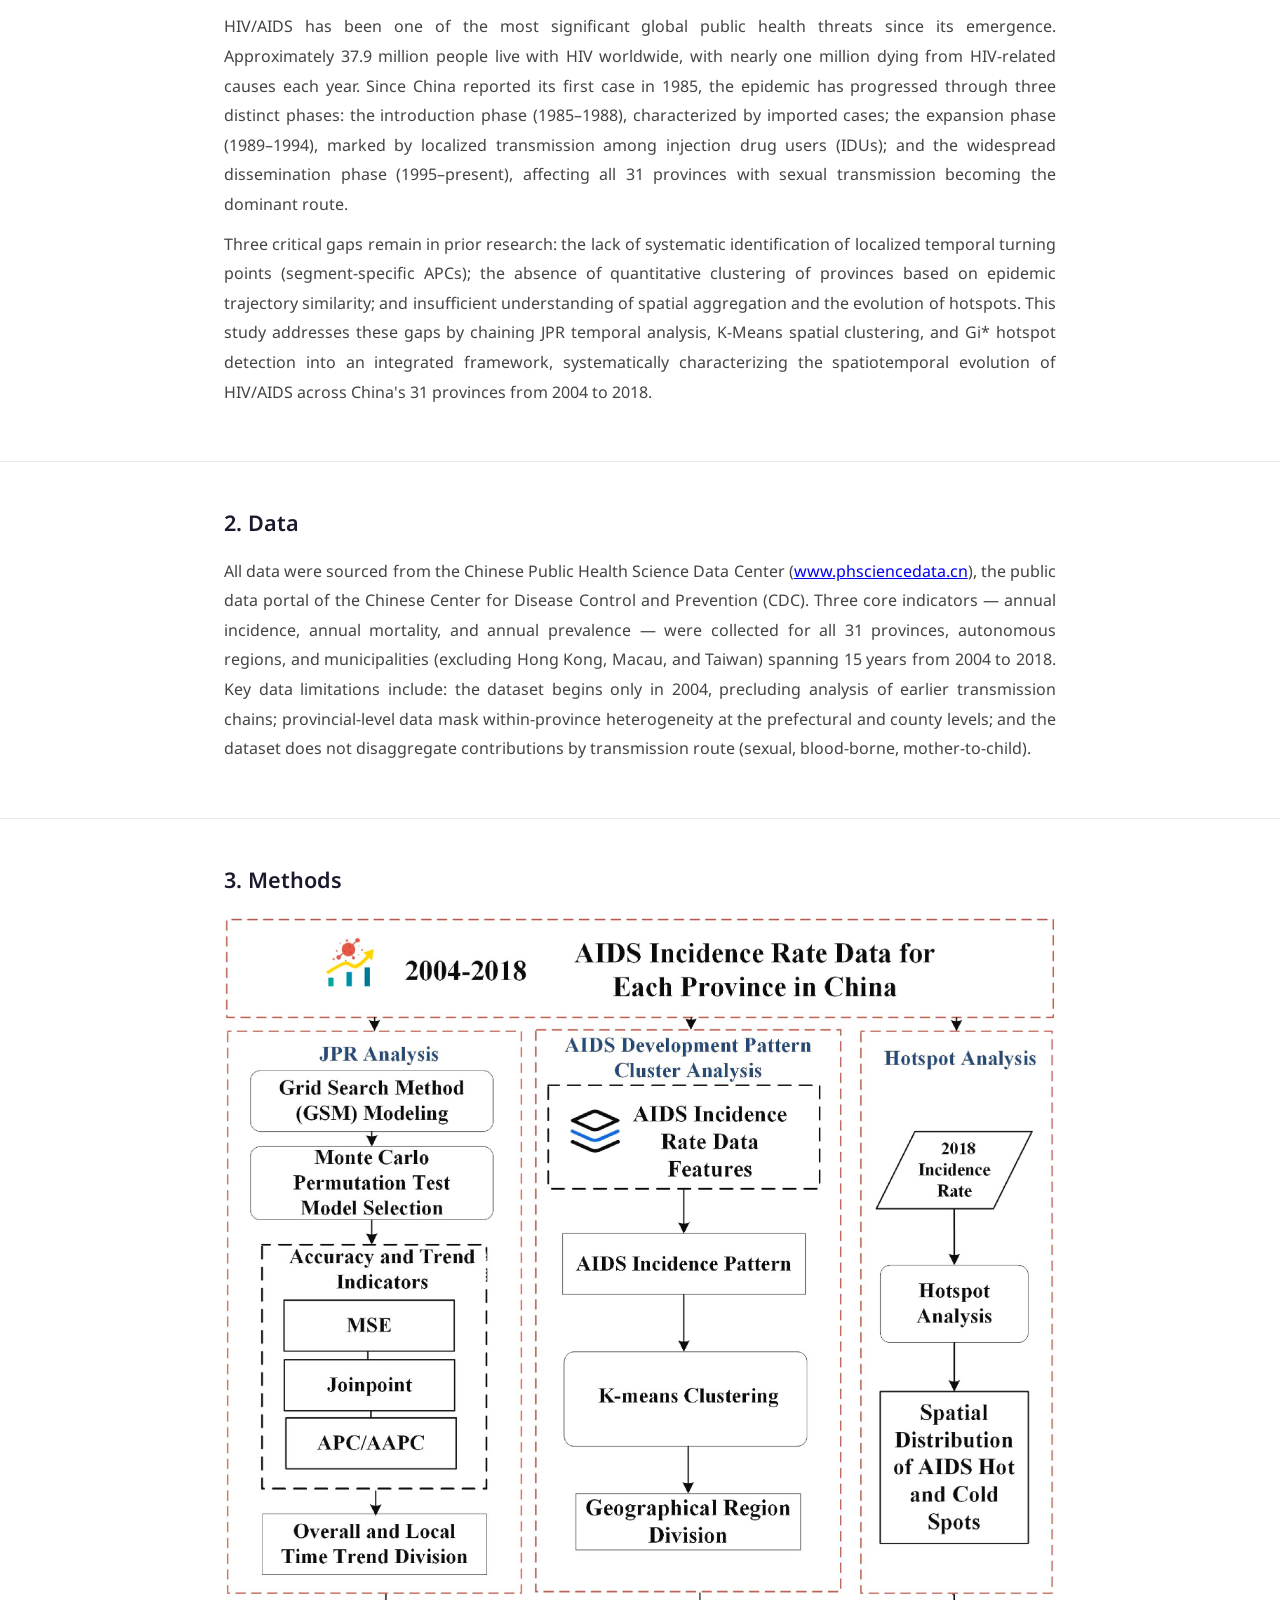
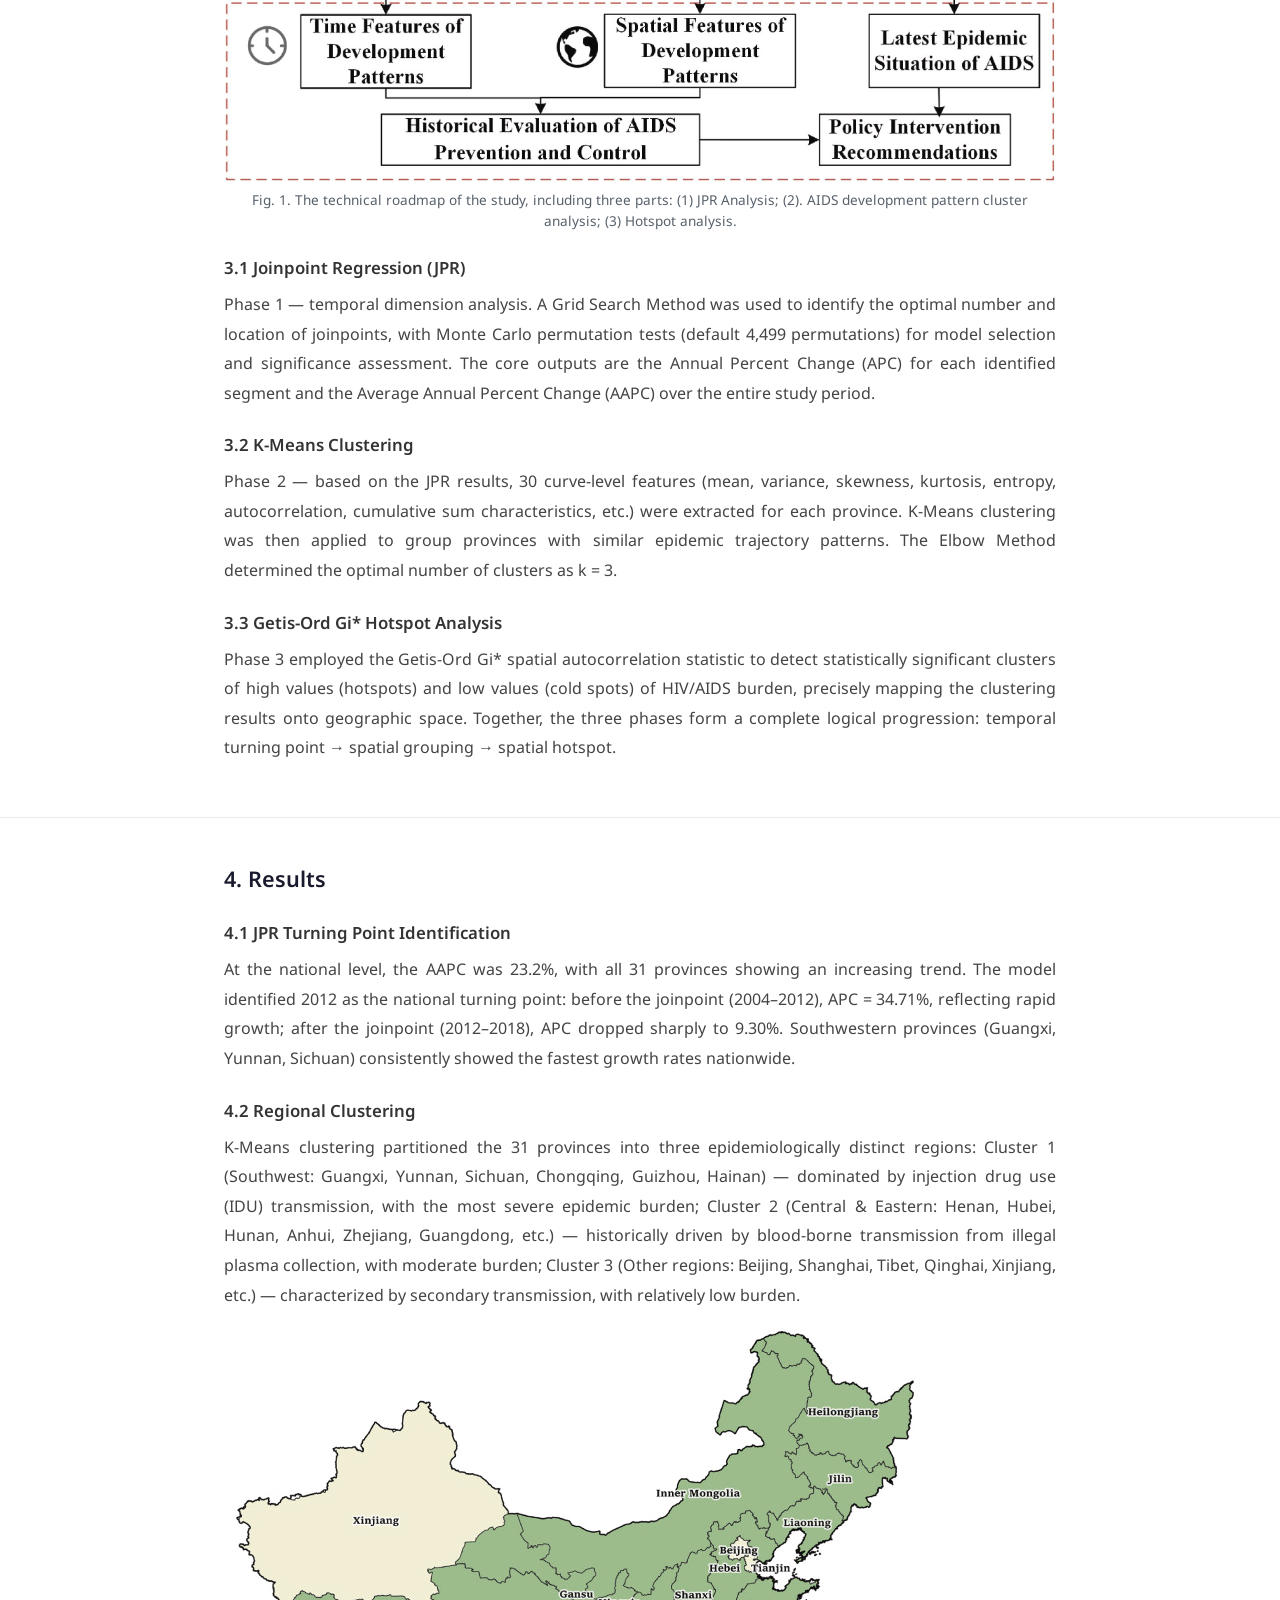
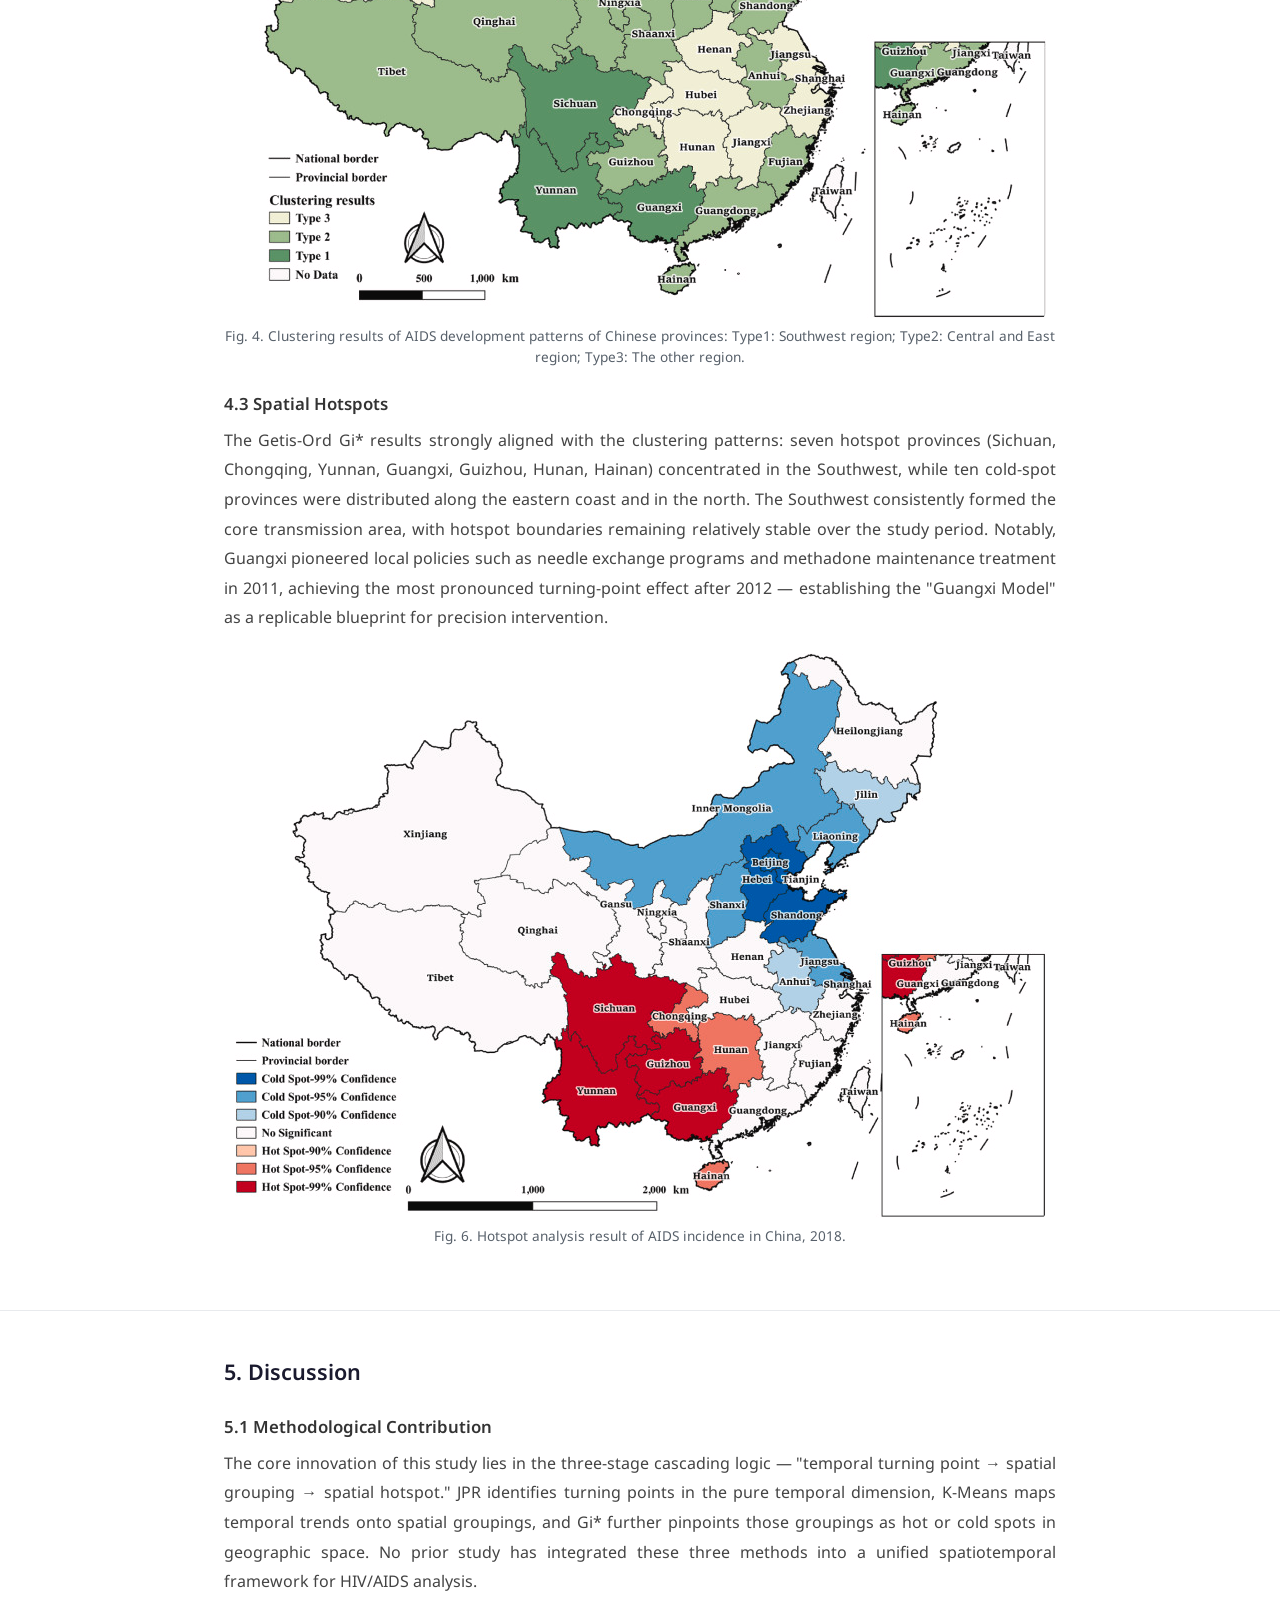
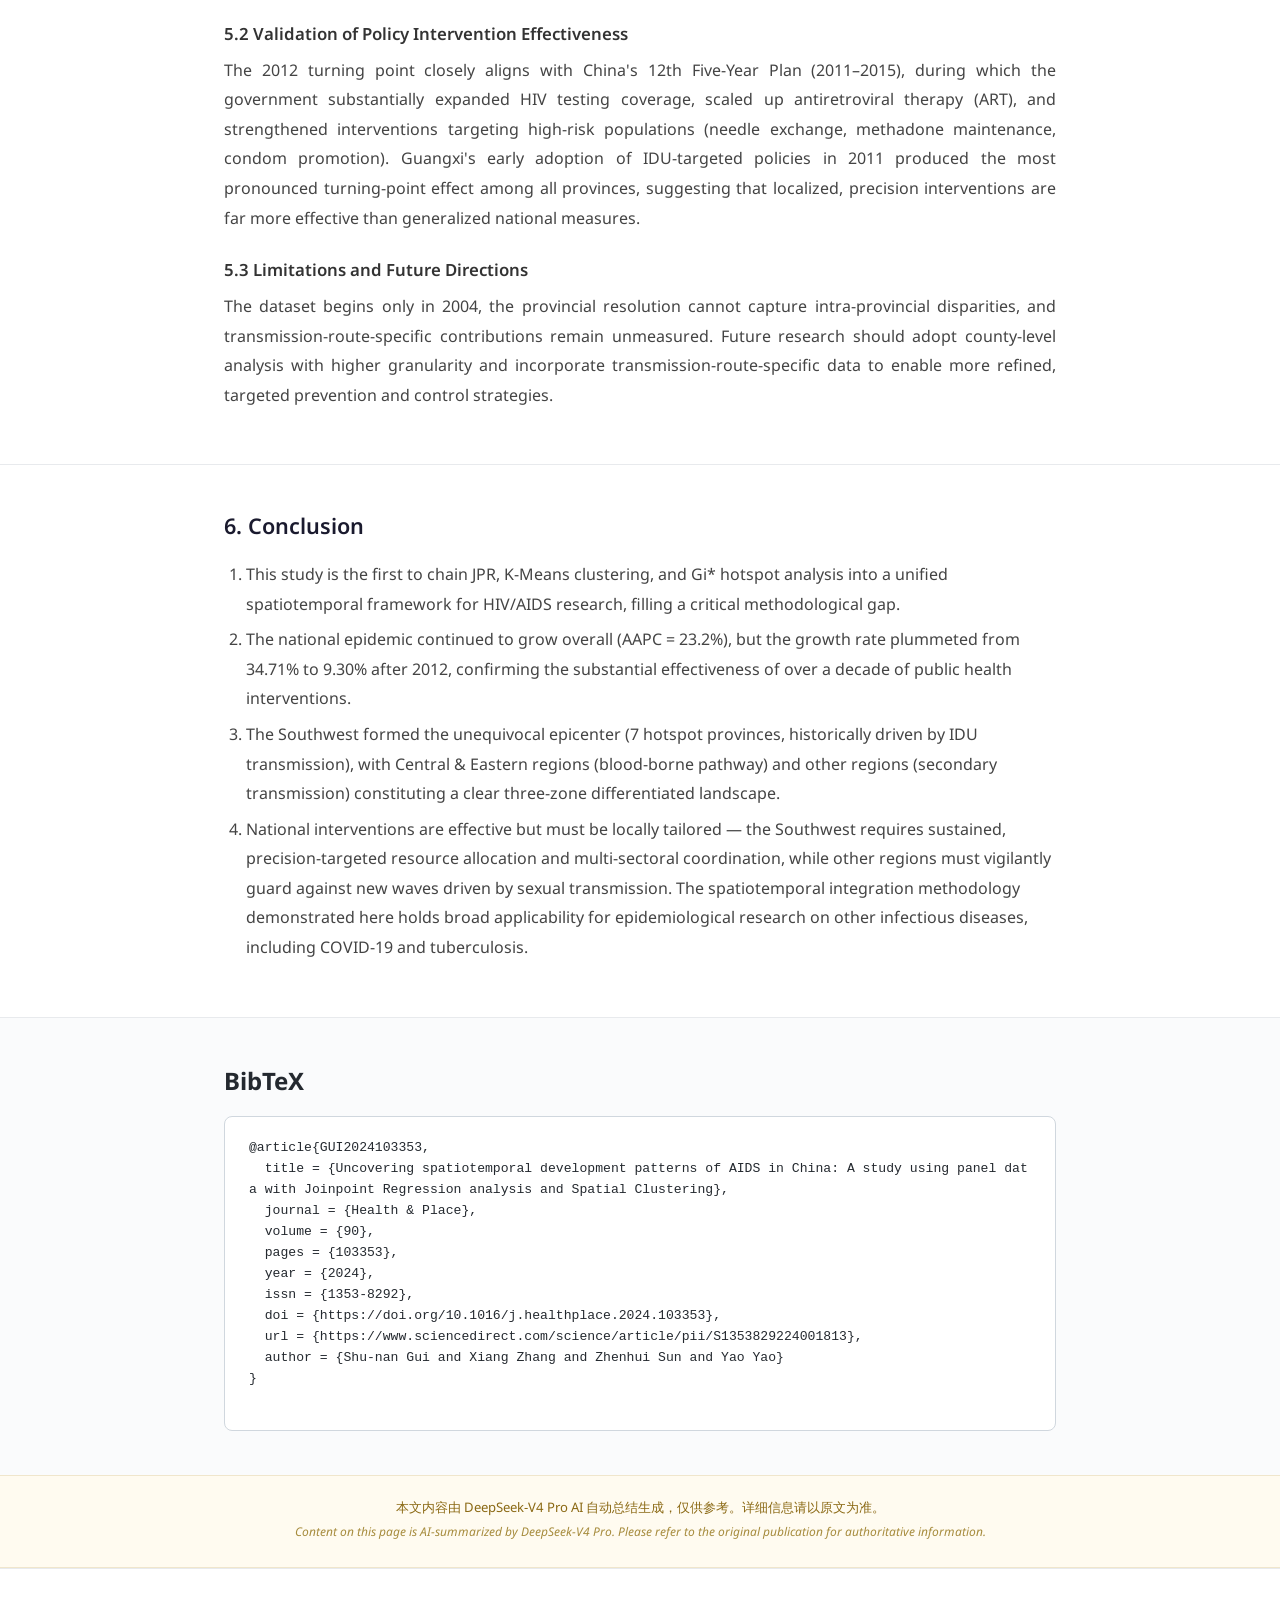
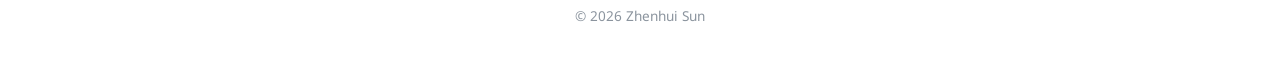
==== commit 736ff76b: "fix: suppress default favicon with blank data URI icon" ====
--- a/papers/aids-spatiotemporal.html
+++ b/papers/aids-spatiotemporal.html
@@ -7,6 +7,7 @@
   <title>AIDS Spatiotemporal Analysis | Zhenhui Sun</title>
   <link href="https://fonts.googleapis.com/css2?family=Google+Sans:wght@400;500;600;700&family=Noto+Sans:ital,wght@0,400;0,600;1,400&display=swap" rel="stylesheet">
   <link rel="stylesheet" href="../static/css/papers.css">
+  <link rel="icon" href="data:,">
 </head>
 <body>
 
--- a/static/css/papers.css
+++ b/static/css/papers.css
@@ -252,7 +252,14 @@
   border-top: 1px solid #e8eaed;
   background: #fafbfc;
 }
+.bibtex h2 {
+  margin-bottom: 16px;
+}
+.bibtex .container {
+  max-width: 880px;
+}
 .bibtex pre {
+  max-width: 100%;
   background: #fff;
   border: 1px solid #d0d7de;
   border-radius: 8px;
@@ -264,7 +271,8 @@
   line-height: 1.6;
   color: #24292f;
   white-space: pre-wrap;
-  word-break: break-word;
+  overflow-wrap: break-word;
+  word-break: break-all;
 }
 
 /* ===== AI Summary Note ===== */
@@ -329,4 +337,9 @@
   .container {
     padding: 0 16px;
   }
-}
+  .bibtex pre {
+    font-size: 0.72rem;
+    padding: 14px 16px;
+    border-radius: 6px;
+  }
+}
